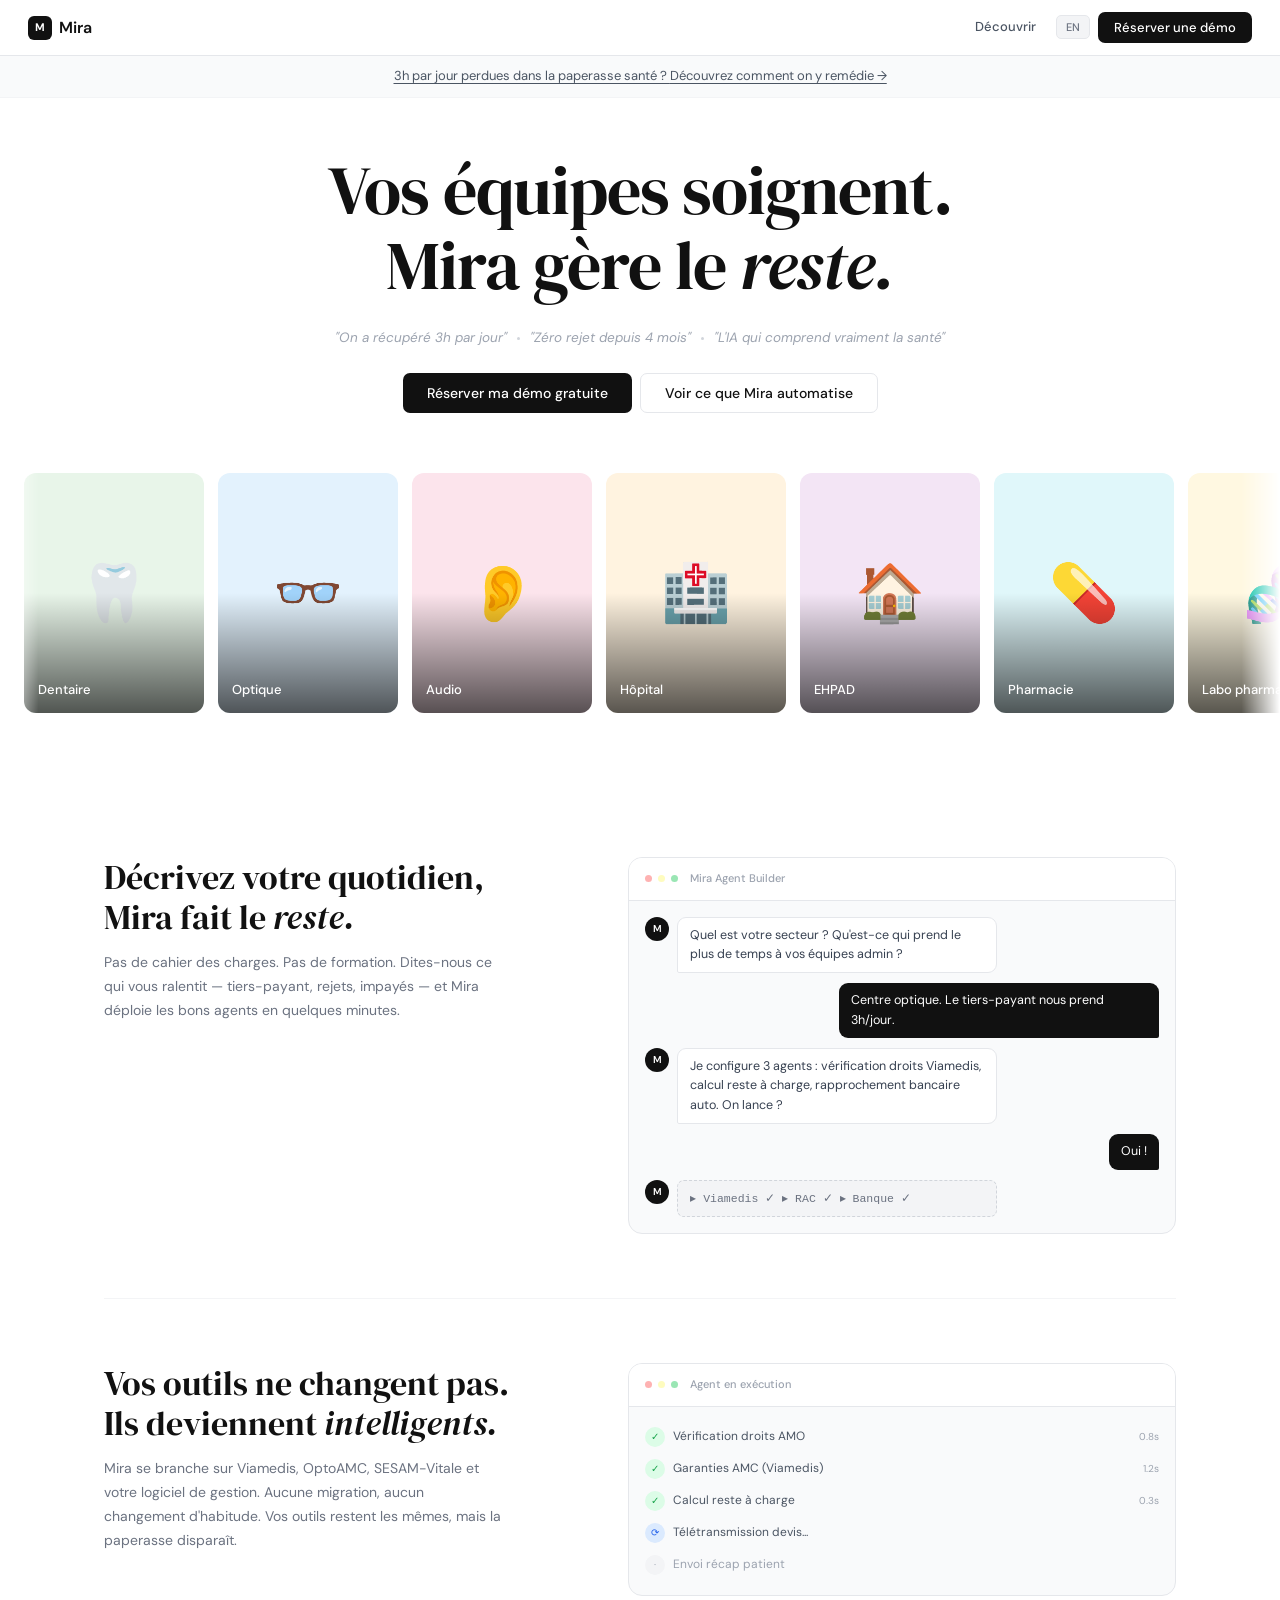
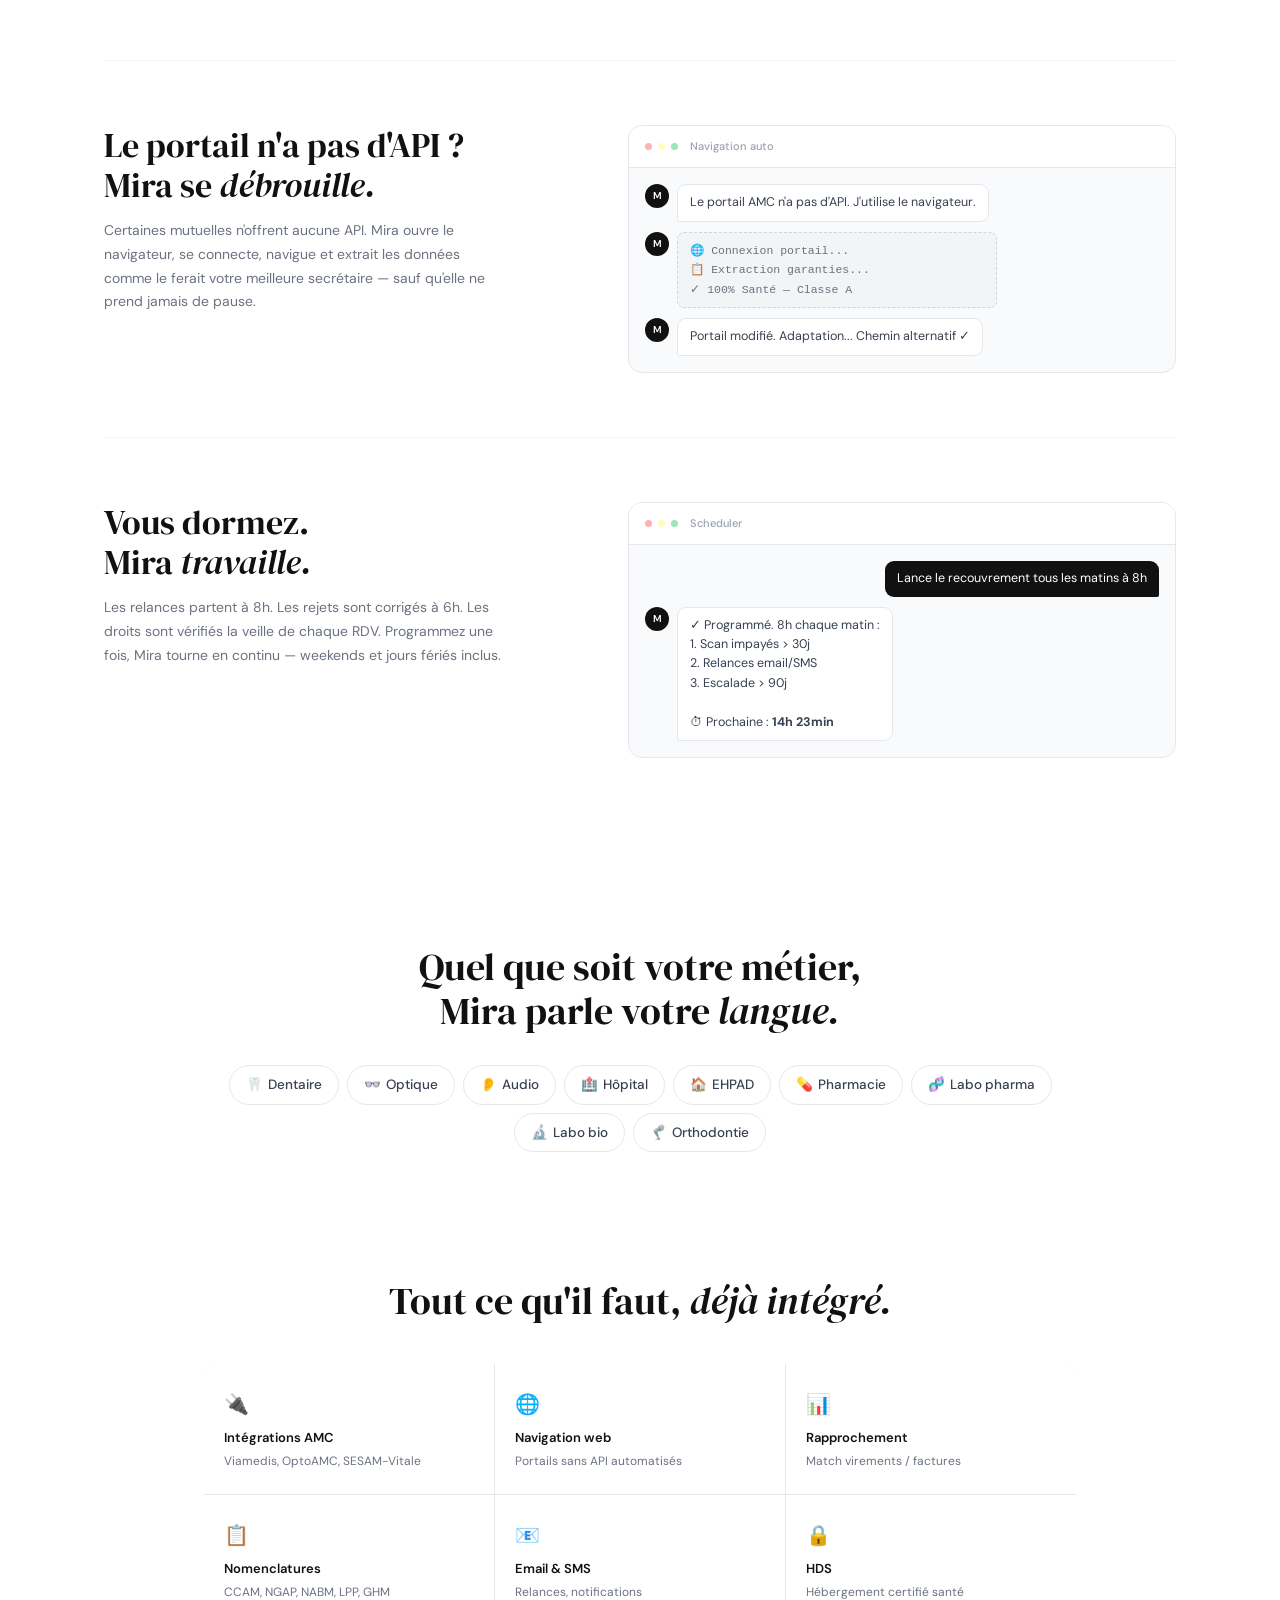
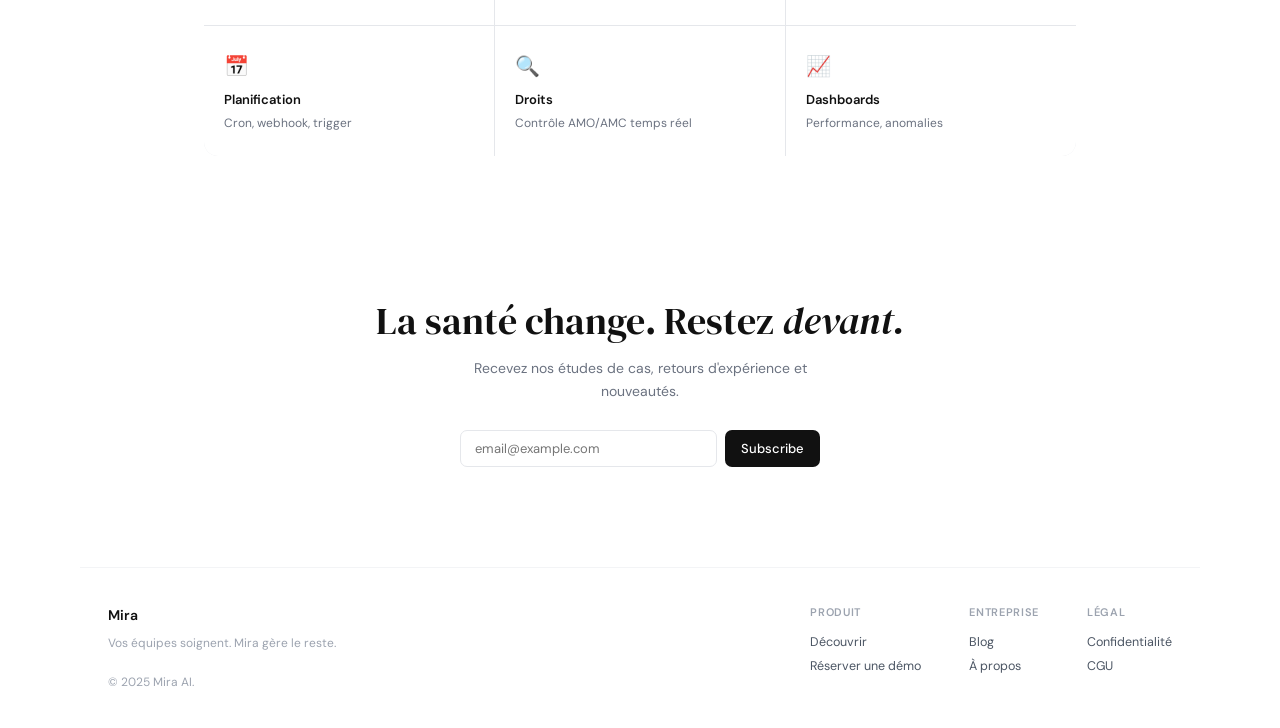
==== index.html @ c6f666ae "Initial project structure — split monolithic HTML into index.html + css/ + js/ Co-Authored-By: Claud" ====
<!DOCTYPE html>
<html lang="fr" data-lang="fr">
<head>
<meta charset="UTF-8">
<meta name="viewport" content="width=device-width, initial-scale=1.0">
<title>Mira AI — Vos équipes soignent. Mira gère le reste.</title>
<link rel="stylesheet" href="css/style.css">
</head>
<body>

<nav>
  <div class="nl" onclick="go('home')"><div class="nm">M</div> Mira</div>
  <div class="nr">
    <div class="na" data-page="discover" onclick="go('discover')"><span class="fr">Découvrir</span><span class="en">Discover</span></div>
    <button class="nlang" onclick="toggleLang()">EN</button>
    <button class="ncta" onclick="go('demo')"><span class="fr">Réserver une démo</span><span class="en">Book a demo</span></button>
  </div>
</nav>

<!-- ═══ HOME ═══ -->
<div class="page active" id="page-home">
<div class="tb"><span class="fr">3h par jour perdues dans la paperasse santé ? <span onclick="go('discover')">Découvrez comment on y remédie →</span></span><span class="en">3h per day lost to healthcare paperwork? <span onclick="go('discover')">See how we fix it →</span></span></div>
<section class="hero">
  <h1><span class="fr">Vos équipes soignent.<br>Mira gère le <em>reste.</em></span><span class="en">Your teams heal.<br>Mira handles the <em>rest.</em></span></h1>
  <div class="hq">
    <span class="hqi"><span class="fr">"On a récupéré 3h par jour"</span><span class="en">"We got 3 hours back per day"</span></span><div class="hdot"></div>
    <span class="hqi"><span class="fr">"Zéro rejet depuis 4 mois"</span><span class="en">"Zero rejections for 4 months"</span></span><div class="hdot"></div>
    <span class="hqi"><span class="fr">"L'IA qui comprend vraiment la santé"</span><span class="en">"AI that truly gets healthcare"</span></span>
  </div>
  <div class="hbtns">
    <button class="bb" onclick="go('demo')"><span class="fr">Réserver ma démo gratuite</span><span class="en">Book my free demo</span></button>
    <button class="bo" onclick="go('discover')"><span class="fr">Voir ce que Mira automatise</span><span class="en">See what Mira automates</span></button>
  </div>
</section>
<section class="car"><div class="cmask"><div class="ctr" id="track"></div></div></section>

<section class="feats">
  <div class="feat">
    <div><h2><span class="fr">Décrivez votre quotidien,<br>Mira fait le <em>reste.</em></span><span class="en">Describe your day,<br>Mira does the <em>rest.</em></span></h2><p><span class="fr">Pas de cahier des charges. Pas de formation. Dites-nous ce qui vous ralentit — tiers-payant, rejets, impayés — et Mira déploie les bons agents en quelques minutes.</span><span class="en">No spec. No training. Tell us what slows you down — third-party payments, rejections, unpaid claims — and Mira deploys the right agents in minutes.</span></p></div>
    <div class="demo"><div class="dtop"><div class="dd dr"></div><div class="dd dy"></div><div class="dd dg"></div><span class="dti">Mira Agent Builder</span></div><div class="dbd">
      <div class="cr"><div class="cav cai">M</div><div class="cb"><span class="fr">Quel est votre secteur ? Qu'est-ce qui prend le plus de temps à vos équipes admin ?</span><span class="en">What's your sector? What takes the most time for your admin teams?</span></div></div>
      <div class="cr" style="justify-content:flex-end"><div class="cb cbu"><span class="fr">Centre optique. Le tiers-payant nous prend 3h/jour.</span><span class="en">Optical center. Third-party payments take 3h/day.</span></div></div>
      <div class="cr"><div class="cav cai">M</div><div class="cb"><span class="fr">Je configure 3 agents : vérification droits Viamedis, calcul reste à charge, rapprochement bancaire auto. On lance ?</span><span class="en">I'll set up 3 agents: Viamedis eligibility, out-of-pocket calc, auto bank reconciliation. Ready?</span></div></div>
      <div class="cr" style="justify-content:flex-end"><div class="cb cbu"><span class="fr">Oui !</span><span class="en">Yes!</span></div></div>
      <div class="cr"><div class="cav cai">M</div><div class="cb cbs">▸ Viamedis ✓  ▸ <span class="fr">RAC</span><span class="en">OOP</span> ✓  ▸ <span class="fr">Banque</span><span class="en">Bank</span> ✓</div></div>
    </div></div>
  </div>
  <div class="feat">
    <div><h2><span class="fr">Vos outils ne changent pas.<br>Ils deviennent <em>intelligents.</em></span><span class="en">Your tools don't change.<br>They become <em>intelligent.</em></span></h2><p><span class="fr">Mira se branche sur Viamedis, OptoAMC, SESAM-Vitale et votre logiciel de gestion. Aucune migration, aucun changement d'habitude. Vos outils restent les mêmes, mais la paperasse disparaît.</span><span class="en">Mira plugs into Viamedis, OptoAMC, SESAM-Vitale and your practice software. No migration, no habit changes. Same tools, minus the paperwork.</span></p></div>
    <div class="demo"><div class="dtop"><div class="dd dr"></div><div class="dd dy"></div><div class="dd dg"></div><span class="dti"><span class="fr">Agent en exécution</span><span class="en">Agent running</span></span></div><div class="dst">
      <div class="si"><div class="sii sok">✓</div><span class="fr">Vérification droits AMO</span><span class="en">AMO eligibility check</span><span class="sit">0.8s</span></div>
      <div class="si"><div class="sii sok">✓</div><span class="fr">Garanties AMC (Viamedis)</span><span class="en">AMC coverage (Viamedis)</span><span class="sit">1.2s</span></div>
      <div class="si"><div class="sii sok">✓</div><span class="fr">Calcul reste à charge</span><span class="en">Out-of-pocket calc</span><span class="sit">0.3s</span></div>
      <div class="si"><div class="sii srun">⟳</div><span class="fr">Télétransmission devis...</span><span class="en">E-transmitting quote...</span></div>
      <div class="si"><div class="sii swt">·</div><span style="color:var(--g400)"><span class="fr">Envoi récap patient</span><span class="en">Patient summary</span></span></div>
    </div></div>
  </div>
  <div class="feat">
    <div><h2><span class="fr">Le portail n'a pas d'API ?<br>Mira se <em>débrouille.</em></span><span class="en">No API on the portal?<br>Mira <em>figures it out.</em></span></h2><p><span class="fr">Certaines mutuelles n'offrent aucune API. Mira ouvre le navigateur, se connecte, navigue et extrait les données comme le ferait votre meilleure secrétaire — sauf qu'elle ne prend jamais de pause.</span><span class="en">Some insurers offer no API. Mira opens the browser, logs in, navigates and extracts data like your best admin — except she never takes a break.</span></p></div>
    <div class="demo"><div class="dtop"><div class="dd dr"></div><div class="dd dy"></div><div class="dd dg"></div><span class="dti"><span class="fr">Navigation auto</span><span class="en">Auto browsing</span></span></div><div class="dbd">
      <div class="cr"><div class="cav cai">M</div><div class="cb"><span class="fr">Le portail AMC n'a pas d'API. J'utilise le navigateur.</span><span class="en">AMC portal has no API. Using the browser.</span></div></div>
      <div class="cr"><div class="cav cai">M</div><div class="cb cbs"><span class="fr">🌐 Connexion portail...<br>📋 Extraction garanties...<br>✓ 100% Santé — Classe A</span><span class="en">🌐 Logging in...<br>📋 Extracting coverage...<br>✓ 100% Santé — Class A</span></div></div>
      <div class="cr"><div class="cav cai">M</div><div class="cb"><span class="fr">Portail modifié. Adaptation... Chemin alternatif ✓</span><span class="en">Portal changed. Adapting... Alt path found ✓</span></div></div>
    </div></div>
  </div>
  <div class="feat">
    <div><h2><span class="fr">Vous dormez.<br>Mira <em>travaille.</em></span><span class="en">You sleep.<br>Mira <em>works.</em></span></h2><p><span class="fr">Les relances partent à 8h. Les rejets sont corrigés à 6h. Les droits sont vérifiés la veille de chaque RDV. Programmez une fois, Mira tourne en continu — weekends et jours fériés inclus.</span><span class="en">Follow-ups go out at 8am. Rejections are fixed at 6am. Eligibility is checked before every appointment. Set it once, Mira runs 24/7 — weekends and holidays included.</span></p></div>
    <div class="demo"><div class="dtop"><div class="dd dr"></div><div class="dd dy"></div><div class="dd dg"></div><span class="dti">Scheduler</span></div><div class="dbd">
      <div class="cr" style="justify-content:flex-end"><div class="cb cbu"><span class="fr">Lance le recouvrement tous les matins à 8h</span><span class="en">Run collections every morning at 8am</span></div></div>
      <div class="cr"><div class="cav cai">M</div><div class="cb"><span class="fr">✓ Programmé. 8h chaque matin :<br>1. Scan impayés > 30j<br>2. Relances email/SMS<br>3. Escalade > 90j<br><br>⏱ Prochaine : <b>14h 23min</b></span><span class="en">✓ Scheduled. 8am daily:<br>1. Scan unpaid > 30d<br>2. Email/SMS follow-ups<br>3. Escalate > 90d<br><br>⏱ Next: <b>14h 23min</b></span></div></div>
    </div></div>
  </div>
</section>

<section class="psec">
  <h2><span class="fr">Quel que soit votre métier,<br>Mira parle votre <em>langue.</em></span><span class="en">Whatever your specialty,<br>Mira speaks your <em>language.</em></span></h2>
  <div class="pills" id="pills"></div>
</section>
<section class="tsec">
  <h2><span class="fr">Tout ce qu'il faut, <em>déjà intégré.</em></span><span class="en">Everything you need, <em>built in.</em></span></h2>
  <div class="tg" id="tg"></div>
</section>
<section class="ctasec">
  <h2><span class="fr">La santé change. Restez <em>devant.</em></span><span class="en">Healthcare is changing. Stay <em>ahead.</em></span></h2>
  <p><span class="fr">Recevez nos études de cas, retours d'expérience et nouveautés.</span><span class="en">Get our case studies, user stories and product news.</span></p>
  <div class="nletter"><input type="email" placeholder="email@example.com"><button>Subscribe</button></div>
</section>
</div>

<!-- ═══ DISCOVER ═══ -->
<div class="page" id="page-discover">
<div class="disc-hero">
  <h1><span class="fr">Ce que Mira automatise <em>aujourd'hui</em></span><span class="en">What Mira automates <em>today</em></span></h1>
  <p><span class="fr">Des dizaines d'agents IA déjà opérationnels dans les centres dentaires, optiques, hôpitaux, EHPAD et pharmacies. Trouvez le vôtre.</span><span class="en">Dozens of AI agents already operational in dental centers, opticians, hospitals, nursing homes and pharmacies. Find yours.</span></p>
</div>
<div class="disc-layout">
  <div class="disc-sidebar" id="discSidebar"></div>
  <div>
    <div class="disc-count" id="discCount"></div>
    <div class="disc-grid" id="discGrid"></div>
    <div class="load-more" id="loadMore"><button onclick="loadMoreAgents()"><span class="fr">Charger plus</span><span class="en">Load more</span></button></div>
  </div>
</div>
</div>

<!-- ═══ DEMO ═══ -->
<div class="page" id="page-demo">
<div class="demo-page">
  <h1><span class="fr">Voyons ce que Mira peut faire pour <em>vous</em></span><span class="en">Let's see what Mira can do for <em>you</em></span></h1>
  <p><span class="fr">15 minutes. Pas de slides. On vous montre Mira en action sur vos vrais flux — tiers-payant, rejets, impayés — et vous repartez avec un plan d'automatisation concret.</span><span class="en">15 minutes. No slides. We show you Mira in action on your real workflows — payments, rejections, unpaid claims — and you leave with a concrete automation plan.</span></p>
  <form id="demoForm" onsubmit="submitDemo(event)">
    <div class="form-group"><label><span class="fr">Prénom et nom</span><span class="en">Full name</span></label><input type="text" required placeholder="Jean Dupont"></div>
    <div class="form-group"><label>Email</label><input type="email" required placeholder="jean@clinique.fr"></div>
    <div class="form-group"><label><span class="fr">Téléphone</span><span class="en">Phone</span></label><input type="tel" placeholder="+33 6 12 34 56 78"></div>
    <div class="form-group"><label><span class="fr">Nom de la structure</span><span class="en">Organization name</span></label><input type="text" placeholder="Clinique du Parc"></div>
    <div class="form-group"><label><span class="fr">Type de structure</span><span class="en">Organization type</span></label>
      <select required>
        <option value="" disabled selected><span class="fr">Sélectionnez...</span></option>
        <option>Centre dentaire</option><option>Centre optique</option><option>Audioprothésiste</option>
        <option>Hôpital / Clinique</option><option>EHPAD</option><option>Pharmacie</option>
        <option>Laboratoire pharmaceutique</option><option>Laboratoire de biologie</option>
        <option>Orthodontie / Orthopédie</option><option>Autre</option>
      </select>
    </div>
    <div class="form-group"><label><span class="fr">Quel est votre principal défi administratif ?</span><span class="en">What's your main admin challenge?</span></label><textarea placeholder="Ex: Le tiers-payant nous prend 3h par jour..."></textarea></div>
    <button type="submit" class="form-submit"><span class="fr">Réserver mon créneau →</span><span class="en">Book my slot →</span></button>
    <div class="form-note"><span class="fr">Gratuit. Sans engagement. On vous recontacte sous 24h.</span><span class="en">Free. No strings attached. We'll reach out within 24h.</span></div>
  </form>
  <div class="form-success" id="formSuccess">
    <div class="check">✓</div>
    <h2><span class="fr">C'est noté !</span><span class="en">You're in!</span></h2>
    <p><span class="fr">Notre équipe prépare votre démo personnalisée. Vous recevez un email sous 24h avec votre créneau.</span><span class="en">Our team is preparing your personalized demo. You'll get an email within 24h with your slot.</span></p>
  </div>
</div>
</div>

<footer>
  <div class="fl"><div class="flg">Mira</div><span class="fr">Vos équipes soignent. Mira gère le reste.</span><span class="en">Your teams heal. Mira handles the rest.</span><br><br>© 2025 Mira AI.</div>
  <div class="fcs">
    <div class="fc"><h4>Produit</h4><a onclick="go('discover')"><span class="fr">Découvrir</span><span class="en">Discover</span></a><a onclick="go('demo')"><span class="fr">Réserver une démo</span><span class="en">Book a demo</span></a></div>
    <div class="fc"><h4><span class="fr">Entreprise</span><span class="en">Company</span></h4><a href="#">Blog</a><a href="#"><span class="fr">À propos</span><span class="en">About</span></a></div>
    <div class="fc"><h4><span class="fr">Légal</span><span class="en">Legal</span></h4><a href="#"><span class="fr">Confidentialité</span><span class="en">Privacy</span></a><a href="#"><span class="fr">CGU</span><span class="en">Terms</span></a></div>
  </div>
</footer>

<script src="js/data.js"></script>
<script src="js/app.js"></script>
</body>
</html>
---- css/style.css ----
@import url('https://fonts.googleapis.com/css2?family=DM+Sans:ital,opsz,wght@0,9..40,300;0,9..40,400;0,9..40,500;0,9..40,600;1,9..40,300;1,9..40,400&family=DM+Serif+Display:ital@0;1&display=swap');
*,*::before,*::after{margin:0;padding:0;box-sizing:border-box}
:root{
  --white:#fff;--black:#111;
  --g50:#f9fafb;--g100:#f3f4f6;--g200:#e5e7eb;--g300:#d1d5db;
  --g400:#9ca3af;--g500:#6b7280;--g600:#4b5563;--g700:#374151;--g800:#1f2937;
  --serif:'DM Serif Display',Georgia,serif;
  --sans:'DM Sans',-apple-system,BlinkMacSystemFont,'Segoe UI',Roboto,sans-serif;
  --mono:ui-monospace,SFMono-Regular,Menlo,monospace;
  --max:1120px;--r:14px;
}
html{scroll-behavior:smooth}
body{font-family:var(--sans);background:var(--white);color:var(--black);-webkit-font-smoothing:antialiased;overflow-x:hidden;line-height:1.6;font-size:15px}
a{color:inherit;text-decoration:none}
.fr{}.en{display:none}
[data-lang="en"] .fr{display:none}[data-lang="en"] .en{display:inline}
.page{display:none}.page.active{display:block}

/* NAV */
nav{position:fixed;top:0;left:0;right:0;z-index:100;height:56px;display:flex;align-items:center;justify-content:space-between;padding:0 28px;background:rgba(255,255,255,.88);backdrop-filter:blur(16px) saturate(180%);border-bottom:1px solid var(--g200)}
.nl{font-family:var(--sans);font-weight:600;font-size:16px;display:flex;align-items:center;gap:7px;cursor:pointer}
.nm{width:24px;height:24px;background:var(--black);border-radius:6px;display:flex;align-items:center;justify-content:center;color:white;font-size:11px;font-weight:700}
.nr{display:flex;align-items:center;gap:4px}
.na{font-size:13px;font-weight:500;color:var(--g600);padding:6px 12px;border-radius:7px;transition:.15s;cursor:pointer}
.na:hover,.na.act{color:var(--black);background:var(--g100)}
.nlang{font-size:11px;font-weight:500;background:var(--g100);border:1px solid var(--g200);border-radius:5px;padding:4px 9px;cursor:pointer;color:var(--g500);font-family:var(--sans);margin-left:4px;transition:.15s}
.nlang:hover{border-color:var(--g400);color:var(--black)}
.ncta{background:var(--black);color:white;border:none;border-radius:7px;padding:7px 16px;font-size:13px;font-weight:500;cursor:pointer;font-family:var(--sans);margin-left:4px;transition:.15s}
.ncta:hover{opacity:.85}

/* TOPBAR */
.tb{margin-top:56px;padding:10px 20px;text-align:center;background:var(--g50);border-bottom:1px solid var(--g100);font-size:13px;color:var(--g500)}
.tb span{text-decoration:underline;text-underline-offset:3px;cursor:pointer;color:var(--g600)}

/* BTNS */
.bb{background:var(--black);color:white;border:none;border-radius:7px;padding:10px 24px;font-size:14px;font-weight:500;cursor:pointer;font-family:var(--sans);transition:.2s}
.bb:hover{opacity:.85}
.bo{background:transparent;color:var(--black);border:1px solid var(--g200);border-radius:7px;padding:10px 24px;font-size:14px;font-weight:500;cursor:pointer;font-family:var(--sans);transition:.2s}
.bo:hover{border-color:var(--g400);background:var(--g50)}

/* HERO */
.hero{text-align:center;padding:56px 24px 20px;max-width:720px;margin:0 auto}
.hero h1{font-family:var(--serif);font-weight:400;font-size:clamp(40px,7vw,68px);line-height:1.1;letter-spacing:-.015em}
.hero h1 em{font-style:italic}
.hq{display:flex;align-items:center;justify-content:center;gap:10px;margin-top:24px;flex-wrap:wrap}
.hqi{font-size:13.5px;color:var(--g400);font-style:italic}
.hdot{width:3px;height:3px;border-radius:50%;background:var(--g300)}
.hbtns{display:flex;gap:8px;justify-content:center;margin-top:24px}

/* CAROUSEL */
.car{padding:40px 0 60px;overflow:hidden}
.cmask{mask-image:linear-gradient(to right,transparent,black 3%,black 97%,transparent);-webkit-mask-image:linear-gradient(to right,transparent,black 3%,black 97%,transparent);overflow:hidden}
.ctr{display:flex;gap:14px;padding:0 24px;animation:csl 45s linear infinite;width:max-content}
.ctr:hover{animation-play-state:paused}
@keyframes csl{0%{transform:translateX(0)}100%{transform:translateX(-50%)}}
.crd{flex:0 0 180px;height:240px;border-radius:12px;overflow:hidden;position:relative;cursor:pointer;transition:.25s}
.crd:hover{transform:translateY(-3px);box-shadow:0 8px 24px rgba(0,0,0,.08)}
.crdbg{width:100%;height:100%;display:flex;align-items:center;justify-content:center;font-size:56px}
.crdgr{position:absolute;bottom:0;left:0;right:0;height:50%;background:linear-gradient(to top,rgba(0,0,0,.65),transparent)}
.crdl{position:absolute;bottom:14px;left:14px;right:14px;font-size:13px;font-weight:500;color:white;line-height:1.3;z-index:1}

/* FEATURES */
.feats{max-width:var(--max);margin:0 auto;padding:20px 24px 60px}
.feat{display:grid;grid-template-columns:1fr 1.15fr;gap:48px;align-items:start;padding:64px 0;border-top:1px solid var(--g100)}
.feat:first-child{border:none}
.feat h2{font-family:var(--serif);font-weight:400;font-size:clamp(24px,3.2vw,34px);line-height:1.18}
.feat h2 em{font-style:italic}
.feat>div:first-child>p{font-size:14px;color:var(--g500);margin-top:14px;line-height:1.7;max-width:400px}
.demo{background:var(--g50);border:1px solid var(--g200);border-radius:var(--r);overflow:hidden}
.dtop{display:flex;align-items:center;gap:6px;padding:12px 16px;border-bottom:1px solid var(--g200);background:white}
.dd{width:7px;height:7px;border-radius:50%}.dr{background:#feb2b2}.dy{background:#fefcbf}.dg{background:#9ae6b4}
.dti{font-size:11px;color:var(--g400);margin-left:6px;font-weight:500}
.dbd{padding:16px}
.cr{display:flex;gap:8px;margin-bottom:10px}.cr:last-child{margin-bottom:0}
.cav{width:24px;height:24px;border-radius:50%;flex-shrink:0;display:flex;align-items:center;justify-content:center;font-size:10px;font-weight:600}
.cai{background:var(--black);color:white}.cau{background:var(--g200);color:var(--g600)}
.cb{background:white;border:1px solid var(--g200);border-radius:9px 9px 9px 2px;padding:8px 12px;font-size:12.5px;color:var(--g700);line-height:1.55;max-width:320px}
.cbu{background:var(--black);color:white;border:none;border-radius:9px 9px 2px 9px;margin-left:auto}
.cbs{background:var(--g100);border:1px dashed var(--g300);color:var(--g500);font-size:11.5px;border-radius:7px;width:100%;font-family:var(--mono);line-height:1.7}
.dst{padding:14px 16px}
.si{display:flex;align-items:center;gap:8px;padding:6px 0;font-size:12px;color:var(--g600)}
.sii{width:20px;height:20px;border-radius:50%;display:flex;align-items:center;justify-content:center;font-size:10px;flex-shrink:0}
.sok{background:#dcfce7;color:#16a34a}.srun{background:#dbeafe;color:#2563eb;animation:pls 1.5s ease infinite}.swt{background:var(--g100);color:var(--g400)}
@keyframes pls{0%,100%{opacity:1}50%{opacity:.4}}
.sit{margin-left:auto;font-size:10px;color:var(--g400)}

/* PILLS */
.psec{padding:64px 24px;text-align:center}
.psec h2{font-family:var(--serif);font-weight:400;font-size:clamp(24px,4vw,38px);line-height:1.15;margin-bottom:32px}
.psec h2 em{font-style:italic}
.pills{display:flex;flex-wrap:wrap;justify-content:center;gap:8px;max-width:860px;margin:0 auto}
.pill{display:inline-flex;align-items:center;gap:5px;padding:8px 16px;border-radius:100px;background:white;border:1px solid var(--g200);font-size:13.5px;font-weight:500;color:var(--g700);cursor:pointer;transition:.2s}
.pill:hover{border-color:var(--g400);background:var(--g50);transform:translateY(-1px)}

/* TOOLS */
.tsec{padding:64px 24px;max-width:920px;margin:0 auto}
.tsec h2{font-family:var(--serif);font-weight:400;text-align:center;font-size:clamp(24px,4vw,38px);line-height:1.15;margin-bottom:40px}
.tsec h2 em{font-style:italic}
.tg{display:grid;grid-template-columns:repeat(3,1fr);gap:1px;background:var(--g200);border-radius:var(--r);overflow:hidden}
.tc{background:white;padding:24px 20px;transition:.12s}
.tc:hover{background:var(--g50)}
.tci{font-size:20px;margin-bottom:8px}.tcn{font-size:13px;font-weight:600;margin-bottom:3px}.tcd{font-size:12px;color:var(--g500);line-height:1.5}

/* CTA */
.ctasec{text-align:center;padding:80px 24px 100px}
.ctasec h2{font-family:var(--serif);font-weight:400;font-size:clamp(24px,4vw,38px);line-height:1.15;margin-bottom:14px}
.ctasec h2 em{font-style:italic}
.ctasec>p{font-size:14px;color:var(--g500);margin-bottom:28px;max-width:400px;margin-left:auto;margin-right:auto}
.nletter{display:flex;gap:8px;justify-content:center;max-width:360px;margin:0 auto}
.nletter input{flex:1;border:1px solid var(--g200);border-radius:7px;padding:9px 14px;font-family:var(--sans);font-size:13px;outline:none}
.nletter input:focus{border-color:var(--g400)}
.nletter button{background:var(--black);color:white;border:none;border-radius:7px;padding:9px 16px;font-size:13px;font-weight:500;cursor:pointer;font-family:var(--sans)}

/* FOOTER */
footer{border-top:1px solid var(--g100);padding:36px 28px;display:flex;justify-content:space-between;align-items:flex-start;max-width:var(--max);margin:0 auto;gap:32px;flex-wrap:wrap}
.fl{color:var(--g400);font-size:12px}
.flg{font-weight:600;color:var(--black);font-size:14px;margin-bottom:8px}
.fcs{display:flex;gap:48px}
.fc h4{font-size:11px;font-weight:600;color:var(--g400);margin-bottom:8px;text-transform:uppercase;letter-spacing:.06em}
.fc a{display:block;font-size:12.5px;color:var(--g600);padding:2px 0;cursor:pointer;transition:.12s}
.fc a:hover{color:var(--black)}

/* ═══ DISCOVER PAGE ═══ */
.disc-hero{margin-top:56px;padding:48px 24px 32px;max-width:var(--max);margin-left:auto;margin-right:auto}
.disc-hero h1{font-family:var(--serif);font-weight:400;font-size:clamp(32px,5vw,48px);line-height:1.1}
.disc-hero h1 em{font-style:italic}
.disc-hero>p{font-size:14px;color:var(--g500);margin-top:12px;max-width:520px;line-height:1.7}
.disc-layout{display:flex;gap:28px;max-width:var(--max);margin:0 auto;padding:0 24px 80px;align-items:flex-start}
.disc-sidebar{width:240px;flex-shrink:0;position:sticky;top:72px}
.disc-sb-title{font-size:11px;font-weight:600;color:var(--g400);text-transform:uppercase;letter-spacing:.06em;margin-bottom:10px;margin-top:20px}
.disc-sb-title:first-child{margin-top:0}
.disc-tag{display:block;font-size:13px;color:var(--g600);padding:5px 10px;border-radius:6px;cursor:pointer;transition:.12s;margin-bottom:2px}
.disc-tag:hover{background:var(--g100);color:var(--black)}
.disc-tag.act{background:var(--black);color:white}
.disc-count{font-size:13px;color:var(--g400);margin-bottom:16px;padding-top:8px}
.disc-grid{flex:1;display:flex;flex-direction:column;gap:12px}
.ag{border:1px solid var(--g200);border-radius:12px;background:white;padding:20px 22px;cursor:pointer;transition:.2s;display:flex;flex-direction:column}
.ag:hover{border-color:var(--g300);box-shadow:0 4px 16px rgba(0,0,0,.04);transform:translateY(-1px)}
.ag-top{display:flex;align-items:flex-start;justify-content:space-between;gap:10px;margin-bottom:6px}
.ag-name{font-size:14px;font-weight:600;line-height:1.35}
.ag-sector{font-size:10.5px;font-weight:500;padding:2px 7px;border-radius:4px;flex-shrink:0;white-space:nowrap}
.ag-desc{font-size:12.5px;color:var(--g500);line-height:1.65;display:-webkit-box;-webkit-line-clamp:4;-webkit-box-orient:vertical;overflow:hidden}
.ag-foot{display:flex;align-items:center;gap:10px;margin-top:12px;padding-top:10px;border-top:1px solid var(--g100);flex-wrap:wrap}
.ag-mi{font-size:11px;font-weight:500;color:var(--black);display:flex;align-items:center;gap:3px}
.ag-mi::before{content:'';width:5px;height:5px;border-radius:50%;background:#10b981}
.ag-badge{font-size:10px;padding:2px 6px;border-radius:4px;background:var(--g100);color:var(--g500)}
.ag-by{font-size:11px;color:var(--g400);margin-left:auto;display:flex;align-items:center;gap:4px}
.ag-by-dot{width:18px;height:18px;border-radius:50%;background:var(--black);color:white;display:flex;align-items:center;justify-content:center;font-size:8px;font-weight:700}
.load-more{text-align:center;padding:24px}
.load-more button{background:var(--g100);border:1px solid var(--g200);border-radius:7px;padding:10px 28px;font-size:13px;font-weight:500;cursor:pointer;font-family:var(--sans);color:var(--g600);transition:.15s}
.load-more button:hover{background:var(--g200);color:var(--black)}

/* ═══ DEMO PAGE ═══ */
.demo-page{margin-top:56px;padding:64px 24px 80px;max-width:560px;margin-left:auto;margin-right:auto}
.demo-page h1{font-family:var(--serif);font-weight:400;font-size:clamp(28px,5vw,40px);line-height:1.15;text-align:center;margin-bottom:10px}
.demo-page h1 em{font-style:italic}
.demo-page>p{font-size:14px;color:var(--g500);text-align:center;margin-bottom:36px;line-height:1.7}
.form-group{margin-bottom:18px}
.form-group label{display:block;font-size:13px;font-weight:500;color:var(--g700);margin-bottom:6px}
.form-group input,.form-group select,.form-group textarea{width:100%;border:1px solid var(--g200);border-radius:8px;padding:10px 14px;font-family:var(--sans);font-size:14px;outline:none;transition:.15s;background:white;color:var(--black)}
.form-group input:focus,.form-group select:focus,.form-group textarea:focus{border-color:var(--g400);box-shadow:0 0 0 3px rgba(0,0,0,.04)}
.form-group textarea{resize:vertical;min-height:100px}
.form-group select{cursor:pointer;appearance:none;background-image:url("data:image/svg+xml,%3Csvg xmlns='http://www.w3.org/2000/svg' width='12' height='12' viewBox='0 0 24 24' fill='none' stroke='%239ca3af' stroke-width='2'%3E%3Cpath d='M6 9l6 6 6-6'/%3E%3C/svg%3E");background-repeat:no-repeat;background-position:right 12px center}
.form-submit{width:100%;background:var(--black);color:white;border:none;border-radius:8px;padding:12px;font-size:15px;font-weight:500;cursor:pointer;font-family:var(--sans);transition:.2s;margin-top:8px}
.form-submit:hover{opacity:.85}
.form-note{font-size:12px;color:var(--g400);text-align:center;margin-top:14px}
.form-success{display:none;text-align:center;padding:40px 0}
.form-success .check{font-size:48px;margin-bottom:16px}
.form-success h2{font-family:var(--serif);font-size:28px;margin-bottom:8px}
.form-success p{color:var(--g500);font-size:14px}

/* RESPONSIVE */
@media(max-width:860px){
  .feat{grid-template-columns:1fr;gap:28px}
  .tg{grid-template-columns:repeat(2,1fr)}
  .disc-layout{flex-direction:column}
  .disc-sidebar{width:100%;position:static;display:flex;flex-wrap:wrap;gap:4px;align-items:center}
  .disc-sb-title{margin:0 8px 0 0}
  .disc-tag{display:inline-block;font-size:12px;padding:4px 8px}
  .fcs{gap:28px}
}
@media(max-width:500px){
  .tg{grid-template-columns:1fr}
  .hbtns{flex-direction:column;align-items:center}
  .crd{flex:0 0 150px;height:200px}
  nav{padding:0 12px}
  .na:first-child{display:none}
}
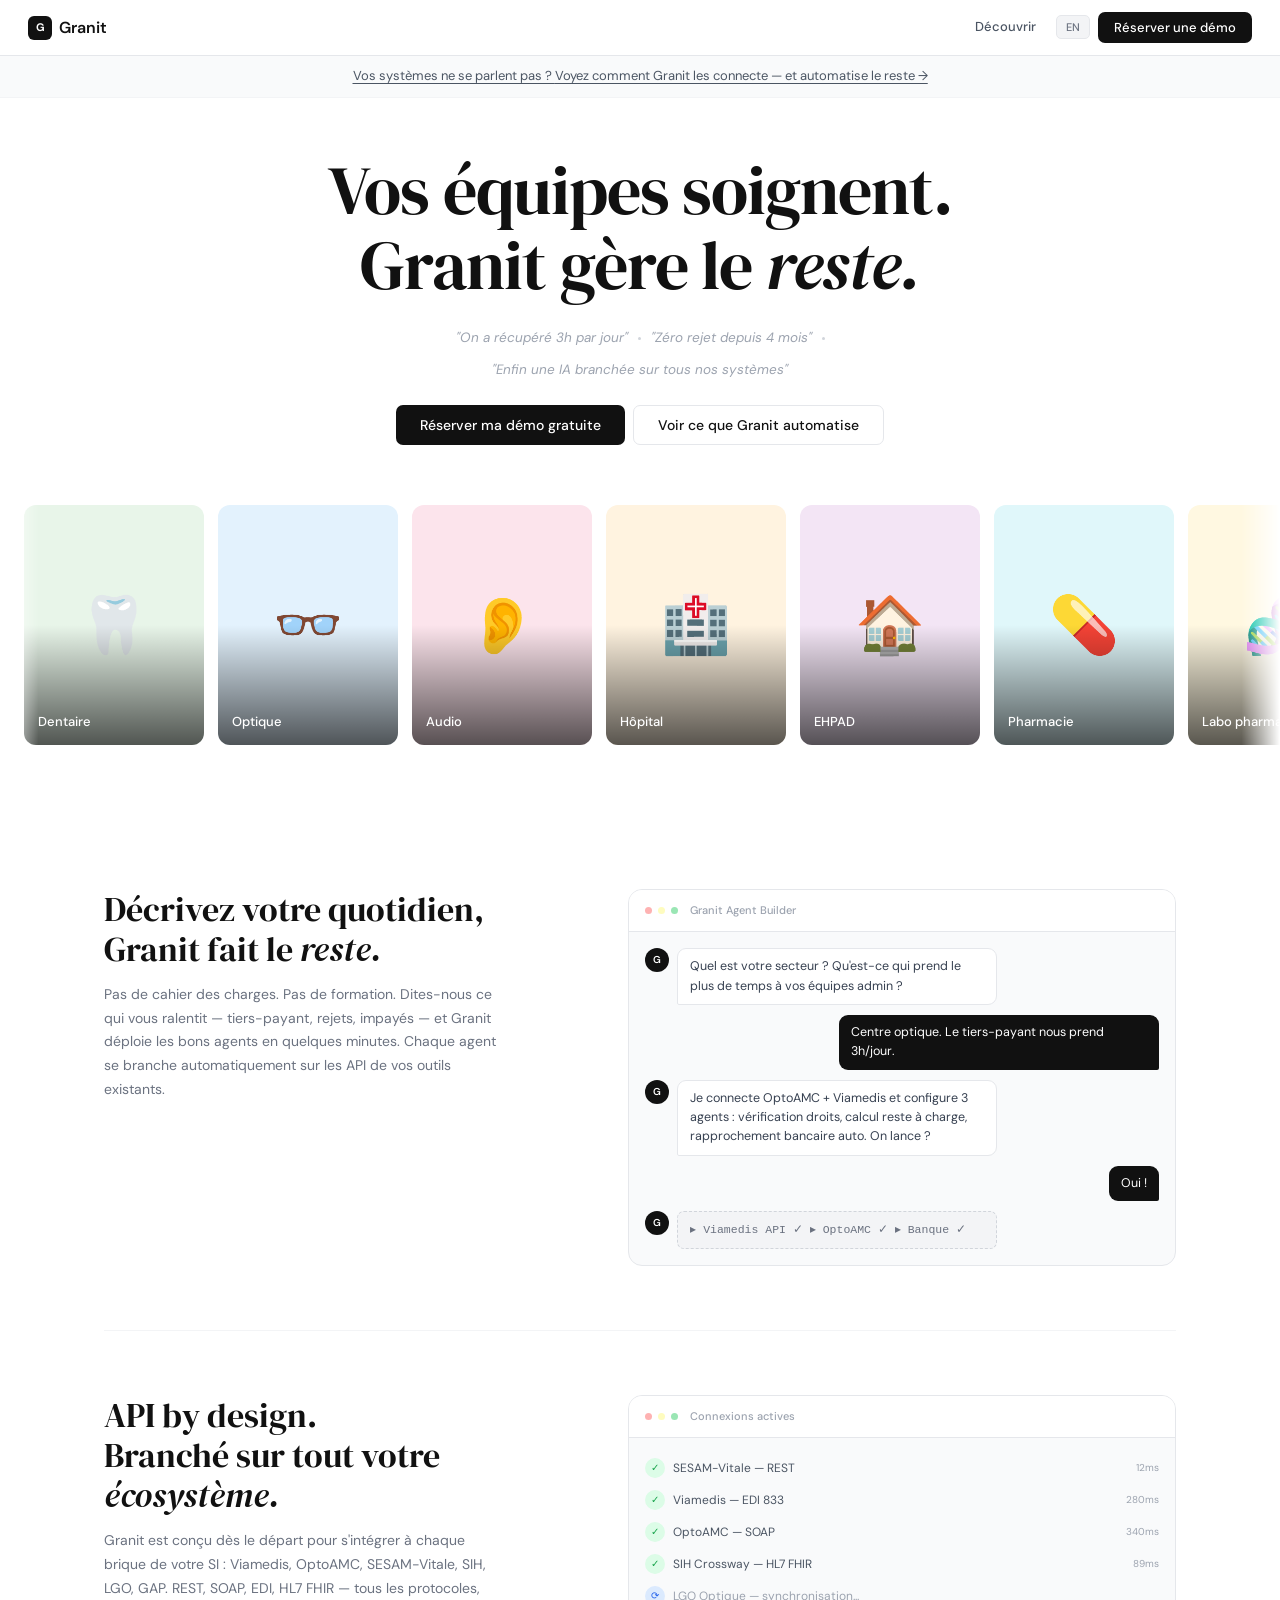
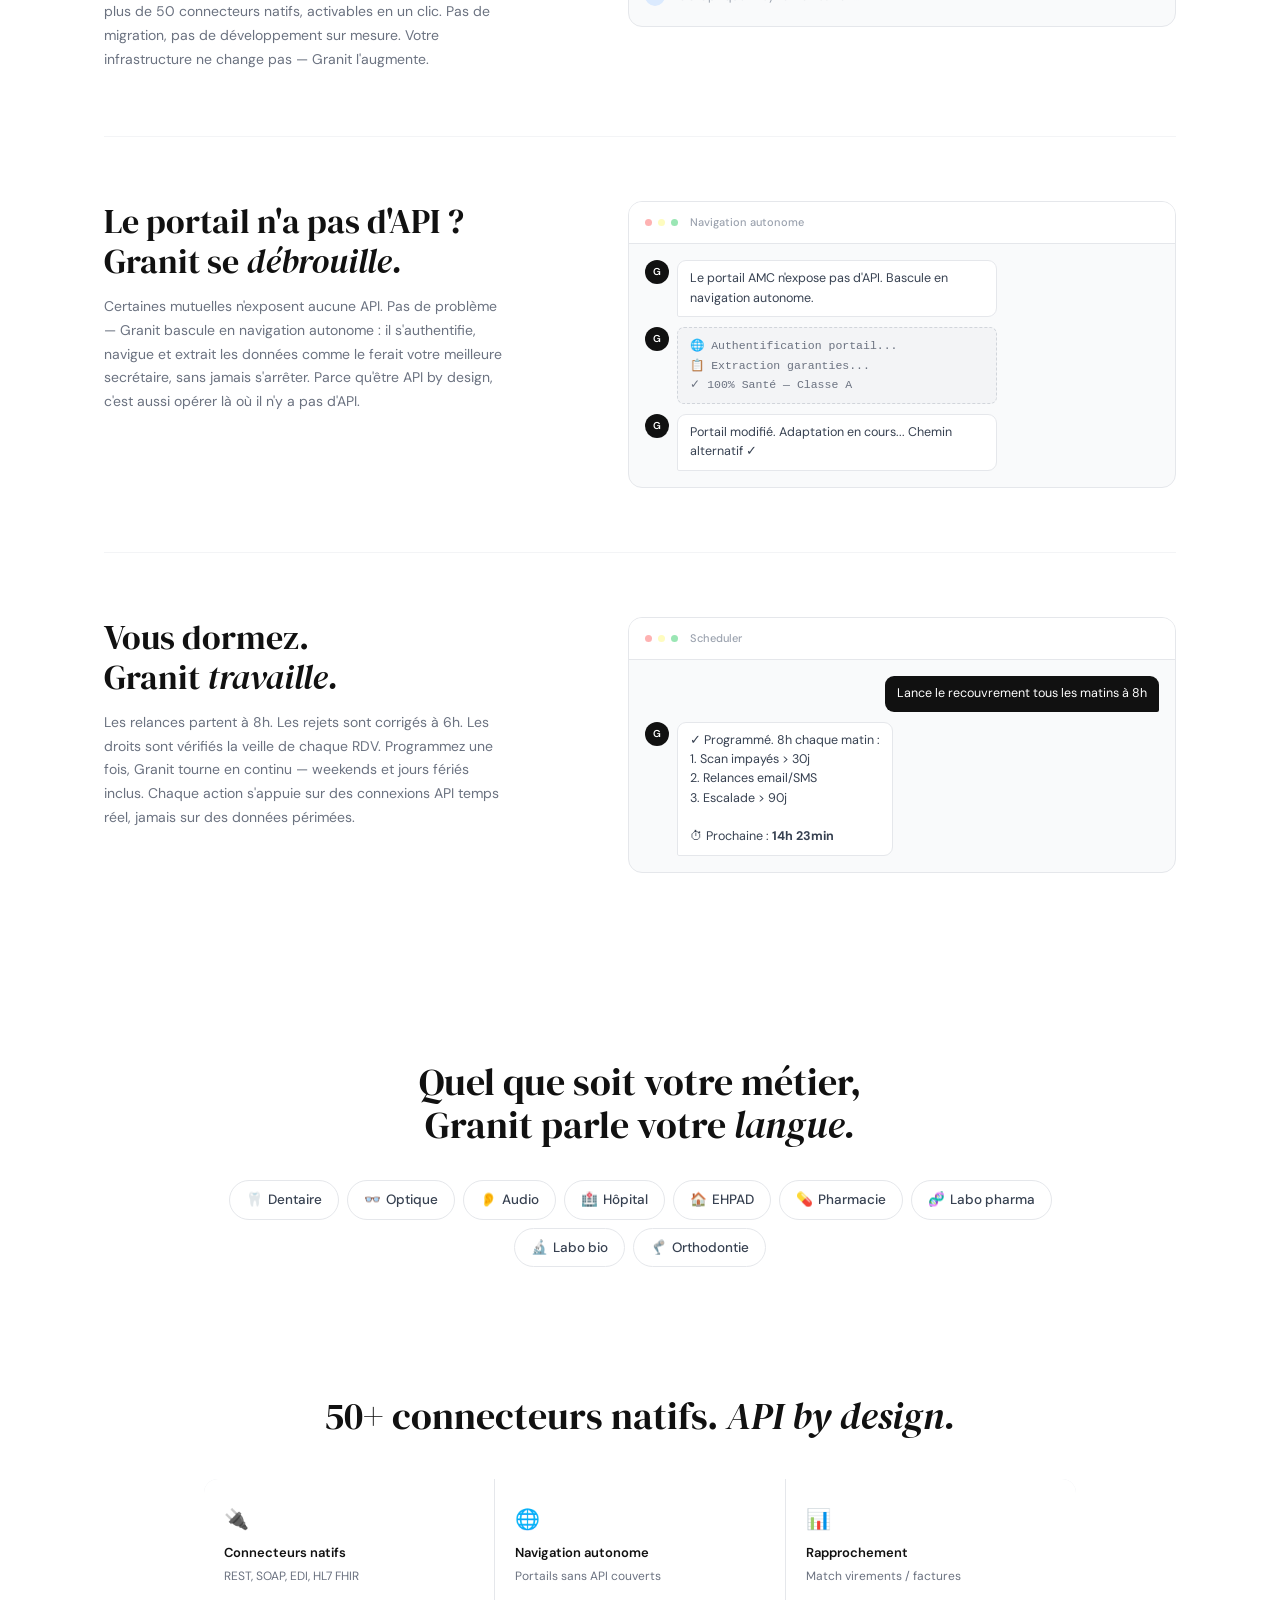
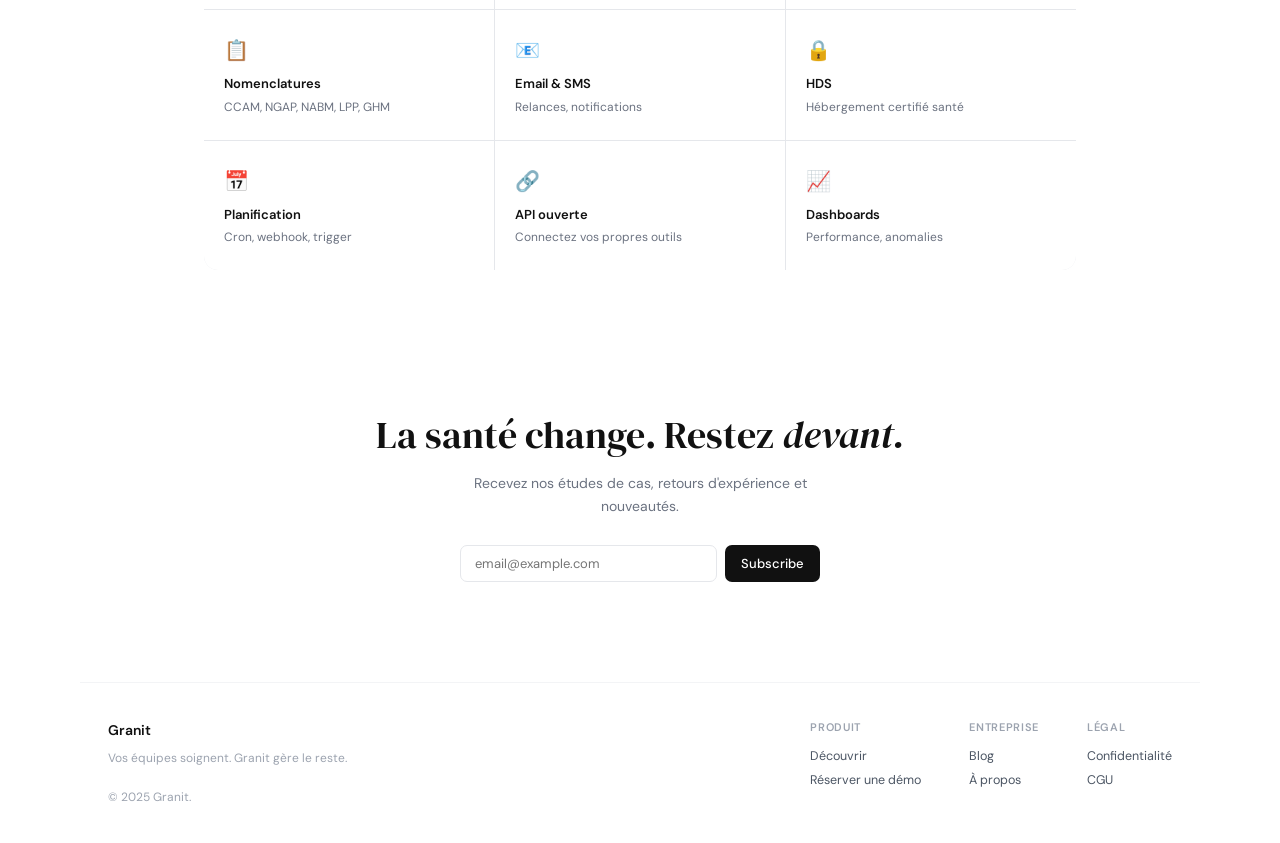
==== commit 24f66f53: "Rebrand to Granit, add backend, API by design copy pass - Rename Mira → Granit throughout (nav, copy" ====
--- a/index.html
+++ b/index.html
@@ -3,13 +3,13 @@
 <head>
 <meta charset="UTF-8">
 <meta name="viewport" content="width=device-width, initial-scale=1.0">
-<title>Mira AI — Vos équipes soignent. Mira gère le reste.</title>
+<title>Granit — Vos équipes soignent. Granit gère le reste.</title>
 <link rel="stylesheet" href="css/style.css">
 </head>
 <body>
 
 <nav>
-  <div class="nl" onclick="go('home')"><div class="nm">M</div> Mira</div>
+  <div class="nl" onclick="go('home')"><div class="nm">G</div> Granit</div>
   <div class="nr">
     <div class="na" data-page="discover" onclick="go('discover')"><span class="fr">Découvrir</span><span class="en">Discover</span></div>
     <button class="nlang" onclick="toggleLang()">EN</button>
@@ -19,65 +19,65 @@
 
 <!-- ═══ HOME ═══ -->
 <div class="page active" id="page-home">
-<div class="tb"><span class="fr">3h par jour perdues dans la paperasse santé ? <span onclick="go('discover')">Découvrez comment on y remédie →</span></span><span class="en">3h per day lost to healthcare paperwork? <span onclick="go('discover')">See how we fix it →</span></span></div>
+<div class="tb"><span class="fr">Vos systèmes ne se parlent pas ? <span onclick="go('discover')">Voyez comment Granit les connecte — et automatise le reste →</span></span><span class="en">Your systems don't talk to each other? <span onclick="go('discover')">See how Granit connects them — and automates the rest →</span></span></div>
 <section class="hero">
-  <h1><span class="fr">Vos équipes soignent.<br>Mira gère le <em>reste.</em></span><span class="en">Your teams heal.<br>Mira handles the <em>rest.</em></span></h1>
+  <h1><span class="fr">Vos équipes soignent.<br>Granit gère le <em>reste.</em></span><span class="en">Your teams heal.<br>Granit handles the <em>rest.</em></span></h1>
   <div class="hq">
     <span class="hqi"><span class="fr">"On a récupéré 3h par jour"</span><span class="en">"We got 3 hours back per day"</span></span><div class="hdot"></div>
     <span class="hqi"><span class="fr">"Zéro rejet depuis 4 mois"</span><span class="en">"Zero rejections for 4 months"</span></span><div class="hdot"></div>
-    <span class="hqi"><span class="fr">"L'IA qui comprend vraiment la santé"</span><span class="en">"AI that truly gets healthcare"</span></span>
+    <span class="hqi"><span class="fr">"Enfin une IA branchée sur tous nos systèmes"</span><span class="en">"Finally an AI connected to all our systems"</span></span>
   </div>
   <div class="hbtns">
     <button class="bb" onclick="go('demo')"><span class="fr">Réserver ma démo gratuite</span><span class="en">Book my free demo</span></button>
-    <button class="bo" onclick="go('discover')"><span class="fr">Voir ce que Mira automatise</span><span class="en">See what Mira automates</span></button>
+    <button class="bo" onclick="go('discover')"><span class="fr">Voir ce que Granit automatise</span><span class="en">See what Granit automates</span></button>
   </div>
 </section>
 <section class="car"><div class="cmask"><div class="ctr" id="track"></div></div></section>
 
 <section class="feats">
   <div class="feat">
-    <div><h2><span class="fr">Décrivez votre quotidien,<br>Mira fait le <em>reste.</em></span><span class="en">Describe your day,<br>Mira does the <em>rest.</em></span></h2><p><span class="fr">Pas de cahier des charges. Pas de formation. Dites-nous ce qui vous ralentit — tiers-payant, rejets, impayés — et Mira déploie les bons agents en quelques minutes.</span><span class="en">No spec. No training. Tell us what slows you down — third-party payments, rejections, unpaid claims — and Mira deploys the right agents in minutes.</span></p></div>
-    <div class="demo"><div class="dtop"><div class="dd dr"></div><div class="dd dy"></div><div class="dd dg"></div><span class="dti">Mira Agent Builder</span></div><div class="dbd">
-      <div class="cr"><div class="cav cai">M</div><div class="cb"><span class="fr">Quel est votre secteur ? Qu'est-ce qui prend le plus de temps à vos équipes admin ?</span><span class="en">What's your sector? What takes the most time for your admin teams?</span></div></div>
+    <div><h2><span class="fr">Décrivez votre quotidien,<br>Granit fait le <em>reste.</em></span><span class="en">Describe your day,<br>Granit does the <em>rest.</em></span></h2><p><span class="fr">Pas de cahier des charges. Pas de formation. Dites-nous ce qui vous ralentit — tiers-payant, rejets, impayés — et Granit déploie les bons agents en quelques minutes. Chaque agent se branche automatiquement sur les API de vos outils existants.</span><span class="en">No spec. No training. Tell us what slows you down — third-party payments, rejections, unpaid claims — and Granit deploys the right agents in minutes. Each agent automatically connects to the APIs of your existing tools.</span></p></div>
+    <div class="demo"><div class="dtop"><div class="dd dr"></div><div class="dd dy"></div><div class="dd dg"></div><span class="dti">Granit Agent Builder</span></div><div class="dbd">
+      <div class="cr"><div class="cav cai">G</div><div class="cb"><span class="fr">Quel est votre secteur ? Qu'est-ce qui prend le plus de temps à vos équipes admin ?</span><span class="en">What's your sector? What takes the most time for your admin teams?</span></div></div>
       <div class="cr" style="justify-content:flex-end"><div class="cb cbu"><span class="fr">Centre optique. Le tiers-payant nous prend 3h/jour.</span><span class="en">Optical center. Third-party payments take 3h/day.</span></div></div>
-      <div class="cr"><div class="cav cai">M</div><div class="cb"><span class="fr">Je configure 3 agents : vérification droits Viamedis, calcul reste à charge, rapprochement bancaire auto. On lance ?</span><span class="en">I'll set up 3 agents: Viamedis eligibility, out-of-pocket calc, auto bank reconciliation. Ready?</span></div></div>
+      <div class="cr"><div class="cav cai">G</div><div class="cb"><span class="fr">Je connecte OptoAMC + Viamedis et configure 3 agents : vérification droits, calcul reste à charge, rapprochement bancaire auto. On lance ?</span><span class="en">I'll connect OptoAMC + Viamedis and set up 3 agents: eligibility check, out-of-pocket calc, auto bank reconciliation. Ready?</span></div></div>
       <div class="cr" style="justify-content:flex-end"><div class="cb cbu"><span class="fr">Oui !</span><span class="en">Yes!</span></div></div>
-      <div class="cr"><div class="cav cai">M</div><div class="cb cbs">▸ Viamedis ✓  ▸ <span class="fr">RAC</span><span class="en">OOP</span> ✓  ▸ <span class="fr">Banque</span><span class="en">Bank</span> ✓</div></div>
+      <div class="cr"><div class="cav cai">G</div><div class="cb cbs">▸ Viamedis API ✓  ▸ OptoAMC ✓  ▸ <span class="fr">Banque</span><span class="en">Bank</span> ✓</div></div>
     </div></div>
   </div>
   <div class="feat">
-    <div><h2><span class="fr">Vos outils ne changent pas.<br>Ils deviennent <em>intelligents.</em></span><span class="en">Your tools don't change.<br>They become <em>intelligent.</em></span></h2><p><span class="fr">Mira se branche sur Viamedis, OptoAMC, SESAM-Vitale et votre logiciel de gestion. Aucune migration, aucun changement d'habitude. Vos outils restent les mêmes, mais la paperasse disparaît.</span><span class="en">Mira plugs into Viamedis, OptoAMC, SESAM-Vitale and your practice software. No migration, no habit changes. Same tools, minus the paperwork.</span></p></div>
-    <div class="demo"><div class="dtop"><div class="dd dr"></div><div class="dd dy"></div><div class="dd dg"></div><span class="dti"><span class="fr">Agent en exécution</span><span class="en">Agent running</span></span></div><div class="dst">
-      <div class="si"><div class="sii sok">✓</div><span class="fr">Vérification droits AMO</span><span class="en">AMO eligibility check</span><span class="sit">0.8s</span></div>
-      <div class="si"><div class="sii sok">✓</div><span class="fr">Garanties AMC (Viamedis)</span><span class="en">AMC coverage (Viamedis)</span><span class="sit">1.2s</span></div>
-      <div class="si"><div class="sii sok">✓</div><span class="fr">Calcul reste à charge</span><span class="en">Out-of-pocket calc</span><span class="sit">0.3s</span></div>
-      <div class="si"><div class="sii srun">⟳</div><span class="fr">Télétransmission devis...</span><span class="en">E-transmitting quote...</span></div>
-      <div class="si"><div class="sii swt">·</div><span style="color:var(--g400)"><span class="fr">Envoi récap patient</span><span class="en">Patient summary</span></span></div>
+    <div><h2><span class="fr">API by design.<br>Branché sur tout votre <em>écosystème.</em></span><span class="en">API by design.<br>Connected to your entire <em>ecosystem.</em></span></h2><p><span class="fr">Granit est conçu dès le départ pour s'intégrer à chaque brique de votre SI : Viamedis, OptoAMC, SESAM-Vitale, SIH, LGO, GAP. REST, SOAP, EDI, HL7 FHIR — tous les protocoles, plus de 50 connecteurs natifs, activables en un clic. Pas de migration, pas de développement sur mesure. Votre infrastructure ne change pas — Granit l'augmente.</span><span class="en">Granit is built API-first to plug into every layer of your information system: Viamedis, OptoAMC, SESAM-Vitale, SIH, LGO, GAP. REST, SOAP, EDI, HL7 FHIR — all protocols, 50+ native connectors, one click to activate. No migration, no custom dev. Your infrastructure stays the same — Granit makes it smarter.</span></p></div>
+    <div class="demo"><div class="dtop"><div class="dd dr"></div><div class="dd dy"></div><div class="dd dg"></div><span class="dti"><span class="fr">Connexions actives</span><span class="en">Active connections</span></span></div><div class="dst">
+      <div class="si"><div class="sii sok">✓</div><span>SESAM-Vitale — REST</span><span class="sit">12ms</span></div>
+      <div class="si"><div class="sii sok">✓</div><span>Viamedis — EDI 833</span><span class="sit">280ms</span></div>
+      <div class="si"><div class="sii sok">✓</div><span>OptoAMC — SOAP</span><span class="sit">340ms</span></div>
+      <div class="si"><div class="sii sok">✓</div><span>SIH Crossway — HL7 FHIR</span><span class="sit">89ms</span></div>
+      <div class="si"><div class="sii srun">⟳</div><span style="color:var(--g400)"><span class="fr">LGO Optique — synchronisation...</span><span class="en">LGO Optique — syncing...</span></span></div>
     </div></div>
   </div>
   <div class="feat">
-    <div><h2><span class="fr">Le portail n'a pas d'API ?<br>Mira se <em>débrouille.</em></span><span class="en">No API on the portal?<br>Mira <em>figures it out.</em></span></h2><p><span class="fr">Certaines mutuelles n'offrent aucune API. Mira ouvre le navigateur, se connecte, navigue et extrait les données comme le ferait votre meilleure secrétaire — sauf qu'elle ne prend jamais de pause.</span><span class="en">Some insurers offer no API. Mira opens the browser, logs in, navigates and extracts data like your best admin — except she never takes a break.</span></p></div>
-    <div class="demo"><div class="dtop"><div class="dd dr"></div><div class="dd dy"></div><div class="dd dg"></div><span class="dti"><span class="fr">Navigation auto</span><span class="en">Auto browsing</span></span></div><div class="dbd">
-      <div class="cr"><div class="cav cai">M</div><div class="cb"><span class="fr">Le portail AMC n'a pas d'API. J'utilise le navigateur.</span><span class="en">AMC portal has no API. Using the browser.</span></div></div>
-      <div class="cr"><div class="cav cai">M</div><div class="cb cbs"><span class="fr">🌐 Connexion portail...<br>📋 Extraction garanties...<br>✓ 100% Santé — Classe A</span><span class="en">🌐 Logging in...<br>📋 Extracting coverage...<br>✓ 100% Santé — Class A</span></div></div>
-      <div class="cr"><div class="cav cai">M</div><div class="cb"><span class="fr">Portail modifié. Adaptation... Chemin alternatif ✓</span><span class="en">Portal changed. Adapting... Alt path found ✓</span></div></div>
+    <div><h2><span class="fr">Le portail n'a pas d'API ?<br>Granit se <em>débrouille.</em></span><span class="en">No API on the portal?<br>Granit <em>figures it out.</em></span></h2><p><span class="fr">Certaines mutuelles n'exposent aucune API. Pas de problème — Granit bascule en navigation autonome : il s'authentifie, navigue et extrait les données comme le ferait votre meilleure secrétaire, sans jamais s'arrêter. Parce qu'être API by design, c'est aussi opérer là où il n'y a pas d'API.</span><span class="en">Some insurers expose no API. No problem — Granit switches to autonomous browsing: it authenticates, navigates and extracts data like your best admin, without ever stopping. Because being API by design also means operating where there's no API.</span></p></div>
+    <div class="demo"><div class="dtop"><div class="dd dr"></div><div class="dd dy"></div><div class="dd dg"></div><span class="dti"><span class="fr">Navigation autonome</span><span class="en">Autonomous browsing</span></span></div><div class="dbd">
+      <div class="cr"><div class="cav cai">G</div><div class="cb"><span class="fr">Le portail AMC n'expose pas d'API. Bascule en navigation autonome.</span><span class="en">AMC portal exposes no API. Switching to autonomous browsing.</span></div></div>
+      <div class="cr"><div class="cav cai">G</div><div class="cb cbs"><span class="fr">🌐 Authentification portail...<br>📋 Extraction garanties...<br>✓ 100% Santé — Classe A</span><span class="en">🌐 Portal authentication...<br>📋 Extracting coverage...<br>✓ 100% Santé — Class A</span></div></div>
+      <div class="cr"><div class="cav cai">G</div><div class="cb"><span class="fr">Portail modifié. Adaptation en cours... Chemin alternatif ✓</span><span class="en">Portal changed. Adapting... Alt path found ✓</span></div></div>
     </div></div>
   </div>
   <div class="feat">
-    <div><h2><span class="fr">Vous dormez.<br>Mira <em>travaille.</em></span><span class="en">You sleep.<br>Mira <em>works.</em></span></h2><p><span class="fr">Les relances partent à 8h. Les rejets sont corrigés à 6h. Les droits sont vérifiés la veille de chaque RDV. Programmez une fois, Mira tourne en continu — weekends et jours fériés inclus.</span><span class="en">Follow-ups go out at 8am. Rejections are fixed at 6am. Eligibility is checked before every appointment. Set it once, Mira runs 24/7 — weekends and holidays included.</span></p></div>
+    <div><h2><span class="fr">Vous dormez.<br>Granit <em>travaille.</em></span><span class="en">You sleep.<br>Granit <em>works.</em></span></h2><p><span class="fr">Les relances partent à 8h. Les rejets sont corrigés à 6h. Les droits sont vérifiés la veille de chaque RDV. Programmez une fois, Granit tourne en continu — weekends et jours fériés inclus. Chaque action s'appuie sur des connexions API temps réel, jamais sur des données périmées.</span><span class="en">Follow-ups go out at 8am. Rejections are fixed at 6am. Eligibility is checked before every appointment. Set it once, Granit runs 24/7 — weekends and holidays included. Every action is backed by real-time API connections, never stale data.</span></p></div>
     <div class="demo"><div class="dtop"><div class="dd dr"></div><div class="dd dy"></div><div class="dd dg"></div><span class="dti">Scheduler</span></div><div class="dbd">
       <div class="cr" style="justify-content:flex-end"><div class="cb cbu"><span class="fr">Lance le recouvrement tous les matins à 8h</span><span class="en">Run collections every morning at 8am</span></div></div>
-      <div class="cr"><div class="cav cai">M</div><div class="cb"><span class="fr">✓ Programmé. 8h chaque matin :<br>1. Scan impayés > 30j<br>2. Relances email/SMS<br>3. Escalade > 90j<br><br>⏱ Prochaine : <b>14h 23min</b></span><span class="en">✓ Scheduled. 8am daily:<br>1. Scan unpaid > 30d<br>2. Email/SMS follow-ups<br>3. Escalate > 90d<br><br>⏱ Next: <b>14h 23min</b></span></div></div>
+      <div class="cr"><div class="cav cai">G</div><div class="cb"><span class="fr">✓ Programmé. 8h chaque matin :<br>1. Scan impayés > 30j<br>2. Relances email/SMS<br>3. Escalade > 90j<br><br>⏱ Prochaine : <b>14h 23min</b></span><span class="en">✓ Scheduled. 8am daily:<br>1. Scan unpaid > 30d<br>2. Email/SMS follow-ups<br>3. Escalate > 90d<br><br>⏱ Next: <b>14h 23min</b></span></div></div>
     </div></div>
   </div>
 </section>
 
 <section class="psec">
-  <h2><span class="fr">Quel que soit votre métier,<br>Mira parle votre <em>langue.</em></span><span class="en">Whatever your specialty,<br>Mira speaks your <em>language.</em></span></h2>
+  <h2><span class="fr">Quel que soit votre métier,<br>Granit parle votre <em>langue.</em></span><span class="en">Whatever your specialty,<br>Granit speaks your <em>language.</em></span></h2>
   <div class="pills" id="pills"></div>
 </section>
 <section class="tsec">
-  <h2><span class="fr">Tout ce qu'il faut, <em>déjà intégré.</em></span><span class="en">Everything you need, <em>built in.</em></span></h2>
+  <h2><span class="fr">50+ connecteurs natifs. <em>API by design.</em></span><span class="en">50+ native connectors. <em>API by design.</em></span></h2>
   <div class="tg" id="tg"></div>
 </section>
 <section class="ctasec">
@@ -90,8 +90,8 @@
 <!-- ═══ DISCOVER ═══ -->
 <div class="page" id="page-discover">
 <div class="disc-hero">
-  <h1><span class="fr">Ce que Mira automatise <em>aujourd'hui</em></span><span class="en">What Mira automates <em>today</em></span></h1>
-  <p><span class="fr">Des dizaines d'agents IA déjà opérationnels dans les centres dentaires, optiques, hôpitaux, EHPAD et pharmacies. Trouvez le vôtre.</span><span class="en">Dozens of AI agents already operational in dental centers, opticians, hospitals, nursing homes and pharmacies. Find yours.</span></p>
+  <h1><span class="fr">Ce que Granit automatise <em>aujourd'hui</em></span><span class="en">What Granit automates <em>today</em></span></h1>
+  <p><span class="fr">Des dizaines d'agents IA déjà opérationnels dans les centres dentaires, optiques, hôpitaux, EHPAD et pharmacies. Chacun connecté en natif à vos systèmes. Trouvez le vôtre.</span><span class="en">Dozens of AI agents already operational in dental centers, opticians, hospitals, nursing homes and pharmacies. Each natively connected to your systems. Find yours.</span></p>
 </div>
 <div class="disc-layout">
   <div class="disc-sidebar" id="discSidebar"></div>
@@ -106,15 +106,15 @@
 <!-- ═══ DEMO ═══ -->
 <div class="page" id="page-demo">
 <div class="demo-page">
-  <h1><span class="fr">Voyons ce que Mira peut faire pour <em>vous</em></span><span class="en">Let's see what Mira can do for <em>you</em></span></h1>
-  <p><span class="fr">15 minutes. Pas de slides. On vous montre Mira en action sur vos vrais flux — tiers-payant, rejets, impayés — et vous repartez avec un plan d'automatisation concret.</span><span class="en">15 minutes. No slides. We show you Mira in action on your real workflows — payments, rejections, unpaid claims — and you leave with a concrete automation plan.</span></p>
+  <h1><span class="fr">Voyons ce que Granit peut faire pour <em>vous</em></span><span class="en">Let's see what Granit can do for <em>you</em></span></h1>
+  <p><span class="fr">15 minutes. Pas de slides. On vous montre Granit en action sur vos vrais flux — connecté en direct à vos systèmes — et vous repartez avec un plan d'automatisation concret.</span><span class="en">15 minutes. No slides. We show you Granit in action on your real workflows — live-connected to your systems — and you leave with a concrete automation plan.</span></p>
   <form id="demoForm" onsubmit="submitDemo(event)">
-    <div class="form-group"><label><span class="fr">Prénom et nom</span><span class="en">Full name</span></label><input type="text" required placeholder="Jean Dupont"></div>
-    <div class="form-group"><label>Email</label><input type="email" required placeholder="jean@clinique.fr"></div>
-    <div class="form-group"><label><span class="fr">Téléphone</span><span class="en">Phone</span></label><input type="tel" placeholder="+33 6 12 34 56 78"></div>
-    <div class="form-group"><label><span class="fr">Nom de la structure</span><span class="en">Organization name</span></label><input type="text" placeholder="Clinique du Parc"></div>
+    <div class="form-group"><label><span class="fr">Prénom et nom</span><span class="en">Full name</span></label><input type="text" name="name" required placeholder="Jean Dupont"></div>
+    <div class="form-group"><label>Email</label><input type="email" name="email" required placeholder="jean@clinique.fr"></div>
+    <div class="form-group"><label><span class="fr">Téléphone</span><span class="en">Phone</span></label><input type="tel" name="phone" placeholder="+33 6 12 34 56 78"></div>
+    <div class="form-group"><label><span class="fr">Nom de la structure</span><span class="en">Organization name</span></label><input type="text" name="org" placeholder="Clinique du Parc"></div>
     <div class="form-group"><label><span class="fr">Type de structure</span><span class="en">Organization type</span></label>
-      <select required>
+      <select name="type" required>
         <option value="" disabled selected><span class="fr">Sélectionnez...</span></option>
         <option>Centre dentaire</option><option>Centre optique</option><option>Audioprothésiste</option>
         <option>Hôpital / Clinique</option><option>EHPAD</option><option>Pharmacie</option>
@@ -122,7 +122,7 @@
         <option>Orthodontie / Orthopédie</option><option>Autre</option>
       </select>
     </div>
-    <div class="form-group"><label><span class="fr">Quel est votre principal défi administratif ?</span><span class="en">What's your main admin challenge?</span></label><textarea placeholder="Ex: Le tiers-payant nous prend 3h par jour..."></textarea></div>
+    <div class="form-group"><label><span class="fr">Quels systèmes utilisez-vous aujourd'hui ?</span><span class="en">What systems do you use today?</span></label><textarea name="challenge" placeholder="Ex: Viamedis, OptoAMC, SESAM-Vitale, logiciel de caisse..."></textarea></div>
     <button type="submit" class="form-submit"><span class="fr">Réserver mon créneau →</span><span class="en">Book my slot →</span></button>
     <div class="form-note"><span class="fr">Gratuit. Sans engagement. On vous recontacte sous 24h.</span><span class="en">Free. No strings attached. We'll reach out within 24h.</span></div>
   </form>
@@ -135,7 +135,7 @@
 </div>
 
 <footer>
-  <div class="fl"><div class="flg">Mira</div><span class="fr">Vos équipes soignent. Mira gère le reste.</span><span class="en">Your teams heal. Mira handles the rest.</span><br><br>© 2025 Mira AI.</div>
+  <div class="fl"><div class="flg">Granit</div><span class="fr">Vos équipes soignent. Granit gère le reste.</span><span class="en">Your teams heal. Granit handles the rest.</span><br><br>© 2025 Granit.</div>
   <div class="fcs">
     <div class="fc"><h4>Produit</h4><a onclick="go('discover')"><span class="fr">Découvrir</span><span class="en">Discover</span></a><a onclick="go('demo')"><span class="fr">Réserver une démo</span><span class="en">Book a demo</span></a></div>
     <div class="fc"><h4><span class="fr">Entreprise</span><span class="en">Company</span></h4><a href="#">Blog</a><a href="#"><span class="fr">À propos</span><span class="en">About</span></a></div>
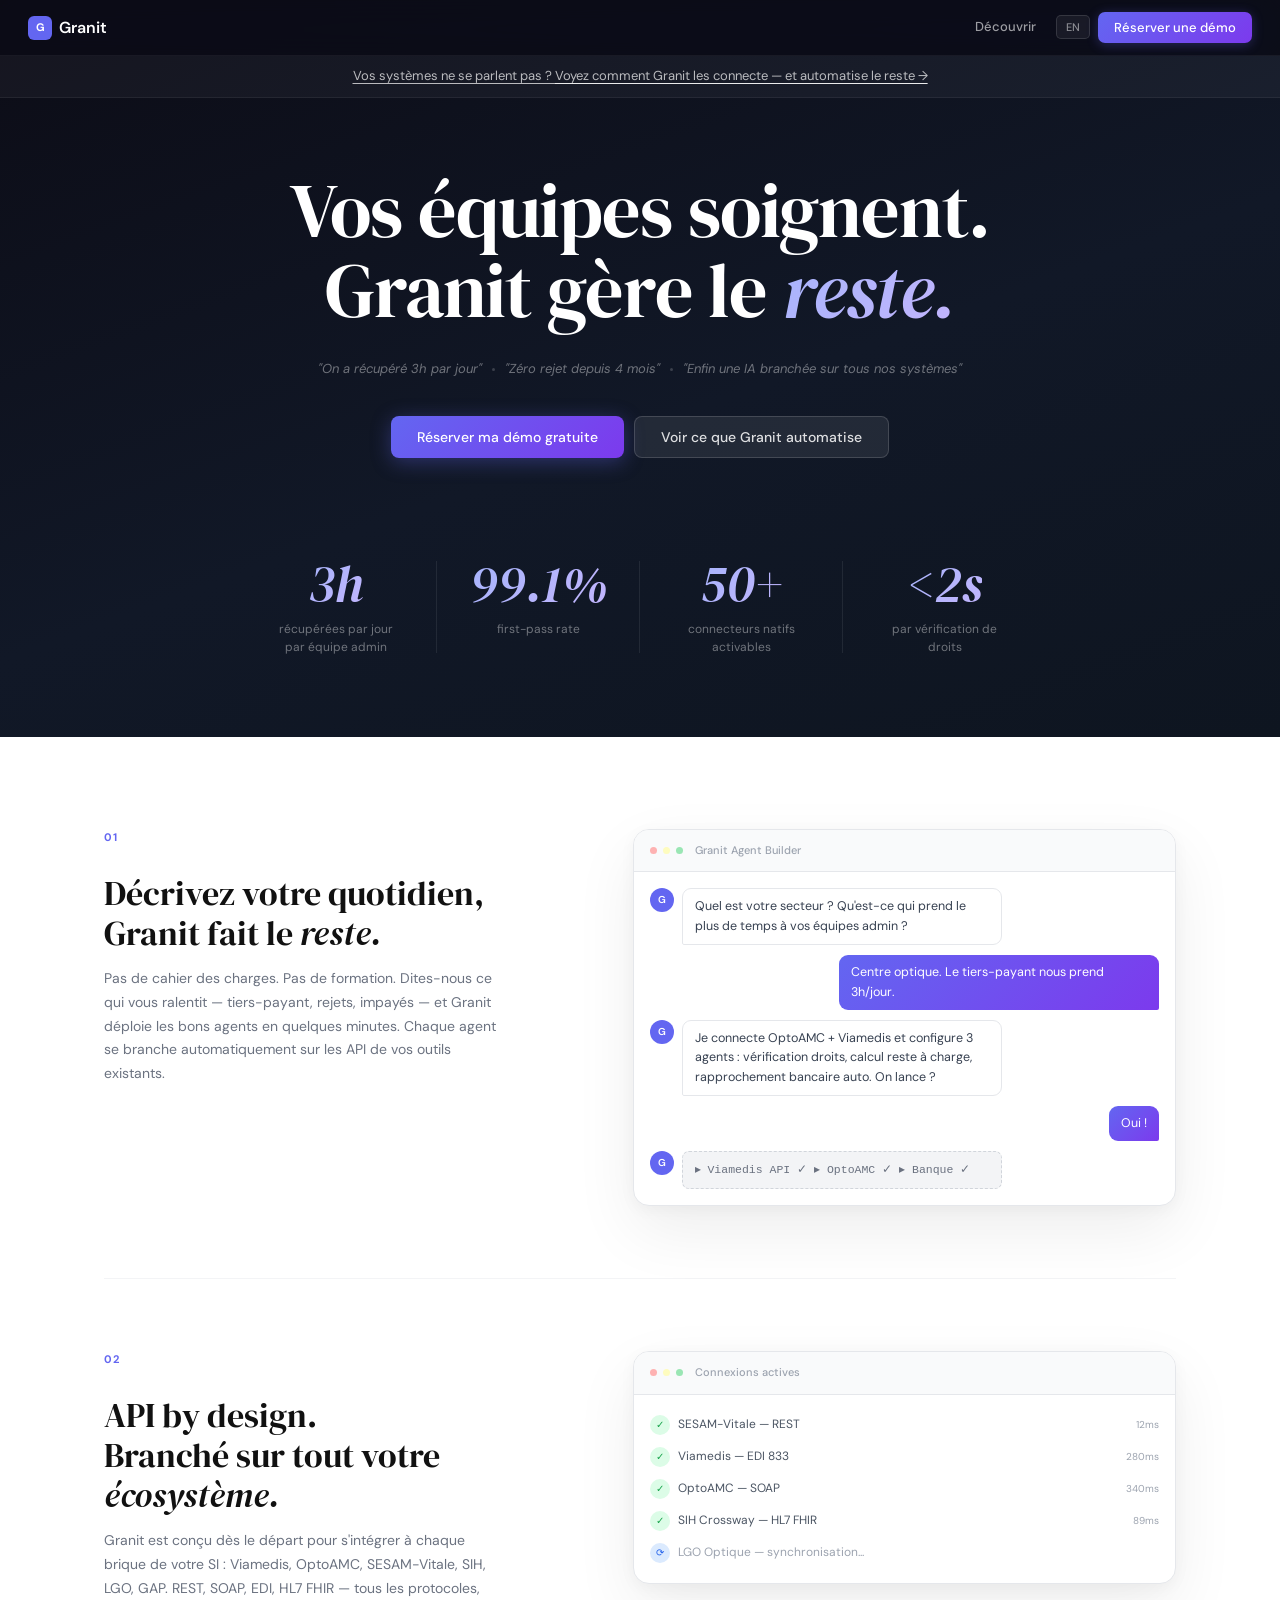
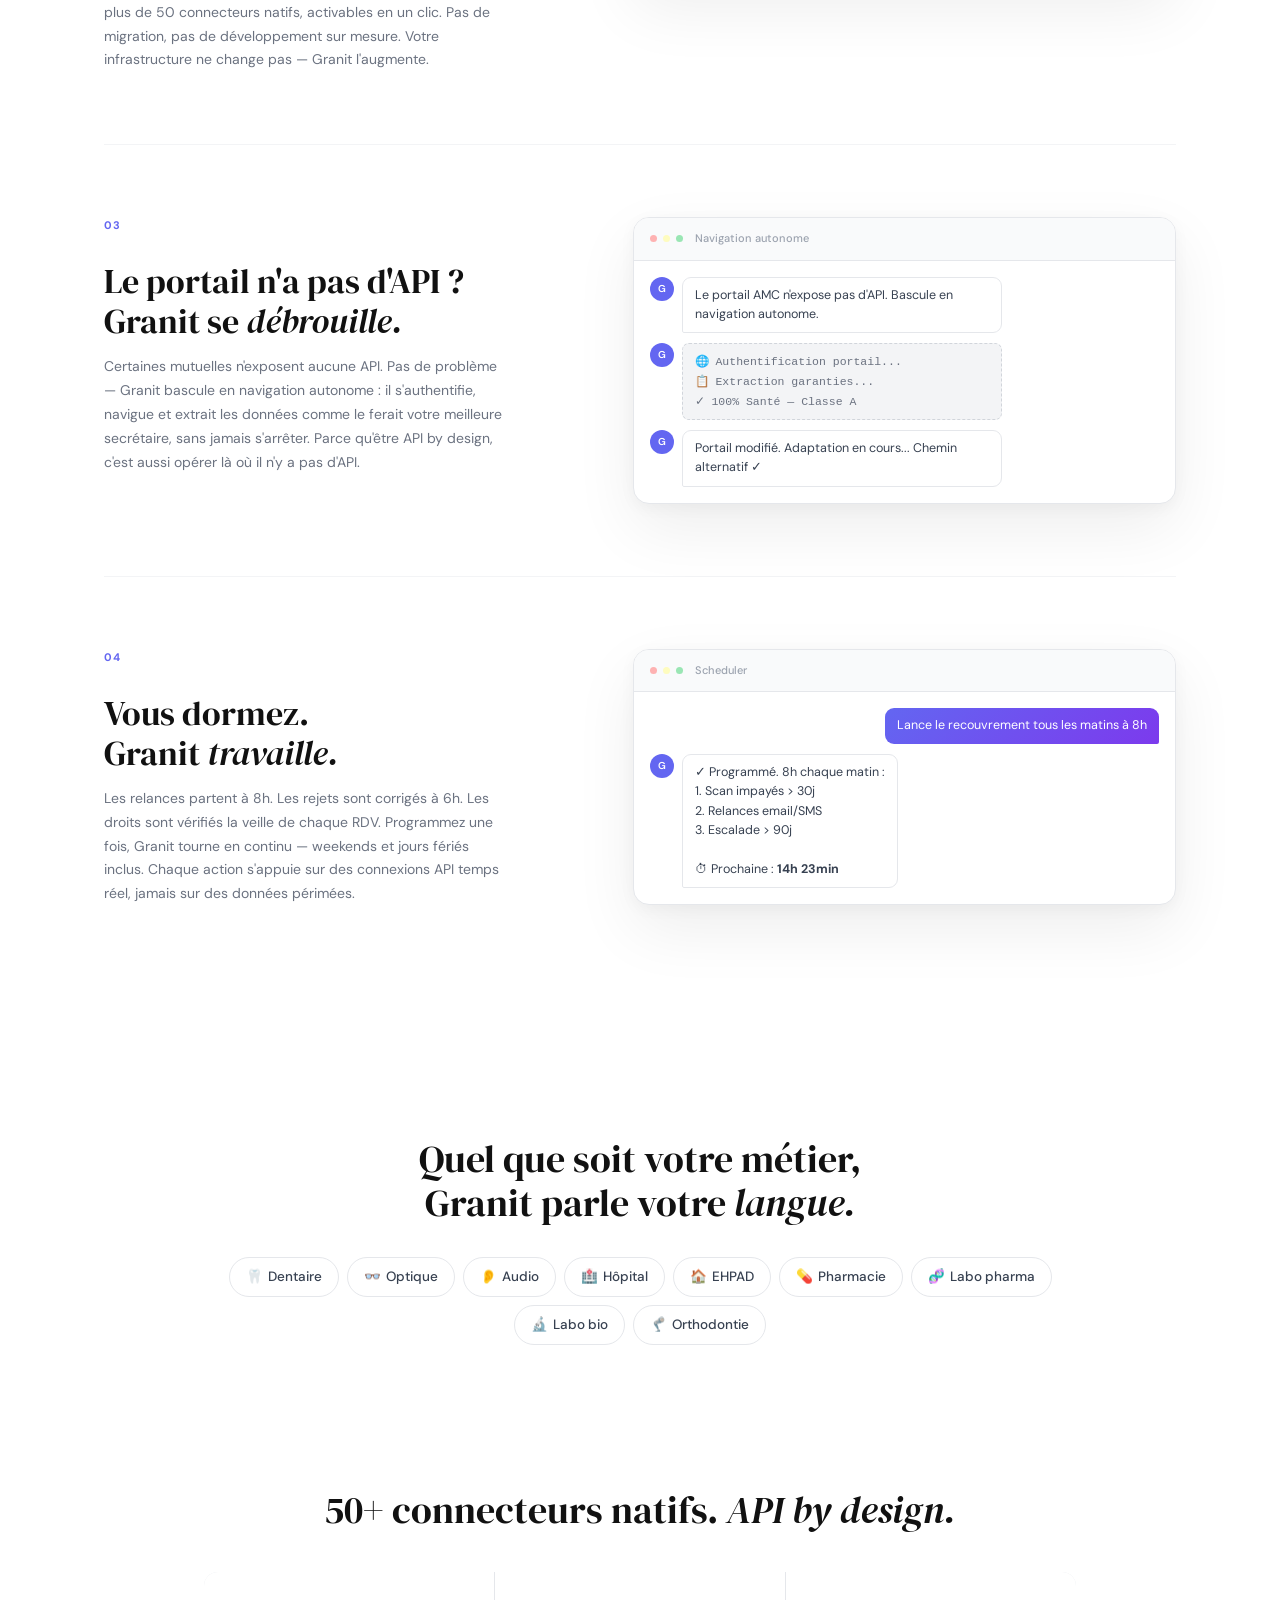
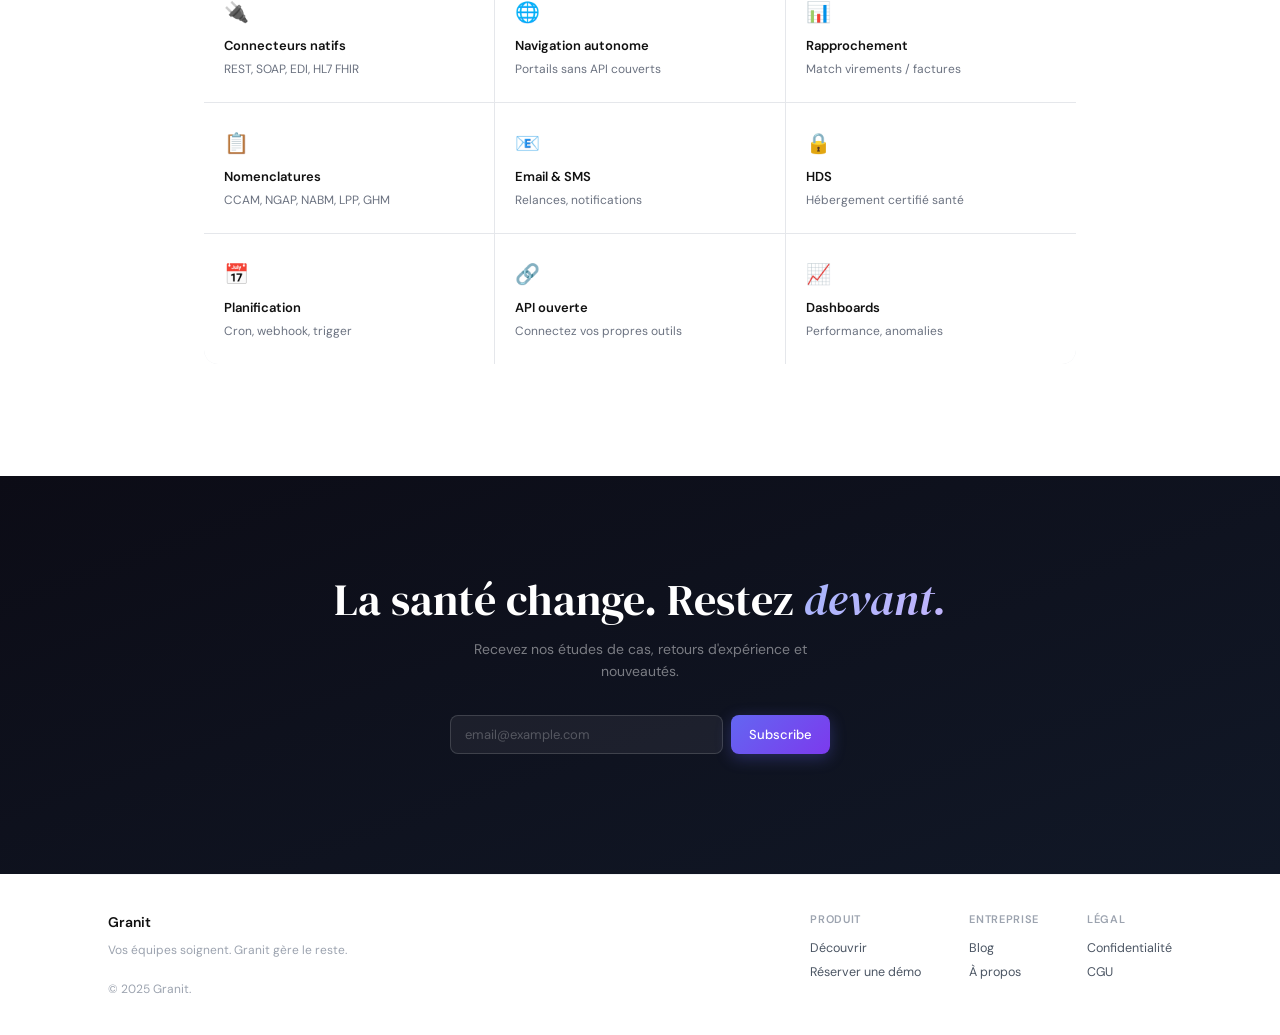
==== commit 3d6049bf: "Design overhaul — dark hero, stats row, accent indigo, modern startup feel - Replace scrolling carou" ====
--- a/index.html
+++ b/index.html
@@ -19,6 +19,7 @@
 
 <!-- ═══ HOME ═══ -->
 <div class="page active" id="page-home">
+<div class="hero-wrap">
 <div class="tb"><span class="fr">Vos systèmes ne se parlent pas ? <span onclick="go('discover')">Voyez comment Granit les connecte — et automatise le reste →</span></span><span class="en">Your systems don't talk to each other? <span onclick="go('discover')">See how Granit connects them — and automates the rest →</span></span></div>
 <section class="hero">
   <h1><span class="fr">Vos équipes soignent.<br>Granit gère le <em>reste.</em></span><span class="en">Your teams heal.<br>Granit handles the <em>rest.</em></span></h1>
@@ -32,7 +33,25 @@
     <button class="bo" onclick="go('discover')"><span class="fr">Voir ce que Granit automatise</span><span class="en">See what Granit automates</span></button>
   </div>
 </section>
-<section class="car"><div class="cmask"><div class="ctr" id="track"></div></div></section>
+<div class="stats-row">
+  <div class="stat">
+    <div class="stat-num"><em>3h</em></div>
+    <div class="stat-lbl"><span class="fr">récupérées par jour par équipe admin</span><span class="en">recovered daily per admin team</span></div>
+  </div>
+  <div class="stat">
+    <div class="stat-num"><em>99.1%</em></div>
+    <div class="stat-lbl">first-pass rate</div>
+  </div>
+  <div class="stat">
+    <div class="stat-num"><em>50+</em></div>
+    <div class="stat-lbl"><span class="fr">connecteurs natifs activables</span><span class="en">native connectors ready to activate</span></div>
+  </div>
+  <div class="stat">
+    <div class="stat-num"><em>&lt;2s</em></div>
+    <div class="stat-lbl"><span class="fr">par vérification de droits</span><span class="en">per eligibility check</span></div>
+  </div>
+</div>
+</div>
 
 <section class="feats">
   <div class="feat">
--- a/css/style.css
+++ b/css/style.css
@@ -4,6 +4,7 @@
   --white:#fff;--black:#111;
   --g50:#f9fafb;--g100:#f3f4f6;--g200:#e5e7eb;--g300:#d1d5db;
   --g400:#9ca3af;--g500:#6b7280;--g600:#4b5563;--g700:#374151;--g800:#1f2937;
+  --accent:#6366f1;--accent-v:#7c3aed;--accent-light:#eef2ff;--accent-dim:rgba(99,102,241,.08);
   --serif:'DM Serif Display',Georgia,serif;
   --sans:'DM Sans',-apple-system,BlinkMacSystemFont,'Segoe UI',Roboto,sans-serif;
   --mono:ui-monospace,SFMono-Regular,Menlo,monospace;
@@ -17,65 +18,66 @@
 .page{display:none}.page.active{display:block}
 
 /* NAV */
-nav{position:fixed;top:0;left:0;right:0;z-index:100;height:56px;display:flex;align-items:center;justify-content:space-between;padding:0 28px;background:rgba(255,255,255,.88);backdrop-filter:blur(16px) saturate(180%);border-bottom:1px solid var(--g200)}
-.nl{font-family:var(--sans);font-weight:600;font-size:16px;display:flex;align-items:center;gap:7px;cursor:pointer}
-.nm{width:24px;height:24px;background:var(--black);border-radius:6px;display:flex;align-items:center;justify-content:center;color:white;font-size:11px;font-weight:700}
+nav{position:fixed;top:0;left:0;right:0;z-index:100;height:56px;display:flex;align-items:center;justify-content:space-between;padding:0 28px;background:rgba(12,12,22,.8);backdrop-filter:blur(20px) saturate(180%);border-bottom:1px solid rgba(255,255,255,.06)}
+.nl{font-family:var(--sans);font-weight:600;font-size:16px;display:flex;align-items:center;gap:7px;cursor:pointer;color:white}
+.nm{width:24px;height:24px;background:var(--accent);border-radius:6px;display:flex;align-items:center;justify-content:center;color:white;font-size:11px;font-weight:700}
 .nr{display:flex;align-items:center;gap:4px}
-.na{font-size:13px;font-weight:500;color:var(--g600);padding:6px 12px;border-radius:7px;transition:.15s;cursor:pointer}
-.na:hover,.na.act{color:var(--black);background:var(--g100)}
-.nlang{font-size:11px;font-weight:500;background:var(--g100);border:1px solid var(--g200);border-radius:5px;padding:4px 9px;cursor:pointer;color:var(--g500);font-family:var(--sans);margin-left:4px;transition:.15s}
-.nlang:hover{border-color:var(--g400);color:var(--black)}
-.ncta{background:var(--black);color:white;border:none;border-radius:7px;padding:7px 16px;font-size:13px;font-weight:500;cursor:pointer;font-family:var(--sans);margin-left:4px;transition:.15s}
-.ncta:hover{opacity:.85}
+.na{font-size:13px;font-weight:500;color:rgba(255,255,255,.6);padding:6px 12px;border-radius:7px;transition:.15s;cursor:pointer}
+.na:hover,.na.act{color:white;background:rgba(255,255,255,.08)}
+.nlang{font-size:11px;font-weight:500;background:rgba(255,255,255,.06);border:1px solid rgba(255,255,255,.12);border-radius:5px;padding:4px 9px;cursor:pointer;color:rgba(255,255,255,.5);font-family:var(--sans);margin-left:4px;transition:.15s}
+.nlang:hover{border-color:rgba(255,255,255,.3);color:white}
+.ncta{background:linear-gradient(135deg,var(--accent),var(--accent-v));color:white;border:none;border-radius:7px;padding:7px 16px;font-size:13px;font-weight:500;cursor:pointer;font-family:var(--sans);margin-left:4px;transition:.2s;box-shadow:0 2px 12px rgba(99,102,241,.3)}
+.ncta:hover{transform:translateY(-1px);box-shadow:0 4px 20px rgba(99,102,241,.45)}
+
+/* HERO WRAP */
+.hero-wrap{background:linear-gradient(160deg,#0c0c16 0%,#111827 55%,#0e1520 100%);padding-top:56px}
 
 /* TOPBAR */
-.tb{margin-top:56px;padding:10px 20px;text-align:center;background:var(--g50);border-bottom:1px solid var(--g100);font-size:13px;color:var(--g500)}
-.tb span{text-decoration:underline;text-underline-offset:3px;cursor:pointer;color:var(--g600)}
+.tb{padding:10px 20px;text-align:center;background:rgba(255,255,255,.04);border-bottom:1px solid rgba(255,255,255,.06);font-size:13px;color:rgba(255,255,255,.45)}
+.tb span{text-decoration:underline;text-underline-offset:3px;cursor:pointer;color:rgba(255,255,255,.7)}
 
 /* BTNS */
-.bb{background:var(--black);color:white;border:none;border-radius:7px;padding:10px 24px;font-size:14px;font-weight:500;cursor:pointer;font-family:var(--sans);transition:.2s}
-.bb:hover{opacity:.85}
-.bo{background:transparent;color:var(--black);border:1px solid var(--g200);border-radius:7px;padding:10px 24px;font-size:14px;font-weight:500;cursor:pointer;font-family:var(--sans);transition:.2s}
-.bo:hover{border-color:var(--g400);background:var(--g50)}
+.bb{background:linear-gradient(135deg,var(--accent),var(--accent-v));color:white;border:none;border-radius:8px;padding:11px 26px;font-size:14px;font-weight:500;cursor:pointer;font-family:var(--sans);transition:.2s;box-shadow:0 4px 20px rgba(99,102,241,.35)}
+.bb:hover{transform:translateY(-2px);box-shadow:0 8px 28px rgba(99,102,241,.5)}
+.bo{background:rgba(255,255,255,.08);color:rgba(255,255,255,.85);border:1px solid rgba(255,255,255,.15);border-radius:8px;padding:11px 26px;font-size:14px;font-weight:500;cursor:pointer;font-family:var(--sans);transition:.2s}
+.bo:hover{background:rgba(255,255,255,.14);border-color:rgba(255,255,255,.3);color:white}
 
 /* HERO */
-.hero{text-align:center;padding:56px 24px 20px;max-width:720px;margin:0 auto}
-.hero h1{font-family:var(--serif);font-weight:400;font-size:clamp(40px,7vw,68px);line-height:1.1;letter-spacing:-.015em}
-.hero h1 em{font-style:italic}
-.hq{display:flex;align-items:center;justify-content:center;gap:10px;margin-top:24px;flex-wrap:wrap}
-.hqi{font-size:13.5px;color:var(--g400);font-style:italic}
-.hdot{width:3px;height:3px;border-radius:50%;background:var(--g300)}
-.hbtns{display:flex;gap:8px;justify-content:center;margin-top:24px}
+.hero{text-align:center;padding:72px 24px 28px;max-width:780px;margin:0 auto}
+.hero h1{font-family:var(--serif);font-weight:400;font-size:clamp(44px,7.5vw,76px);line-height:1.06;letter-spacing:-.015em;color:white}
+.hero h1 em{font-style:italic;background:linear-gradient(135deg,#a5b4fc,#c4b5fd);-webkit-background-clip:text;-webkit-text-fill-color:transparent;background-clip:text}
+.hq{display:flex;align-items:center;justify-content:center;gap:10px;margin-top:28px;flex-wrap:wrap}
+.hqi{font-size:13px;color:rgba(255,255,255,.4);font-style:italic}
+.hdot{width:3px;height:3px;border-radius:50%;background:rgba(255,255,255,.18)}
+.hbtns{display:flex;gap:10px;justify-content:center;margin-top:36px}
 
-/* CAROUSEL */
-.car{padding:40px 0 60px;overflow:hidden}
-.cmask{mask-image:linear-gradient(to right,transparent,black 3%,black 97%,transparent);-webkit-mask-image:linear-gradient(to right,transparent,black 3%,black 97%,transparent);overflow:hidden}
-.ctr{display:flex;gap:14px;padding:0 24px;animation:csl 45s linear infinite;width:max-content}
-.ctr:hover{animation-play-state:paused}
-@keyframes csl{0%{transform:translateX(0)}100%{transform:translateX(-50%)}}
-.crd{flex:0 0 180px;height:240px;border-radius:12px;overflow:hidden;position:relative;cursor:pointer;transition:.25s}
-.crd:hover{transform:translateY(-3px);box-shadow:0 8px 24px rgba(0,0,0,.08)}
-.crdbg{width:100%;height:100%;display:flex;align-items:center;justify-content:center;font-size:56px}
-.crdgr{position:absolute;bottom:0;left:0;right:0;height:50%;background:linear-gradient(to top,rgba(0,0,0,.65),transparent)}
-.crdl{position:absolute;bottom:14px;left:14px;right:14px;font-size:13px;font-weight:500;color:white;line-height:1.3;z-index:1}
+/* STATS ROW */
+.stats-row{display:grid;grid-template-columns:repeat(4,1fr);max-width:860px;margin:0 auto;padding:56px 24px 64px;gap:0}
+.stat{text-align:center;padding:16px 12px;position:relative}
+.stat:not(:last-child)::after{content:'';position:absolute;right:0;top:15%;height:70%;width:1px;background:rgba(255,255,255,.08)}
+.stat-num{font-family:var(--serif);font-size:clamp(36px,4.5vw,52px);line-height:1;margin-bottom:10px;font-style:italic}
+.stat-num em{background:linear-gradient(135deg,#a5b4fc,#c4b5fd);-webkit-background-clip:text;-webkit-text-fill-color:transparent;background-clip:text;font-style:italic}
+.stat-lbl{font-size:12px;color:rgba(255,255,255,.4);line-height:1.55;max-width:120px;margin:0 auto}
 
 /* FEATURES */
-.feats{max-width:var(--max);margin:0 auto;padding:20px 24px 60px}
-.feat{display:grid;grid-template-columns:1fr 1.15fr;gap:48px;align-items:start;padding:64px 0;border-top:1px solid var(--g100)}
+.feats{max-width:var(--max);margin:0 auto;padding:20px 24px 80px;counter-reset:feat}
+.feat{display:grid;grid-template-columns:1fr 1.15fr;gap:56px;align-items:start;padding:72px 0;border-top:1px solid var(--g100);counter-increment:feat}
 .feat:first-child{border:none}
+.feat>div:first-child{position:relative;padding-top:44px}
+.feat>div:first-child::before{content:"0" counter(feat);position:absolute;top:0;left:0;font-family:var(--sans);font-size:11px;font-weight:700;letter-spacing:.1em;color:var(--accent);text-transform:uppercase}
 .feat h2{font-family:var(--serif);font-weight:400;font-size:clamp(24px,3.2vw,34px);line-height:1.18}
 .feat h2 em{font-style:italic}
 .feat>div:first-child>p{font-size:14px;color:var(--g500);margin-top:14px;line-height:1.7;max-width:400px}
-.demo{background:var(--g50);border:1px solid var(--g200);border-radius:var(--r);overflow:hidden}
-.dtop{display:flex;align-items:center;gap:6px;padding:12px 16px;border-bottom:1px solid var(--g200);background:white}
+.demo{background:white;border:1px solid var(--g200);border-radius:16px;overflow:hidden;box-shadow:0 24px 64px rgba(0,0,0,.07),0 4px 16px rgba(0,0,0,.04)}
+.dtop{display:flex;align-items:center;gap:6px;padding:12px 16px;border-bottom:1px solid var(--g200);background:var(--g50)}
 .dd{width:7px;height:7px;border-radius:50%}.dr{background:#feb2b2}.dy{background:#fefcbf}.dg{background:#9ae6b4}
 .dti{font-size:11px;color:var(--g400);margin-left:6px;font-weight:500}
 .dbd{padding:16px}
 .cr{display:flex;gap:8px;margin-bottom:10px}.cr:last-child{margin-bottom:0}
 .cav{width:24px;height:24px;border-radius:50%;flex-shrink:0;display:flex;align-items:center;justify-content:center;font-size:10px;font-weight:600}
-.cai{background:var(--black);color:white}.cau{background:var(--g200);color:var(--g600)}
+.cai{background:var(--accent);color:white}.cau{background:var(--g200);color:var(--g600)}
 .cb{background:white;border:1px solid var(--g200);border-radius:9px 9px 9px 2px;padding:8px 12px;font-size:12.5px;color:var(--g700);line-height:1.55;max-width:320px}
-.cbu{background:var(--black);color:white;border:none;border-radius:9px 9px 2px 9px;margin-left:auto}
+.cbu{background:linear-gradient(135deg,var(--accent),var(--accent-v));color:white;border:none;border-radius:9px 9px 2px 9px;margin-left:auto}
 .cbs{background:var(--g100);border:1px dashed var(--g300);color:var(--g500);font-size:11.5px;border-radius:7px;width:100%;font-family:var(--mono);line-height:1.7}
 .dst{padding:14px 16px}
 .si{display:flex;align-items:center;gap:8px;padding:6px 0;font-size:12px;color:var(--g600)}
@@ -85,31 +87,33 @@
 .sit{margin-left:auto;font-size:10px;color:var(--g400)}
 
 /* PILLS */
-.psec{padding:64px 24px;text-align:center}
+.psec{padding:80px 24px;text-align:center}
 .psec h2{font-family:var(--serif);font-weight:400;font-size:clamp(24px,4vw,38px);line-height:1.15;margin-bottom:32px}
 .psec h2 em{font-style:italic}
 .pills{display:flex;flex-wrap:wrap;justify-content:center;gap:8px;max-width:860px;margin:0 auto}
 .pill{display:inline-flex;align-items:center;gap:5px;padding:8px 16px;border-radius:100px;background:white;border:1px solid var(--g200);font-size:13.5px;font-weight:500;color:var(--g700);cursor:pointer;transition:.2s}
-.pill:hover{border-color:var(--g400);background:var(--g50);transform:translateY(-1px)}
+.pill:hover{border-color:var(--accent);color:var(--accent);background:var(--accent-light);transform:translateY(-1px)}
 
 /* TOOLS */
 .tsec{padding:64px 24px;max-width:920px;margin:0 auto}
 .tsec h2{font-family:var(--serif);font-weight:400;text-align:center;font-size:clamp(24px,4vw,38px);line-height:1.15;margin-bottom:40px}
 .tsec h2 em{font-style:italic}
 .tg{display:grid;grid-template-columns:repeat(3,1fr);gap:1px;background:var(--g200);border-radius:var(--r);overflow:hidden}
-.tc{background:white;padding:24px 20px;transition:.12s}
-.tc:hover{background:var(--g50)}
+.tc{background:white;padding:24px 20px;transition:.2s}
+.tc:hover{background:var(--accent-light)}
 .tci{font-size:20px;margin-bottom:8px}.tcn{font-size:13px;font-weight:600;margin-bottom:3px}.tcd{font-size:12px;color:var(--g500);line-height:1.5}
 
-/* CTA */
-.ctasec{text-align:center;padding:80px 24px 100px}
-.ctasec h2{font-family:var(--serif);font-weight:400;font-size:clamp(24px,4vw,38px);line-height:1.15;margin-bottom:14px}
-.ctasec h2 em{font-style:italic}
-.ctasec>p{font-size:14px;color:var(--g500);margin-bottom:28px;max-width:400px;margin-left:auto;margin-right:auto}
-.nletter{display:flex;gap:8px;justify-content:center;max-width:360px;margin:0 auto}
-.nletter input{flex:1;border:1px solid var(--g200);border-radius:7px;padding:9px 14px;font-family:var(--sans);font-size:13px;outline:none}
-.nletter input:focus{border-color:var(--g400)}
-.nletter button{background:var(--black);color:white;border:none;border-radius:7px;padding:9px 16px;font-size:13px;font-weight:500;cursor:pointer;font-family:var(--sans)}
+/* CTA — dark */
+.ctasec{text-align:center;padding:100px 24px 120px;background:linear-gradient(160deg,#0c0c16,#111827);margin-top:48px}
+.ctasec h2{font-family:var(--serif);font-weight:400;font-size:clamp(28px,4.5vw,44px);line-height:1.1;margin-bottom:14px;color:white}
+.ctasec h2 em{font-style:italic;background:linear-gradient(135deg,#a5b4fc,#c4b5fd);-webkit-background-clip:text;-webkit-text-fill-color:transparent;background-clip:text}
+.ctasec>p{font-size:14px;color:rgba(255,255,255,.45);margin-bottom:32px;max-width:400px;margin-left:auto;margin-right:auto}
+.nletter{display:flex;gap:8px;justify-content:center;max-width:380px;margin:0 auto}
+.nletter input{flex:1;border:1px solid rgba(255,255,255,.15);border-radius:8px;padding:10px 14px;font-family:var(--sans);font-size:13px;outline:none;background:rgba(255,255,255,.06);color:white}
+.nletter input::placeholder{color:rgba(255,255,255,.25)}
+.nletter input:focus{border-color:var(--accent)}
+.nletter button{background:linear-gradient(135deg,var(--accent),var(--accent-v));color:white;border:none;border-radius:8px;padding:10px 18px;font-size:13px;font-weight:500;cursor:pointer;font-family:var(--sans);box-shadow:0 4px 16px rgba(99,102,241,.3);transition:.2s}
+.nletter button:hover{transform:translateY(-1px);box-shadow:0 6px 22px rgba(99,102,241,.45)}
 
 /* FOOTER */
 footer{border-top:1px solid var(--g100);padding:36px 28px;display:flex;justify-content:space-between;align-items:flex-start;max-width:var(--max);margin:0 auto;gap:32px;flex-wrap:wrap}
@@ -130,12 +134,12 @@
 .disc-sb-title{font-size:11px;font-weight:600;color:var(--g400);text-transform:uppercase;letter-spacing:.06em;margin-bottom:10px;margin-top:20px}
 .disc-sb-title:first-child{margin-top:0}
 .disc-tag{display:block;font-size:13px;color:var(--g600);padding:5px 10px;border-radius:6px;cursor:pointer;transition:.12s;margin-bottom:2px}
-.disc-tag:hover{background:var(--g100);color:var(--black)}
-.disc-tag.act{background:var(--black);color:white}
+.disc-tag:hover{background:var(--accent-light);color:var(--accent)}
+.disc-tag.act{background:var(--accent);color:white}
 .disc-count{font-size:13px;color:var(--g400);margin-bottom:16px;padding-top:8px}
 .disc-grid{flex:1;display:flex;flex-direction:column;gap:12px}
 .ag{border:1px solid var(--g200);border-radius:12px;background:white;padding:20px 22px;cursor:pointer;transition:.2s;display:flex;flex-direction:column}
-.ag:hover{border-color:var(--g300);box-shadow:0 4px 16px rgba(0,0,0,.04);transform:translateY(-1px)}
+.ag:hover{border-color:rgba(99,102,241,.3);box-shadow:0 4px 20px rgba(99,102,241,.08);transform:translateY(-2px)}
 .ag-top{display:flex;align-items:flex-start;justify-content:space-between;gap:10px;margin-bottom:6px}
 .ag-name{font-size:14px;font-weight:600;line-height:1.35}
 .ag-sector{font-size:10.5px;font-weight:500;padding:2px 7px;border-radius:4px;flex-shrink:0;white-space:nowrap}
@@ -145,10 +149,10 @@
 .ag-mi::before{content:'';width:5px;height:5px;border-radius:50%;background:#10b981}
 .ag-badge{font-size:10px;padding:2px 6px;border-radius:4px;background:var(--g100);color:var(--g500)}
 .ag-by{font-size:11px;color:var(--g400);margin-left:auto;display:flex;align-items:center;gap:4px}
-.ag-by-dot{width:18px;height:18px;border-radius:50%;background:var(--black);color:white;display:flex;align-items:center;justify-content:center;font-size:8px;font-weight:700}
+.ag-by-dot{width:18px;height:18px;border-radius:50%;background:var(--accent);color:white;display:flex;align-items:center;justify-content:center;font-size:8px;font-weight:700}
 .load-more{text-align:center;padding:24px}
 .load-more button{background:var(--g100);border:1px solid var(--g200);border-radius:7px;padding:10px 28px;font-size:13px;font-weight:500;cursor:pointer;font-family:var(--sans);color:var(--g600);transition:.15s}
-.load-more button:hover{background:var(--g200);color:var(--black)}
+.load-more button:hover{background:var(--accent-light);border-color:var(--accent);color:var(--accent)}
 
 /* ═══ DEMO PAGE ═══ */
 .demo-page{margin-top:56px;padding:64px 24px 80px;max-width:560px;margin-left:auto;margin-right:auto}
@@ -158,11 +162,12 @@
 .form-group{margin-bottom:18px}
 .form-group label{display:block;font-size:13px;font-weight:500;color:var(--g700);margin-bottom:6px}
 .form-group input,.form-group select,.form-group textarea{width:100%;border:1px solid var(--g200);border-radius:8px;padding:10px 14px;font-family:var(--sans);font-size:14px;outline:none;transition:.15s;background:white;color:var(--black)}
-.form-group input:focus,.form-group select:focus,.form-group textarea:focus{border-color:var(--g400);box-shadow:0 0 0 3px rgba(0,0,0,.04)}
+.form-group input:focus,.form-group select:focus,.form-group textarea:focus{border-color:var(--accent);box-shadow:0 0 0 3px rgba(99,102,241,.08)}
 .form-group textarea{resize:vertical;min-height:100px}
 .form-group select{cursor:pointer;appearance:none;background-image:url("data:image/svg+xml,%3Csvg xmlns='http://www.w3.org/2000/svg' width='12' height='12' viewBox='0 0 24 24' fill='none' stroke='%239ca3af' stroke-width='2'%3E%3Cpath d='M6 9l6 6 6-6'/%3E%3C/svg%3E");background-repeat:no-repeat;background-position:right 12px center}
-.form-submit{width:100%;background:var(--black);color:white;border:none;border-radius:8px;padding:12px;font-size:15px;font-weight:500;cursor:pointer;font-family:var(--sans);transition:.2s;margin-top:8px}
-.form-submit:hover{opacity:.85}
+.form-submit{width:100%;background:linear-gradient(135deg,var(--accent),var(--accent-v));color:white;border:none;border-radius:8px;padding:13px;font-size:15px;font-weight:500;cursor:pointer;font-family:var(--sans);transition:.2s;margin-top:8px;box-shadow:0 4px 20px rgba(99,102,241,.25)}
+.form-submit:hover{transform:translateY(-1px);box-shadow:0 6px 28px rgba(99,102,241,.4)}
+.form-submit:disabled{opacity:.6;transform:none;cursor:default}
 .form-note{font-size:12px;color:var(--g400);text-align:center;margin-top:14px}
 .form-success{display:none;text-align:center;padding:40px 0}
 .form-success .check{font-size:48px;margin-bottom:16px}
@@ -178,11 +183,13 @@
   .disc-sb-title{margin:0 8px 0 0}
   .disc-tag{display:inline-block;font-size:12px;padding:4px 8px}
   .fcs{gap:28px}
+  .stats-row{grid-template-columns:repeat(2,1fr)}
+  .stat:nth-child(2)::after{display:none}
 }
 @media(max-width:500px){
   .tg{grid-template-columns:1fr}
-  .hbtns{flex-direction:column;align-items:center}
-  .crd{flex:0 0 150px;height:200px}
+  .hbtns{flex-direction:column;align-items:stretch;max-width:280px;margin-left:auto;margin-right:auto}
   nav{padding:0 12px}
   .na:first-child{display:none}
+  .stats-row{padding:32px 16px 40px}
 }
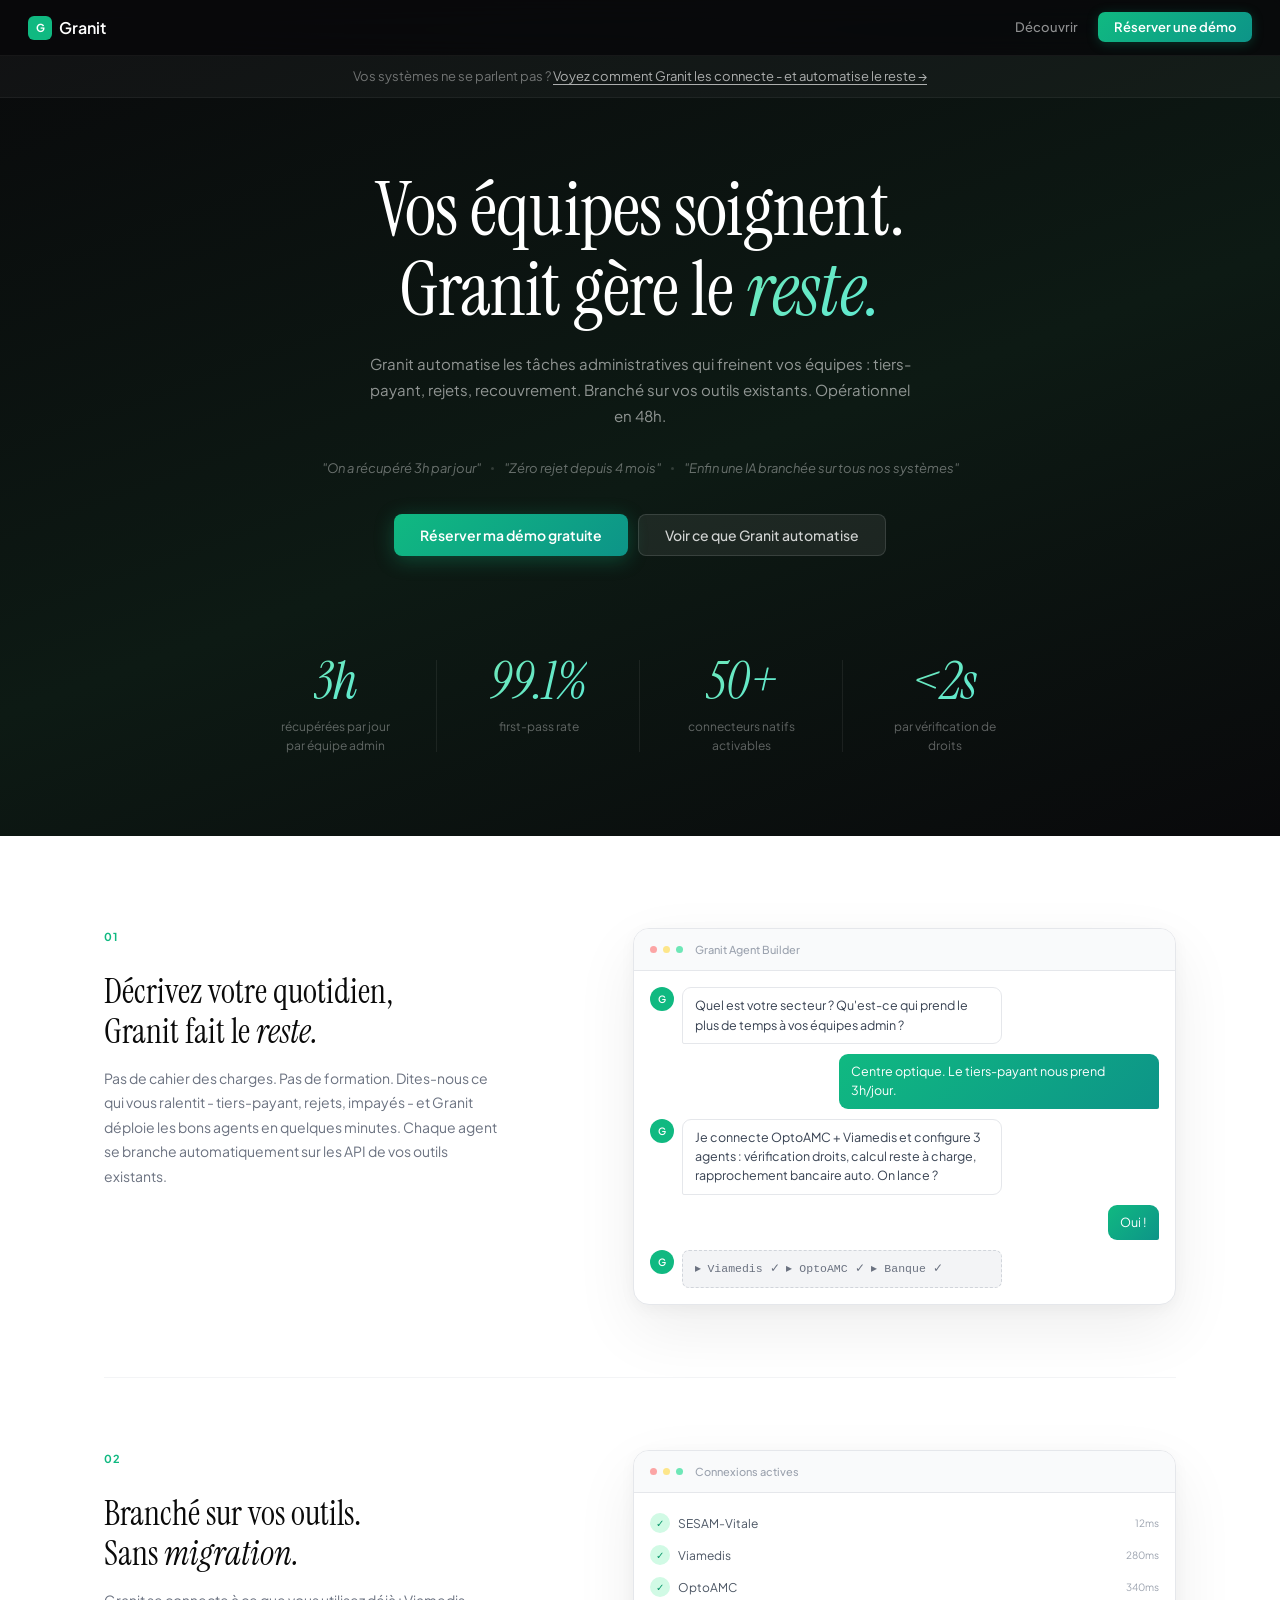
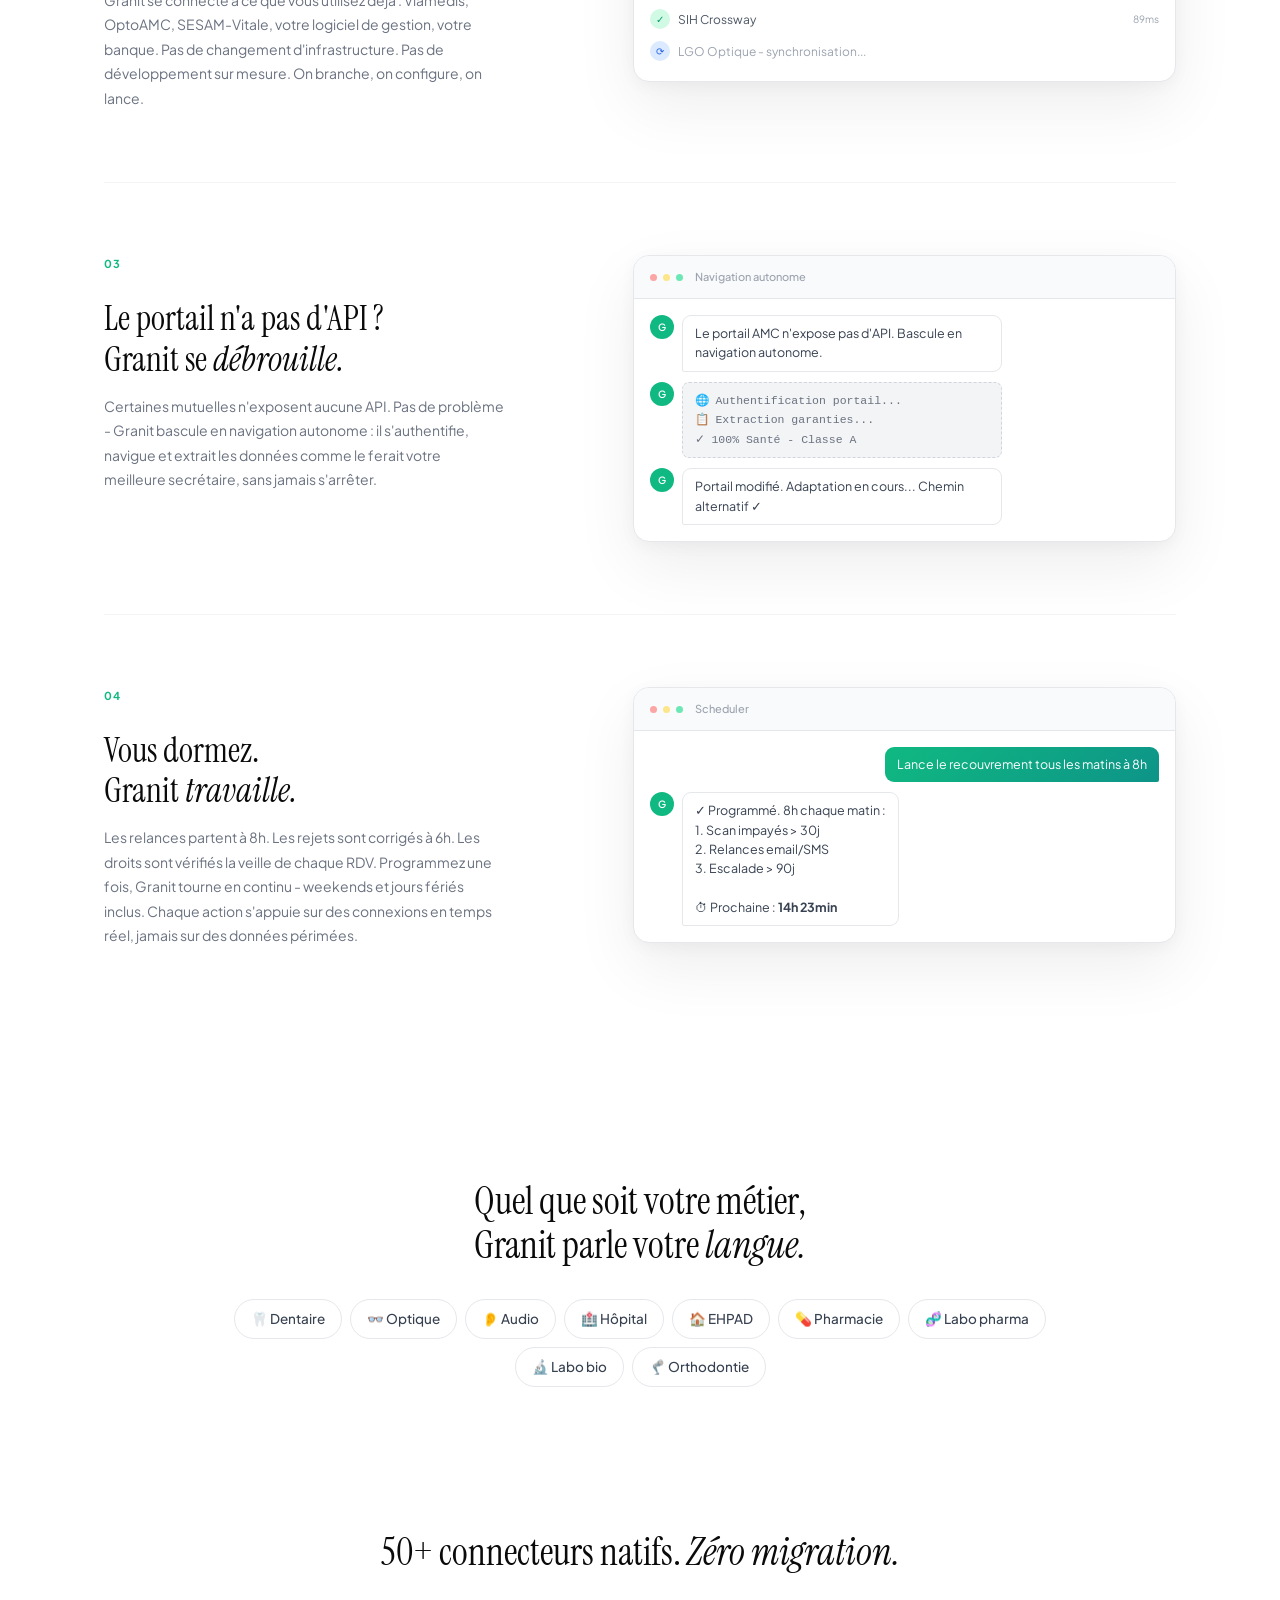
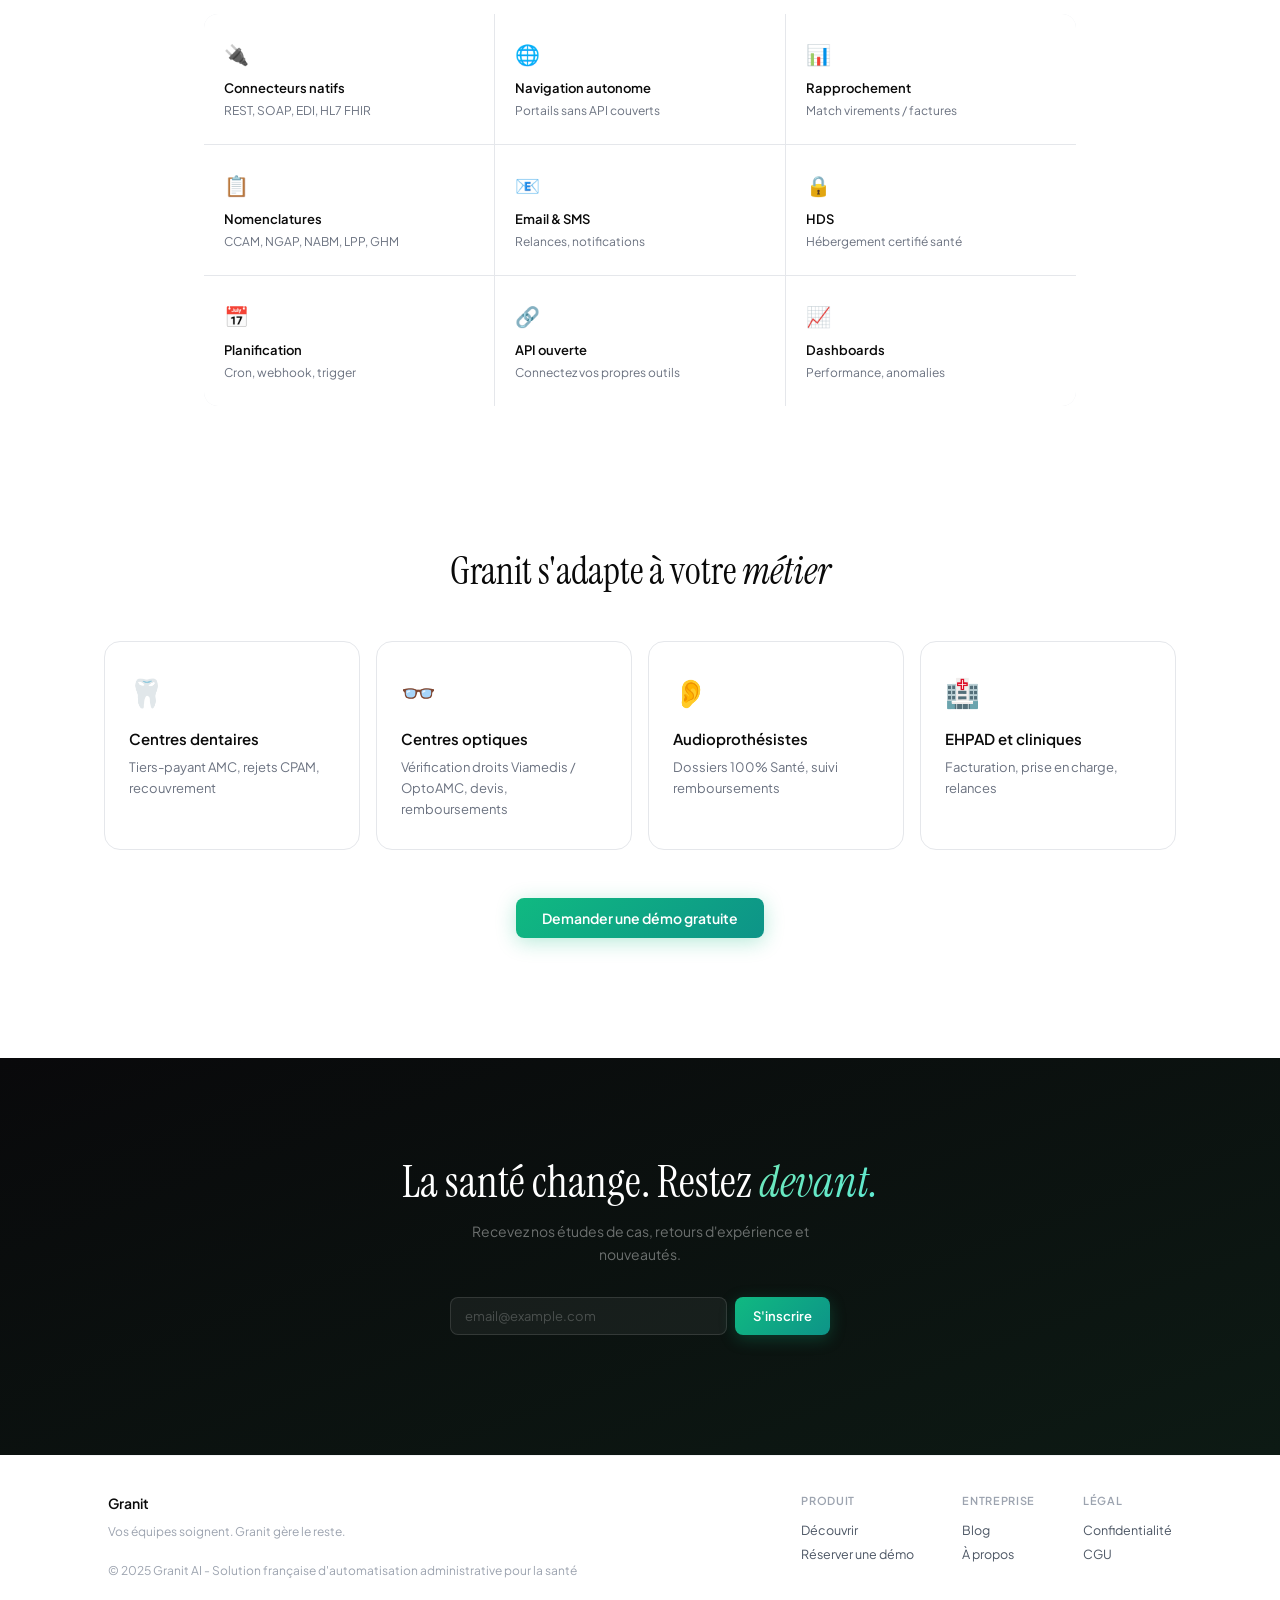
==== commit 765f8216: "FR-only, new hero subtitle, simplified connectors, Pour qui? section - Remove all bilingualism: EN s" ====
--- a/index.html
+++ b/index.html
@@ -1,9 +1,9 @@
 <!DOCTYPE html>
-<html lang="fr" data-lang="fr">
+<html lang="fr">
 <head>
 <meta charset="UTF-8">
 <meta name="viewport" content="width=device-width, initial-scale=1.0">
-<title>Granit — Vos équipes soignent. Granit gère le reste.</title>
+<title>Granit - Vos équipes soignent. Granit gère le reste.</title>
 <link rel="stylesheet" href="css/style.css">
 </head>
 <body>
@@ -11,32 +11,32 @@
 <nav>
   <div class="nl" onclick="go('home')"><div class="nm">G</div> Granit</div>
   <div class="nr">
-    <div class="na" data-page="discover" onclick="go('discover')"><span class="fr">Découvrir</span><span class="en">Discover</span></div>
-    <button class="nlang" onclick="toggleLang()">EN</button>
-    <button class="ncta" onclick="go('demo')"><span class="fr">Réserver une démo</span><span class="en">Book a demo</span></button>
+    <div class="na" data-page="discover" onclick="go('discover')">Découvrir</div>
+    <button class="ncta" onclick="go('demo')">Réserver une démo</button>
   </div>
 </nav>
 
 <!-- ═══ HOME ═══ -->
 <div class="page active" id="page-home">
 <div class="hero-wrap">
-<div class="tb"><span class="fr">Vos systèmes ne se parlent pas ? <span onclick="go('discover')">Voyez comment Granit les connecte — et automatise le reste →</span></span><span class="en">Your systems don't talk to each other? <span onclick="go('discover')">See how Granit connects them — and automates the rest →</span></span></div>
+<div class="tb">Vos systèmes ne se parlent pas ? <span onclick="go('discover')">Voyez comment Granit les connecte - et automatise le reste →</span></div>
 <section class="hero">
-  <h1><span class="fr">Vos équipes soignent.<br>Granit gère le <em>reste.</em></span><span class="en">Your teams heal.<br>Granit handles the <em>rest.</em></span></h1>
+  <h1>Vos équipes soignent.<br>Granit gère le <em>reste.</em></h1>
+  <p class="hero-sub">Granit automatise les tâches administratives qui freinent vos équipes : tiers-payant, rejets, recouvrement. Branché sur vos outils existants. Opérationnel en 48h.</p>
   <div class="hq">
-    <span class="hqi"><span class="fr">"On a récupéré 3h par jour"</span><span class="en">"We got 3 hours back per day"</span></span><div class="hdot"></div>
-    <span class="hqi"><span class="fr">"Zéro rejet depuis 4 mois"</span><span class="en">"Zero rejections for 4 months"</span></span><div class="hdot"></div>
-    <span class="hqi"><span class="fr">"Enfin une IA branchée sur tous nos systèmes"</span><span class="en">"Finally an AI connected to all our systems"</span></span>
+    <span class="hqi">"On a récupéré 3h par jour"</span><div class="hdot"></div>
+    <span class="hqi">"Zéro rejet depuis 4 mois"</span><div class="hdot"></div>
+    <span class="hqi">"Enfin une IA branchée sur tous nos systèmes"</span>
   </div>
   <div class="hbtns">
-    <button class="bb" onclick="go('demo')"><span class="fr">Réserver ma démo gratuite</span><span class="en">Book my free demo</span></button>
-    <button class="bo" onclick="go('discover')"><span class="fr">Voir ce que Granit automatise</span><span class="en">See what Granit automates</span></button>
+    <button class="bb" onclick="go('demo')">Réserver ma démo gratuite</button>
+    <button class="bo" onclick="go('discover')">Voir ce que Granit automatise</button>
   </div>
 </section>
 <div class="stats-row">
   <div class="stat">
     <div class="stat-num"><em>3h</em></div>
-    <div class="stat-lbl"><span class="fr">récupérées par jour par équipe admin</span><span class="en">recovered daily per admin team</span></div>
+    <div class="stat-lbl">récupérées par jour par équipe admin</div>
   </div>
   <div class="stat">
     <div class="stat-num"><em>99.1%</em></div>
@@ -44,80 +44,110 @@
   </div>
   <div class="stat">
     <div class="stat-num"><em>50+</em></div>
-    <div class="stat-lbl"><span class="fr">connecteurs natifs activables</span><span class="en">native connectors ready to activate</span></div>
+    <div class="stat-lbl">connecteurs natifs activables</div>
   </div>
   <div class="stat">
     <div class="stat-num"><em>&lt;2s</em></div>
-    <div class="stat-lbl"><span class="fr">par vérification de droits</span><span class="en">per eligibility check</span></div>
+    <div class="stat-lbl">par vérification de droits</div>
   </div>
 </div>
 </div>
 
 <section class="feats">
   <div class="feat">
-    <div><h2><span class="fr">Décrivez votre quotidien,<br>Granit fait le <em>reste.</em></span><span class="en">Describe your day,<br>Granit does the <em>rest.</em></span></h2><p><span class="fr">Pas de cahier des charges. Pas de formation. Dites-nous ce qui vous ralentit — tiers-payant, rejets, impayés — et Granit déploie les bons agents en quelques minutes. Chaque agent se branche automatiquement sur les API de vos outils existants.</span><span class="en">No spec. No training. Tell us what slows you down — third-party payments, rejections, unpaid claims — and Granit deploys the right agents in minutes. Each agent automatically connects to the APIs of your existing tools.</span></p></div>
+    <div><h2>Décrivez votre quotidien,<br>Granit fait le <em>reste.</em></h2><p>Pas de cahier des charges. Pas de formation. Dites-nous ce qui vous ralentit - tiers-payant, rejets, impayés - et Granit déploie les bons agents en quelques minutes. Chaque agent se branche automatiquement sur les API de vos outils existants.</p></div>
     <div class="demo"><div class="dtop"><div class="dd dr"></div><div class="dd dy"></div><div class="dd dg"></div><span class="dti">Granit Agent Builder</span></div><div class="dbd">
-      <div class="cr"><div class="cav cai">G</div><div class="cb"><span class="fr">Quel est votre secteur ? Qu'est-ce qui prend le plus de temps à vos équipes admin ?</span><span class="en">What's your sector? What takes the most time for your admin teams?</span></div></div>
-      <div class="cr" style="justify-content:flex-end"><div class="cb cbu"><span class="fr">Centre optique. Le tiers-payant nous prend 3h/jour.</span><span class="en">Optical center. Third-party payments take 3h/day.</span></div></div>
-      <div class="cr"><div class="cav cai">G</div><div class="cb"><span class="fr">Je connecte OptoAMC + Viamedis et configure 3 agents : vérification droits, calcul reste à charge, rapprochement bancaire auto. On lance ?</span><span class="en">I'll connect OptoAMC + Viamedis and set up 3 agents: eligibility check, out-of-pocket calc, auto bank reconciliation. Ready?</span></div></div>
-      <div class="cr" style="justify-content:flex-end"><div class="cb cbu"><span class="fr">Oui !</span><span class="en">Yes!</span></div></div>
-      <div class="cr"><div class="cav cai">G</div><div class="cb cbs">▸ Viamedis API ✓  ▸ OptoAMC ✓  ▸ <span class="fr">Banque</span><span class="en">Bank</span> ✓</div></div>
+      <div class="cr"><div class="cav cai">G</div><div class="cb">Quel est votre secteur ? Qu'est-ce qui prend le plus de temps à vos équipes admin ?</div></div>
+      <div class="cr" style="justify-content:flex-end"><div class="cb cbu">Centre optique. Le tiers-payant nous prend 3h/jour.</div></div>
+      <div class="cr"><div class="cav cai">G</div><div class="cb">Je connecte OptoAMC + Viamedis et configure 3 agents : vérification droits, calcul reste à charge, rapprochement bancaire auto. On lance ?</div></div>
+      <div class="cr" style="justify-content:flex-end"><div class="cb cbu">Oui !</div></div>
+      <div class="cr"><div class="cav cai">G</div><div class="cb cbs">▸ Viamedis ✓  ▸ OptoAMC ✓  ▸ Banque ✓</div></div>
     </div></div>
   </div>
   <div class="feat">
-    <div><h2><span class="fr">API by design.<br>Branché sur tout votre <em>écosystème.</em></span><span class="en">API by design.<br>Connected to your entire <em>ecosystem.</em></span></h2><p><span class="fr">Granit est conçu dès le départ pour s'intégrer à chaque brique de votre SI : Viamedis, OptoAMC, SESAM-Vitale, SIH, LGO, GAP. REST, SOAP, EDI, HL7 FHIR — tous les protocoles, plus de 50 connecteurs natifs, activables en un clic. Pas de migration, pas de développement sur mesure. Votre infrastructure ne change pas — Granit l'augmente.</span><span class="en">Granit is built API-first to plug into every layer of your information system: Viamedis, OptoAMC, SESAM-Vitale, SIH, LGO, GAP. REST, SOAP, EDI, HL7 FHIR — all protocols, 50+ native connectors, one click to activate. No migration, no custom dev. Your infrastructure stays the same — Granit makes it smarter.</span></p></div>
-    <div class="demo"><div class="dtop"><div class="dd dr"></div><div class="dd dy"></div><div class="dd dg"></div><span class="dti"><span class="fr">Connexions actives</span><span class="en">Active connections</span></span></div><div class="dst">
-      <div class="si"><div class="sii sok">✓</div><span>SESAM-Vitale — REST</span><span class="sit">12ms</span></div>
-      <div class="si"><div class="sii sok">✓</div><span>Viamedis — EDI 833</span><span class="sit">280ms</span></div>
-      <div class="si"><div class="sii sok">✓</div><span>OptoAMC — SOAP</span><span class="sit">340ms</span></div>
-      <div class="si"><div class="sii sok">✓</div><span>SIH Crossway — HL7 FHIR</span><span class="sit">89ms</span></div>
-      <div class="si"><div class="sii srun">⟳</div><span style="color:var(--g400)"><span class="fr">LGO Optique — synchronisation...</span><span class="en">LGO Optique — syncing...</span></span></div>
+    <div><h2>Branché sur vos outils.<br>Sans <em>migration.</em></h2><p>Granit se connecte à ce que vous utilisez déjà : Viamedis, OptoAMC, SESAM-Vitale, votre logiciel de gestion, votre banque. Pas de changement d'infrastructure. Pas de développement sur mesure. On branche, on configure, on lance.</p></div>
+    <div class="demo"><div class="dtop"><div class="dd dr"></div><div class="dd dy"></div><div class="dd dg"></div><span class="dti">Connexions actives</span></div><div class="dst">
+      <div class="si"><div class="sii sok">✓</div><span>SESAM-Vitale</span><span class="sit">12ms</span></div>
+      <div class="si"><div class="sii sok">✓</div><span>Viamedis</span><span class="sit">280ms</span></div>
+      <div class="si"><div class="sii sok">✓</div><span>OptoAMC</span><span class="sit">340ms</span></div>
+      <div class="si"><div class="sii sok">✓</div><span>SIH Crossway</span><span class="sit">89ms</span></div>
+      <div class="si"><div class="sii srun">⟳</div><span style="color:var(--g400)">LGO Optique - synchronisation...</span></div>
     </div></div>
   </div>
   <div class="feat">
-    <div><h2><span class="fr">Le portail n'a pas d'API ?<br>Granit se <em>débrouille.</em></span><span class="en">No API on the portal?<br>Granit <em>figures it out.</em></span></h2><p><span class="fr">Certaines mutuelles n'exposent aucune API. Pas de problème — Granit bascule en navigation autonome : il s'authentifie, navigue et extrait les données comme le ferait votre meilleure secrétaire, sans jamais s'arrêter. Parce qu'être API by design, c'est aussi opérer là où il n'y a pas d'API.</span><span class="en">Some insurers expose no API. No problem — Granit switches to autonomous browsing: it authenticates, navigates and extracts data like your best admin, without ever stopping. Because being API by design also means operating where there's no API.</span></p></div>
-    <div class="demo"><div class="dtop"><div class="dd dr"></div><div class="dd dy"></div><div class="dd dg"></div><span class="dti"><span class="fr">Navigation autonome</span><span class="en">Autonomous browsing</span></span></div><div class="dbd">
-      <div class="cr"><div class="cav cai">G</div><div class="cb"><span class="fr">Le portail AMC n'expose pas d'API. Bascule en navigation autonome.</span><span class="en">AMC portal exposes no API. Switching to autonomous browsing.</span></div></div>
-      <div class="cr"><div class="cav cai">G</div><div class="cb cbs"><span class="fr">🌐 Authentification portail...<br>📋 Extraction garanties...<br>✓ 100% Santé — Classe A</span><span class="en">🌐 Portal authentication...<br>📋 Extracting coverage...<br>✓ 100% Santé — Class A</span></div></div>
-      <div class="cr"><div class="cav cai">G</div><div class="cb"><span class="fr">Portail modifié. Adaptation en cours... Chemin alternatif ✓</span><span class="en">Portal changed. Adapting... Alt path found ✓</span></div></div>
+    <div><h2>Le portail n'a pas d'API ?<br>Granit se <em>débrouille.</em></h2><p>Certaines mutuelles n'exposent aucune API. Pas de problème - Granit bascule en navigation autonome : il s'authentifie, navigue et extrait les données comme le ferait votre meilleure secrétaire, sans jamais s'arrêter.</p></div>
+    <div class="demo"><div class="dtop"><div class="dd dr"></div><div class="dd dy"></div><div class="dd dg"></div><span class="dti">Navigation autonome</span></div><div class="dbd">
+      <div class="cr"><div class="cav cai">G</div><div class="cb">Le portail AMC n'expose pas d'API. Bascule en navigation autonome.</div></div>
+      <div class="cr"><div class="cav cai">G</div><div class="cb cbs">🌐 Authentification portail...<br>📋 Extraction garanties...<br>✓ 100% Santé - Classe A</div></div>
+      <div class="cr"><div class="cav cai">G</div><div class="cb">Portail modifié. Adaptation en cours... Chemin alternatif ✓</div></div>
     </div></div>
   </div>
   <div class="feat">
-    <div><h2><span class="fr">Vous dormez.<br>Granit <em>travaille.</em></span><span class="en">You sleep.<br>Granit <em>works.</em></span></h2><p><span class="fr">Les relances partent à 8h. Les rejets sont corrigés à 6h. Les droits sont vérifiés la veille de chaque RDV. Programmez une fois, Granit tourne en continu — weekends et jours fériés inclus. Chaque action s'appuie sur des connexions API temps réel, jamais sur des données périmées.</span><span class="en">Follow-ups go out at 8am. Rejections are fixed at 6am. Eligibility is checked before every appointment. Set it once, Granit runs 24/7 — weekends and holidays included. Every action is backed by real-time API connections, never stale data.</span></p></div>
+    <div><h2>Vous dormez.<br>Granit <em>travaille.</em></h2><p>Les relances partent à 8h. Les rejets sont corrigés à 6h. Les droits sont vérifiés la veille de chaque RDV. Programmez une fois, Granit tourne en continu - weekends et jours fériés inclus. Chaque action s'appuie sur des connexions en temps réel, jamais sur des données périmées.</p></div>
     <div class="demo"><div class="dtop"><div class="dd dr"></div><div class="dd dy"></div><div class="dd dg"></div><span class="dti">Scheduler</span></div><div class="dbd">
-      <div class="cr" style="justify-content:flex-end"><div class="cb cbu"><span class="fr">Lance le recouvrement tous les matins à 8h</span><span class="en">Run collections every morning at 8am</span></div></div>
-      <div class="cr"><div class="cav cai">G</div><div class="cb"><span class="fr">✓ Programmé. 8h chaque matin :<br>1. Scan impayés > 30j<br>2. Relances email/SMS<br>3. Escalade > 90j<br><br>⏱ Prochaine : <b>14h 23min</b></span><span class="en">✓ Scheduled. 8am daily:<br>1. Scan unpaid > 30d<br>2. Email/SMS follow-ups<br>3. Escalate > 90d<br><br>⏱ Next: <b>14h 23min</b></span></div></div>
+      <div class="cr" style="justify-content:flex-end"><div class="cb cbu">Lance le recouvrement tous les matins à 8h</div></div>
+      <div class="cr"><div class="cav cai">G</div><div class="cb">✓ Programmé. 8h chaque matin :<br>1. Scan impayés > 30j<br>2. Relances email/SMS<br>3. Escalade > 90j<br><br>⏱ Prochaine : <b>14h 23min</b></div></div>
     </div></div>
   </div>
 </section>
 
 <section class="psec">
-  <h2><span class="fr">Quel que soit votre métier,<br>Granit parle votre <em>langue.</em></span><span class="en">Whatever your specialty,<br>Granit speaks your <em>language.</em></span></h2>
+  <h2>Quel que soit votre métier,<br>Granit parle votre <em>langue.</em></h2>
   <div class="pills" id="pills"></div>
 </section>
 <section class="tsec">
-  <h2><span class="fr">50+ connecteurs natifs. <em>API by design.</em></span><span class="en">50+ native connectors. <em>API by design.</em></span></h2>
+  <h2>50+ connecteurs natifs. <em>Zéro migration.</em></h2>
   <div class="tg" id="tg"></div>
 </section>
+
+<section class="pourqui">
+  <h2>Granit s'adapte à votre <em>métier</em></h2>
+  <div class="pq-grid">
+    <div class="pq-card">
+      <div class="pq-icon">🦷</div>
+      <h3>Centres dentaires</h3>
+      <p>Tiers-payant AMC, rejets CPAM, recouvrement</p>
+    </div>
+    <div class="pq-card">
+      <div class="pq-icon">👓</div>
+      <h3>Centres optiques</h3>
+      <p>Vérification droits Viamedis / OptoAMC, devis, remboursements</p>
+    </div>
+    <div class="pq-card">
+      <div class="pq-icon">👂</div>
+      <h3>Audioprothésistes</h3>
+      <p>Dossiers 100% Santé, suivi remboursements</p>
+    </div>
+    <div class="pq-card">
+      <div class="pq-icon">🏥</div>
+      <h3>EHPAD et cliniques</h3>
+      <p>Facturation, prise en charge, relances</p>
+    </div>
+  </div>
+  <div class="pq-cta">
+    <button class="bb" onclick="go('demo')">Demander une démo gratuite</button>
+  </div>
+</section>
+
 <section class="ctasec">
-  <h2><span class="fr">La santé change. Restez <em>devant.</em></span><span class="en">Healthcare is changing. Stay <em>ahead.</em></span></h2>
-  <p><span class="fr">Recevez nos études de cas, retours d'expérience et nouveautés.</span><span class="en">Get our case studies, user stories and product news.</span></p>
-  <div class="nletter"><input type="email" placeholder="email@example.com"><button>Subscribe</button></div>
+  <h2>La santé change. Restez <em>devant.</em></h2>
+  <p>Recevez nos études de cas, retours d'expérience et nouveautés.</p>
+  <div class="nletter"><input type="email" placeholder="email@example.com"><button>S'inscrire</button></div>
 </section>
 </div>
 
 <!-- ═══ DISCOVER ═══ -->
 <div class="page" id="page-discover">
 <div class="disc-hero">
-  <h1><span class="fr">Ce que Granit automatise <em>aujourd'hui</em></span><span class="en">What Granit automates <em>today</em></span></h1>
-  <p><span class="fr">Des dizaines d'agents IA déjà opérationnels dans les centres dentaires, optiques, hôpitaux, EHPAD et pharmacies. Chacun connecté en natif à vos systèmes. Trouvez le vôtre.</span><span class="en">Dozens of AI agents already operational in dental centers, opticians, hospitals, nursing homes and pharmacies. Each natively connected to your systems. Find yours.</span></p>
+  <h1>Ce que Granit automatise <em>aujourd'hui</em></h1>
+  <p>Des dizaines d'agents IA déjà opérationnels dans les centres dentaires, optiques, hôpitaux, EHPAD et pharmacies. Chacun connecté en natif à vos systèmes. Trouvez le vôtre.</p>
 </div>
 <div class="disc-layout">
   <div class="disc-sidebar" id="discSidebar"></div>
   <div>
     <div class="disc-count" id="discCount"></div>
     <div class="disc-grid" id="discGrid"></div>
-    <div class="load-more" id="loadMore"><button onclick="loadMoreAgents()"><span class="fr">Charger plus</span><span class="en">Load more</span></button></div>
+    <div class="load-more" id="loadMore"><button onclick="loadMoreAgents()">Charger plus</button></div>
   </div>
 </div>
 </div>
@@ -125,40 +155,40 @@
 <!-- ═══ DEMO ═══ -->
 <div class="page" id="page-demo">
 <div class="demo-page">
-  <h1><span class="fr">Voyons ce que Granit peut faire pour <em>vous</em></span><span class="en">Let's see what Granit can do for <em>you</em></span></h1>
-  <p><span class="fr">15 minutes. Pas de slides. On vous montre Granit en action sur vos vrais flux — connecté en direct à vos systèmes — et vous repartez avec un plan d'automatisation concret.</span><span class="en">15 minutes. No slides. We show you Granit in action on your real workflows — live-connected to your systems — and you leave with a concrete automation plan.</span></p>
+  <h1>Voyons ce que Granit peut faire pour <em>vous</em></h1>
+  <p>15 minutes. Pas de slides. On vous montre Granit en action sur vos vrais flux - connecté en direct à vos systèmes - et vous repartez avec un plan d'automatisation concret.</p>
   <form id="demoForm" onsubmit="submitDemo(event)">
-    <div class="form-group"><label><span class="fr">Prénom et nom</span><span class="en">Full name</span></label><input type="text" name="name" required placeholder="Jean Dupont"></div>
+    <div class="form-group"><label>Prénom et nom</label><input type="text" name="name" required placeholder="Jean Dupont"></div>
     <div class="form-group"><label>Email</label><input type="email" name="email" required placeholder="jean@clinique.fr"></div>
-    <div class="form-group"><label><span class="fr">Téléphone</span><span class="en">Phone</span></label><input type="tel" name="phone" placeholder="+33 6 12 34 56 78"></div>
-    <div class="form-group"><label><span class="fr">Nom de la structure</span><span class="en">Organization name</span></label><input type="text" name="org" placeholder="Clinique du Parc"></div>
-    <div class="form-group"><label><span class="fr">Type de structure</span><span class="en">Organization type</span></label>
+    <div class="form-group"><label>Téléphone</label><input type="tel" name="phone" placeholder="+33 6 12 34 56 78"></div>
+    <div class="form-group"><label>Nom de la structure</label><input type="text" name="org" placeholder="Clinique du Parc"></div>
+    <div class="form-group"><label>Type de structure</label>
       <select name="type" required>
-        <option value="" disabled selected><span class="fr">Sélectionnez...</span></option>
+        <option value="" disabled selected>Sélectionnez...</option>
         <option>Centre dentaire</option><option>Centre optique</option><option>Audioprothésiste</option>
         <option>Hôpital / Clinique</option><option>EHPAD</option><option>Pharmacie</option>
         <option>Laboratoire pharmaceutique</option><option>Laboratoire de biologie</option>
         <option>Orthodontie / Orthopédie</option><option>Autre</option>
       </select>
     </div>
-    <div class="form-group"><label><span class="fr">Quels systèmes utilisez-vous aujourd'hui ?</span><span class="en">What systems do you use today?</span></label><textarea name="challenge" placeholder="Ex: Viamedis, OptoAMC, SESAM-Vitale, logiciel de caisse..."></textarea></div>
-    <button type="submit" class="form-submit"><span class="fr">Réserver mon créneau →</span><span class="en">Book my slot →</span></button>
-    <div class="form-note"><span class="fr">Gratuit. Sans engagement. On vous recontacte sous 24h.</span><span class="en">Free. No strings attached. We'll reach out within 24h.</span></div>
+    <div class="form-group"><label>Quels systèmes utilisez-vous aujourd'hui ?</label><textarea name="challenge" placeholder="Ex : Viamedis, OptoAMC, SESAM-Vitale, logiciel de caisse..."></textarea></div>
+    <button type="submit" class="form-submit">Demander une démo gratuite →</button>
+    <div class="form-note">15 minutes. Sans engagement. Réponse sous 24h.</div>
   </form>
   <div class="form-success" id="formSuccess">
     <div class="check">✓</div>
-    <h2><span class="fr">C'est noté !</span><span class="en">You're in!</span></h2>
-    <p><span class="fr">Notre équipe prépare votre démo personnalisée. Vous recevez un email sous 24h avec votre créneau.</span><span class="en">Our team is preparing your personalized demo. You'll get an email within 24h with your slot.</span></p>
+    <h2>C'est noté !</h2>
+    <p>Notre équipe prépare votre démo personnalisée. Vous recevez un email sous 24h avec votre créneau.</p>
   </div>
 </div>
 </div>
 
 <footer>
-  <div class="fl"><div class="flg">Granit</div><span class="fr">Vos équipes soignent. Granit gère le reste.</span><span class="en">Your teams heal. Granit handles the rest.</span><br><br>© 2025 Granit.</div>
+  <div class="fl"><div class="flg">Granit</div>Vos équipes soignent. Granit gère le reste.<br><br>© 2025 Granit AI - Solution française d'automatisation administrative pour la santé</div>
   <div class="fcs">
-    <div class="fc"><h4>Produit</h4><a onclick="go('discover')"><span class="fr">Découvrir</span><span class="en">Discover</span></a><a onclick="go('demo')"><span class="fr">Réserver une démo</span><span class="en">Book a demo</span></a></div>
-    <div class="fc"><h4><span class="fr">Entreprise</span><span class="en">Company</span></h4><a href="#">Blog</a><a href="#"><span class="fr">À propos</span><span class="en">About</span></a></div>
-    <div class="fc"><h4><span class="fr">Légal</span><span class="en">Legal</span></h4><a href="#"><span class="fr">Confidentialité</span><span class="en">Privacy</span></a><a href="#"><span class="fr">CGU</span><span class="en">Terms</span></a></div>
+    <div class="fc"><h4>Produit</h4><a onclick="go('discover')">Découvrir</a><a onclick="go('demo')">Réserver une démo</a></div>
+    <div class="fc"><h4>Entreprise</h4><a href="#">Blog</a><a href="#">À propos</a></div>
+    <div class="fc"><h4>Légal</h4><a href="#">Confidentialité</a><a href="#">CGU</a></div>
   </div>
 </footer>
 
--- a/css/style.css
+++ b/css/style.css
@@ -1,63 +1,62 @@
-@import url('https://fonts.googleapis.com/css2?family=DM+Sans:ital,opsz,wght@0,9..40,300;0,9..40,400;0,9..40,500;0,9..40,600;1,9..40,300;1,9..40,400&family=DM+Serif+Display:ital@0;1&display=swap');
+@import url('https://fonts.googleapis.com/css2?family=Instrument+Serif:ital@0;1&family=Plus+Jakarta+Sans:ital,wght@0,300;0,400;0,500;0,600;1,300;1,400&display=swap');
 *,*::before,*::after{margin:0;padding:0;box-sizing:border-box}
 :root{
-  --white:#fff;--black:#111;
+  --white:#fff;--black:#0a0a0a;
   --g50:#f9fafb;--g100:#f3f4f6;--g200:#e5e7eb;--g300:#d1d5db;
   --g400:#9ca3af;--g500:#6b7280;--g600:#4b5563;--g700:#374151;--g800:#1f2937;
-  --accent:#6366f1;--accent-v:#7c3aed;--accent-light:#eef2ff;--accent-dim:rgba(99,102,241,.08);
-  --serif:'DM Serif Display',Georgia,serif;
-  --sans:'DM Sans',-apple-system,BlinkMacSystemFont,'Segoe UI',Roboto,sans-serif;
+  --accent:#10b981;--accent-v:#0d9488;--accent-light:#ecfdf5;--accent-dim:rgba(16,185,129,.08);
+  --serif:'Instrument Serif',Georgia,serif;
+  --sans:'Plus Jakarta Sans',-apple-system,BlinkMacSystemFont,'Segoe UI',Roboto,sans-serif;
   --mono:ui-monospace,SFMono-Regular,Menlo,monospace;
   --max:1120px;--r:14px;
 }
 html{scroll-behavior:smooth}
 body{font-family:var(--sans);background:var(--white);color:var(--black);-webkit-font-smoothing:antialiased;overflow-x:hidden;line-height:1.6;font-size:15px}
 a{color:inherit;text-decoration:none}
-.fr{}.en{display:none}
-[data-lang="en"] .fr{display:none}[data-lang="en"] .en{display:inline}
 .page{display:none}.page.active{display:block}
 
 /* NAV */
-nav{position:fixed;top:0;left:0;right:0;z-index:100;height:56px;display:flex;align-items:center;justify-content:space-between;padding:0 28px;background:rgba(12,12,22,.8);backdrop-filter:blur(20px) saturate(180%);border-bottom:1px solid rgba(255,255,255,.06)}
+nav{position:fixed;top:0;left:0;right:0;z-index:100;height:56px;display:flex;align-items:center;justify-content:space-between;padding:0 28px;background:rgba(9,9,11,.85);backdrop-filter:blur(20px) saturate(180%);border-bottom:1px solid rgba(255,255,255,.06)}
 .nl{font-family:var(--sans);font-weight:600;font-size:16px;display:flex;align-items:center;gap:7px;cursor:pointer;color:white}
 .nm{width:24px;height:24px;background:var(--accent);border-radius:6px;display:flex;align-items:center;justify-content:center;color:white;font-size:11px;font-weight:700}
 .nr{display:flex;align-items:center;gap:4px}
-.na{font-size:13px;font-weight:500;color:rgba(255,255,255,.6);padding:6px 12px;border-radius:7px;transition:.15s;cursor:pointer}
+.na{font-size:13px;font-weight:500;color:rgba(255,255,255,.55);padding:6px 12px;border-radius:7px;transition:.15s;cursor:pointer}
 .na:hover,.na.act{color:white;background:rgba(255,255,255,.08)}
-.nlang{font-size:11px;font-weight:500;background:rgba(255,255,255,.06);border:1px solid rgba(255,255,255,.12);border-radius:5px;padding:4px 9px;cursor:pointer;color:rgba(255,255,255,.5);font-family:var(--sans);margin-left:4px;transition:.15s}
+.nlang{font-size:11px;font-weight:500;background:rgba(255,255,255,.06);border:1px solid rgba(255,255,255,.12);border-radius:5px;padding:4px 9px;cursor:pointer;color:rgba(255,255,255,.45);font-family:var(--sans);margin-left:4px;transition:.15s}
 .nlang:hover{border-color:rgba(255,255,255,.3);color:white}
-.ncta{background:linear-gradient(135deg,var(--accent),var(--accent-v));color:white;border:none;border-radius:7px;padding:7px 16px;font-size:13px;font-weight:500;cursor:pointer;font-family:var(--sans);margin-left:4px;transition:.2s;box-shadow:0 2px 12px rgba(99,102,241,.3)}
-.ncta:hover{transform:translateY(-1px);box-shadow:0 4px 20px rgba(99,102,241,.45)}
+.ncta{background:linear-gradient(135deg,var(--accent),var(--accent-v));color:white;border:none;border-radius:7px;padding:7px 16px;font-size:13px;font-weight:600;cursor:pointer;font-family:var(--sans);margin-left:4px;transition:.2s;box-shadow:0 2px 12px rgba(16,185,129,.25)}
+.ncta:hover{transform:translateY(-1px);box-shadow:0 4px 20px rgba(16,185,129,.4)}
 
 /* HERO WRAP */
-.hero-wrap{background:linear-gradient(160deg,#0c0c16 0%,#111827 55%,#0e1520 100%);padding-top:56px}
+.hero-wrap{background:linear-gradient(160deg,#09090b 0%,#0d1a14 55%,#09090b 100%);padding-top:56px}
 
 /* TOPBAR */
-.tb{padding:10px 20px;text-align:center;background:rgba(255,255,255,.04);border-bottom:1px solid rgba(255,255,255,.06);font-size:13px;color:rgba(255,255,255,.45)}
-.tb span{text-decoration:underline;text-underline-offset:3px;cursor:pointer;color:rgba(255,255,255,.7)}
+.tb{padding:10px 20px;text-align:center;background:rgba(255,255,255,.03);border-bottom:1px solid rgba(255,255,255,.05);font-size:13px;color:rgba(255,255,255,.4)}
+.tb span{text-decoration:underline;text-underline-offset:3px;cursor:pointer;color:rgba(255,255,255,.65)}
 
 /* BTNS */
-.bb{background:linear-gradient(135deg,var(--accent),var(--accent-v));color:white;border:none;border-radius:8px;padding:11px 26px;font-size:14px;font-weight:500;cursor:pointer;font-family:var(--sans);transition:.2s;box-shadow:0 4px 20px rgba(99,102,241,.35)}
-.bb:hover{transform:translateY(-2px);box-shadow:0 8px 28px rgba(99,102,241,.5)}
-.bo{background:rgba(255,255,255,.08);color:rgba(255,255,255,.85);border:1px solid rgba(255,255,255,.15);border-radius:8px;padding:11px 26px;font-size:14px;font-weight:500;cursor:pointer;font-family:var(--sans);transition:.2s}
-.bo:hover{background:rgba(255,255,255,.14);border-color:rgba(255,255,255,.3);color:white}
+.bb{background:linear-gradient(135deg,var(--accent),var(--accent-v));color:white;border:none;border-radius:8px;padding:11px 26px;font-size:14px;font-weight:600;cursor:pointer;font-family:var(--sans);transition:.2s;box-shadow:0 4px 20px rgba(16,185,129,.3)}
+.bb:hover{transform:translateY(-2px);box-shadow:0 8px 28px rgba(16,185,129,.45)}
+.bo{background:rgba(255,255,255,.07);color:rgba(255,255,255,.8);border:1px solid rgba(255,255,255,.12);border-radius:8px;padding:11px 26px;font-size:14px;font-weight:500;cursor:pointer;font-family:var(--sans);transition:.2s}
+.bo:hover{background:rgba(255,255,255,.12);border-color:rgba(255,255,255,.25);color:white}
 
 /* HERO */
-.hero{text-align:center;padding:72px 24px 28px;max-width:780px;margin:0 auto}
-.hero h1{font-family:var(--serif);font-weight:400;font-size:clamp(44px,7.5vw,76px);line-height:1.06;letter-spacing:-.015em;color:white}
-.hero h1 em{font-style:italic;background:linear-gradient(135deg,#a5b4fc,#c4b5fd);-webkit-background-clip:text;-webkit-text-fill-color:transparent;background-clip:text}
+.hero{text-align:center;padding:72px 24px 28px;max-width:800px;margin:0 auto}
+.hero h1{font-family:var(--serif);font-weight:400;font-size:clamp(44px,7.5vw,76px);line-height:1.06;letter-spacing:-.01em;color:white}
+.hero h1 em{font-style:italic;background:linear-gradient(135deg,#6ee7b7,#5eead4);-webkit-background-clip:text;-webkit-text-fill-color:transparent;background-clip:text}
+.hero-sub{font-size:15px;color:rgba(255,255,255,.55);margin-top:20px;line-height:1.75;max-width:560px;margin-left:auto;margin-right:auto}
 .hq{display:flex;align-items:center;justify-content:center;gap:10px;margin-top:28px;flex-wrap:wrap}
-.hqi{font-size:13px;color:rgba(255,255,255,.4);font-style:italic}
-.hdot{width:3px;height:3px;border-radius:50%;background:rgba(255,255,255,.18)}
+.hqi{font-size:13px;color:rgba(255,255,255,.38);font-style:italic}
+.hdot{width:3px;height:3px;border-radius:50%;background:rgba(255,255,255,.15)}
 .hbtns{display:flex;gap:10px;justify-content:center;margin-top:36px}
 
 /* STATS ROW */
 .stats-row{display:grid;grid-template-columns:repeat(4,1fr);max-width:860px;margin:0 auto;padding:56px 24px 64px;gap:0}
 .stat{text-align:center;padding:16px 12px;position:relative}
-.stat:not(:last-child)::after{content:'';position:absolute;right:0;top:15%;height:70%;width:1px;background:rgba(255,255,255,.08)}
+.stat:not(:last-child)::after{content:'';position:absolute;right:0;top:15%;height:70%;width:1px;background:rgba(255,255,255,.07)}
 .stat-num{font-family:var(--serif);font-size:clamp(36px,4.5vw,52px);line-height:1;margin-bottom:10px;font-style:italic}
-.stat-num em{background:linear-gradient(135deg,#a5b4fc,#c4b5fd);-webkit-background-clip:text;-webkit-text-fill-color:transparent;background-clip:text;font-style:italic}
-.stat-lbl{font-size:12px;color:rgba(255,255,255,.4);line-height:1.55;max-width:120px;margin:0 auto}
+.stat-num em{background:linear-gradient(135deg,#6ee7b7,#5eead4);-webkit-background-clip:text;-webkit-text-fill-color:transparent;background-clip:text;font-style:italic}
+.stat-lbl{font-size:12px;color:rgba(255,255,255,.35);line-height:1.55;max-width:120px;margin:0 auto}
 
 /* FEATURES */
 .feats{max-width:var(--max);margin:0 auto;padding:20px 24px 80px;counter-reset:feat}
@@ -67,10 +66,10 @@
 .feat>div:first-child::before{content:"0" counter(feat);position:absolute;top:0;left:0;font-family:var(--sans);font-size:11px;font-weight:700;letter-spacing:.1em;color:var(--accent);text-transform:uppercase}
 .feat h2{font-family:var(--serif);font-weight:400;font-size:clamp(24px,3.2vw,34px);line-height:1.18}
 .feat h2 em{font-style:italic}
-.feat>div:first-child>p{font-size:14px;color:var(--g500);margin-top:14px;line-height:1.7;max-width:400px}
+.feat>div:first-child>p{font-size:14px;color:var(--g500);margin-top:14px;line-height:1.75;max-width:400px}
 .demo{background:white;border:1px solid var(--g200);border-radius:16px;overflow:hidden;box-shadow:0 24px 64px rgba(0,0,0,.07),0 4px 16px rgba(0,0,0,.04)}
 .dtop{display:flex;align-items:center;gap:6px;padding:12px 16px;border-bottom:1px solid var(--g200);background:var(--g50)}
-.dd{width:7px;height:7px;border-radius:50%}.dr{background:#feb2b2}.dy{background:#fefcbf}.dg{background:#9ae6b4}
+.dd{width:7px;height:7px;border-radius:50%}.dr{background:#fca5a5}.dy{background:#fde68a}.dg{background:#6ee7b7}
 .dti{font-size:11px;color:var(--g400);margin-left:6px;font-weight:500}
 .dbd{padding:16px}
 .cr{display:flex;gap:8px;margin-bottom:10px}.cr:last-child{margin-bottom:0}
@@ -82,7 +81,7 @@
 .dst{padding:14px 16px}
 .si{display:flex;align-items:center;gap:8px;padding:6px 0;font-size:12px;color:var(--g600)}
 .sii{width:20px;height:20px;border-radius:50%;display:flex;align-items:center;justify-content:center;font-size:10px;flex-shrink:0}
-.sok{background:#dcfce7;color:#16a34a}.srun{background:#dbeafe;color:#2563eb;animation:pls 1.5s ease infinite}.swt{background:var(--g100);color:var(--g400)}
+.sok{background:#d1fae5;color:#059669}.srun{background:#dbeafe;color:#2563eb;animation:pls 1.5s ease infinite}.swt{background:var(--g100);color:var(--g400)}
 @keyframes pls{0%,100%{opacity:1}50%{opacity:.4}}
 .sit{margin-left:auto;font-size:10px;color:var(--g400)}
 
@@ -104,16 +103,16 @@
 .tci{font-size:20px;margin-bottom:8px}.tcn{font-size:13px;font-weight:600;margin-bottom:3px}.tcd{font-size:12px;color:var(--g500);line-height:1.5}
 
 /* CTA — dark */
-.ctasec{text-align:center;padding:100px 24px 120px;background:linear-gradient(160deg,#0c0c16,#111827);margin-top:48px}
+.ctasec{text-align:center;padding:100px 24px 120px;background:linear-gradient(160deg,#09090b,#0d1a14);margin-top:48px}
 .ctasec h2{font-family:var(--serif);font-weight:400;font-size:clamp(28px,4.5vw,44px);line-height:1.1;margin-bottom:14px;color:white}
-.ctasec h2 em{font-style:italic;background:linear-gradient(135deg,#a5b4fc,#c4b5fd);-webkit-background-clip:text;-webkit-text-fill-color:transparent;background-clip:text}
-.ctasec>p{font-size:14px;color:rgba(255,255,255,.45);margin-bottom:32px;max-width:400px;margin-left:auto;margin-right:auto}
+.ctasec h2 em{font-style:italic;background:linear-gradient(135deg,#6ee7b7,#5eead4);-webkit-background-clip:text;-webkit-text-fill-color:transparent;background-clip:text}
+.ctasec>p{font-size:14px;color:rgba(255,255,255,.4);margin-bottom:32px;max-width:400px;margin-left:auto;margin-right:auto}
 .nletter{display:flex;gap:8px;justify-content:center;max-width:380px;margin:0 auto}
-.nletter input{flex:1;border:1px solid rgba(255,255,255,.15);border-radius:8px;padding:10px 14px;font-family:var(--sans);font-size:13px;outline:none;background:rgba(255,255,255,.06);color:white}
-.nletter input::placeholder{color:rgba(255,255,255,.25)}
+.nletter input{flex:1;border:1px solid rgba(255,255,255,.12);border-radius:8px;padding:10px 14px;font-family:var(--sans);font-size:13px;outline:none;background:rgba(255,255,255,.05);color:white}
+.nletter input::placeholder{color:rgba(255,255,255,.22)}
 .nletter input:focus{border-color:var(--accent)}
-.nletter button{background:linear-gradient(135deg,var(--accent),var(--accent-v));color:white;border:none;border-radius:8px;padding:10px 18px;font-size:13px;font-weight:500;cursor:pointer;font-family:var(--sans);box-shadow:0 4px 16px rgba(99,102,241,.3);transition:.2s}
-.nletter button:hover{transform:translateY(-1px);box-shadow:0 6px 22px rgba(99,102,241,.45)}
+.nletter button{background:linear-gradient(135deg,var(--accent),var(--accent-v));color:white;border:none;border-radius:8px;padding:10px 18px;font-size:13px;font-weight:600;cursor:pointer;font-family:var(--sans);box-shadow:0 4px 16px rgba(16,185,129,.25);transition:.2s}
+.nletter button:hover{transform:translateY(-1px);box-shadow:0 6px 22px rgba(16,185,129,.4)}
 
 /* FOOTER */
 footer{border-top:1px solid var(--g100);padding:36px 28px;display:flex;justify-content:space-between;align-items:flex-start;max-width:var(--max);margin:0 auto;gap:32px;flex-wrap:wrap}
@@ -139,14 +138,14 @@
 .disc-count{font-size:13px;color:var(--g400);margin-bottom:16px;padding-top:8px}
 .disc-grid{flex:1;display:flex;flex-direction:column;gap:12px}
 .ag{border:1px solid var(--g200);border-radius:12px;background:white;padding:20px 22px;cursor:pointer;transition:.2s;display:flex;flex-direction:column}
-.ag:hover{border-color:rgba(99,102,241,.3);box-shadow:0 4px 20px rgba(99,102,241,.08);transform:translateY(-2px)}
+.ag:hover{border-color:rgba(16,185,129,.35);box-shadow:0 4px 20px rgba(16,185,129,.07);transform:translateY(-2px)}
 .ag-top{display:flex;align-items:flex-start;justify-content:space-between;gap:10px;margin-bottom:6px}
 .ag-name{font-size:14px;font-weight:600;line-height:1.35}
 .ag-sector{font-size:10.5px;font-weight:500;padding:2px 7px;border-radius:4px;flex-shrink:0;white-space:nowrap}
 .ag-desc{font-size:12.5px;color:var(--g500);line-height:1.65;display:-webkit-box;-webkit-line-clamp:4;-webkit-box-orient:vertical;overflow:hidden}
 .ag-foot{display:flex;align-items:center;gap:10px;margin-top:12px;padding-top:10px;border-top:1px solid var(--g100);flex-wrap:wrap}
 .ag-mi{font-size:11px;font-weight:500;color:var(--black);display:flex;align-items:center;gap:3px}
-.ag-mi::before{content:'';width:5px;height:5px;border-radius:50%;background:#10b981}
+.ag-mi::before{content:'';width:5px;height:5px;border-radius:50%;background:var(--accent)}
 .ag-badge{font-size:10px;padding:2px 6px;border-radius:4px;background:var(--g100);color:var(--g500)}
 .ag-by{font-size:11px;color:var(--g400);margin-left:auto;display:flex;align-items:center;gap:4px}
 .ag-by-dot{width:18px;height:18px;border-radius:50%;background:var(--accent);color:white;display:flex;align-items:center;justify-content:center;font-size:8px;font-weight:700}
@@ -162,17 +161,29 @@
 .form-group{margin-bottom:18px}
 .form-group label{display:block;font-size:13px;font-weight:500;color:var(--g700);margin-bottom:6px}
 .form-group input,.form-group select,.form-group textarea{width:100%;border:1px solid var(--g200);border-radius:8px;padding:10px 14px;font-family:var(--sans);font-size:14px;outline:none;transition:.15s;background:white;color:var(--black)}
-.form-group input:focus,.form-group select:focus,.form-group textarea:focus{border-color:var(--accent);box-shadow:0 0 0 3px rgba(99,102,241,.08)}
+.form-group input:focus,.form-group select:focus,.form-group textarea:focus{border-color:var(--accent);box-shadow:0 0 0 3px rgba(16,185,129,.08)}
 .form-group textarea{resize:vertical;min-height:100px}
 .form-group select{cursor:pointer;appearance:none;background-image:url("data:image/svg+xml,%3Csvg xmlns='http://www.w3.org/2000/svg' width='12' height='12' viewBox='0 0 24 24' fill='none' stroke='%239ca3af' stroke-width='2'%3E%3Cpath d='M6 9l6 6 6-6'/%3E%3C/svg%3E");background-repeat:no-repeat;background-position:right 12px center}
-.form-submit{width:100%;background:linear-gradient(135deg,var(--accent),var(--accent-v));color:white;border:none;border-radius:8px;padding:13px;font-size:15px;font-weight:500;cursor:pointer;font-family:var(--sans);transition:.2s;margin-top:8px;box-shadow:0 4px 20px rgba(99,102,241,.25)}
-.form-submit:hover{transform:translateY(-1px);box-shadow:0 6px 28px rgba(99,102,241,.4)}
+.form-submit{width:100%;background:linear-gradient(135deg,var(--accent),var(--accent-v));color:white;border:none;border-radius:8px;padding:13px;font-size:15px;font-weight:600;cursor:pointer;font-family:var(--sans);transition:.2s;margin-top:8px;box-shadow:0 4px 20px rgba(16,185,129,.2)}
+.form-submit:hover{transform:translateY(-1px);box-shadow:0 6px 28px rgba(16,185,129,.35)}
 .form-submit:disabled{opacity:.6;transform:none;cursor:default}
 .form-note{font-size:12px;color:var(--g400);text-align:center;margin-top:14px}
 .form-success{display:none;text-align:center;padding:40px 0}
 .form-success .check{font-size:48px;margin-bottom:16px}
 .form-success h2{font-family:var(--serif);font-size:28px;margin-bottom:8px}
 .form-success p{color:var(--g500);font-size:14px}
+
+/* POUR QUI */
+.pourqui{padding:80px 24px 72px;max-width:var(--max);margin:0 auto;text-align:center}
+.pourqui h2{font-family:var(--serif);font-weight:400;font-size:clamp(24px,4vw,38px);line-height:1.15;margin-bottom:48px}
+.pourqui h2 em{font-style:italic}
+.pq-grid{display:grid;grid-template-columns:repeat(4,1fr);gap:16px;margin-bottom:48px}
+.pq-card{background:white;border:1px solid var(--g200);border-radius:16px;padding:28px 24px;text-align:left;transition:.2s}
+.pq-card:hover{border-color:rgba(16,185,129,.35);box-shadow:0 8px 28px rgba(16,185,129,.07);transform:translateY(-2px)}
+.pq-icon{font-size:28px;margin-bottom:14px}
+.pq-card h3{font-size:15px;font-weight:600;color:var(--black);margin-bottom:8px;line-height:1.3}
+.pq-card p{font-size:13px;color:var(--g500);line-height:1.65}
+.pq-cta{text-align:center}
 
 /* RESPONSIVE */
 @media(max-width:860px){
@@ -185,6 +196,7 @@
   .fcs{gap:28px}
   .stats-row{grid-template-columns:repeat(2,1fr)}
   .stat:nth-child(2)::after{display:none}
+  .pq-grid{grid-template-columns:repeat(2,1fr)}
 }
 @media(max-width:500px){
   .tg{grid-template-columns:1fr}
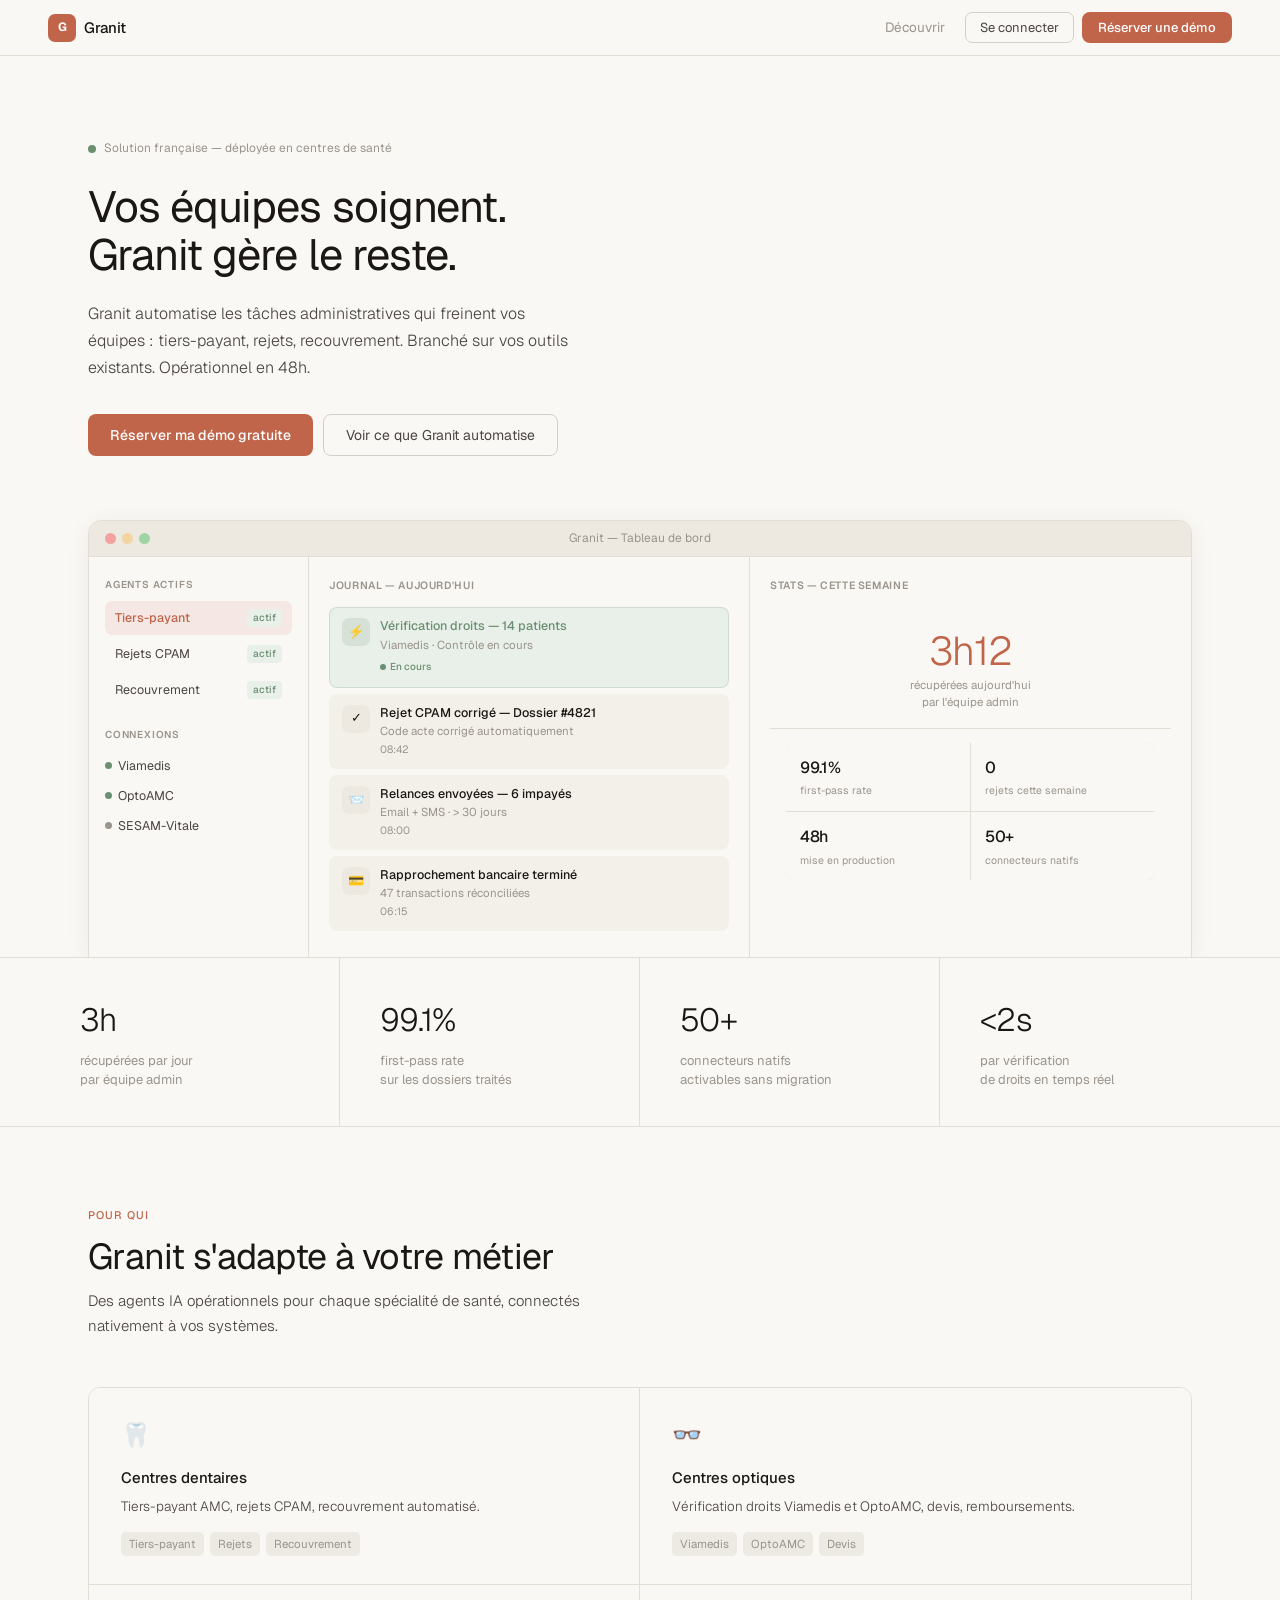
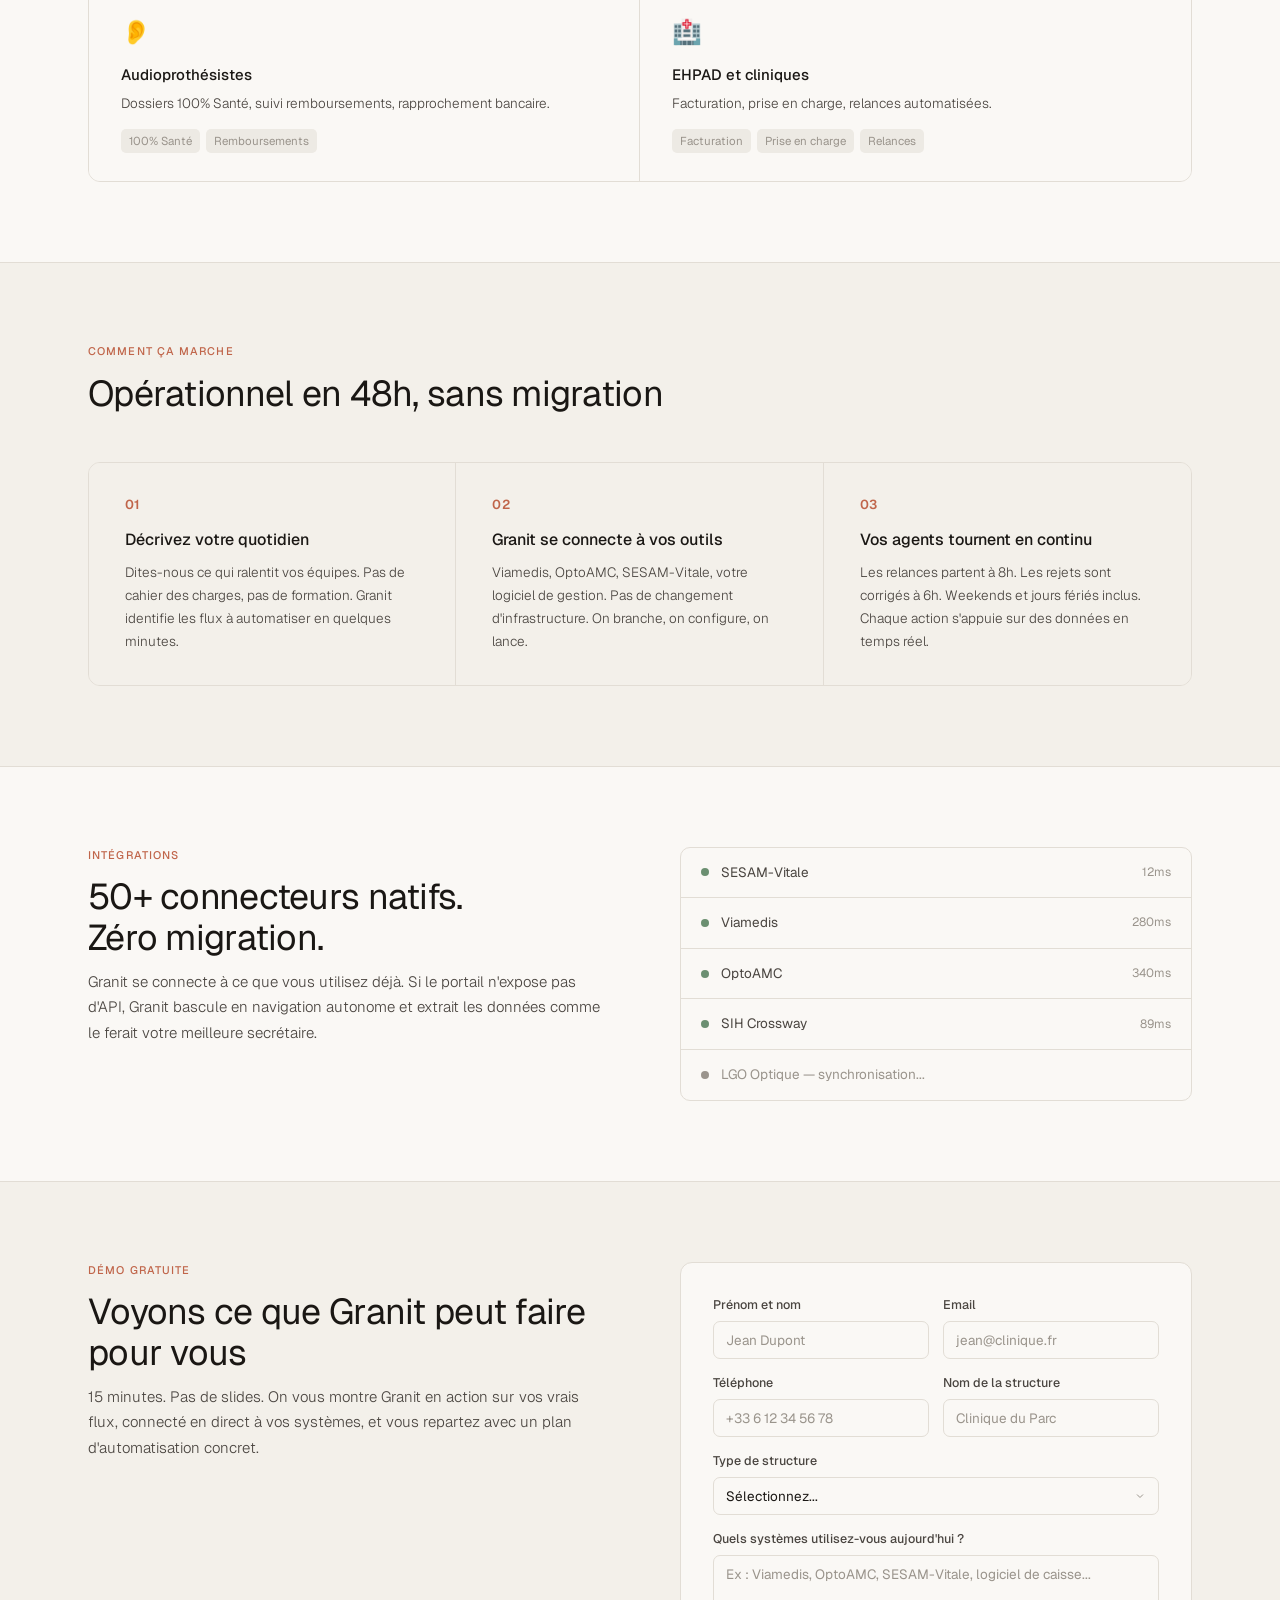
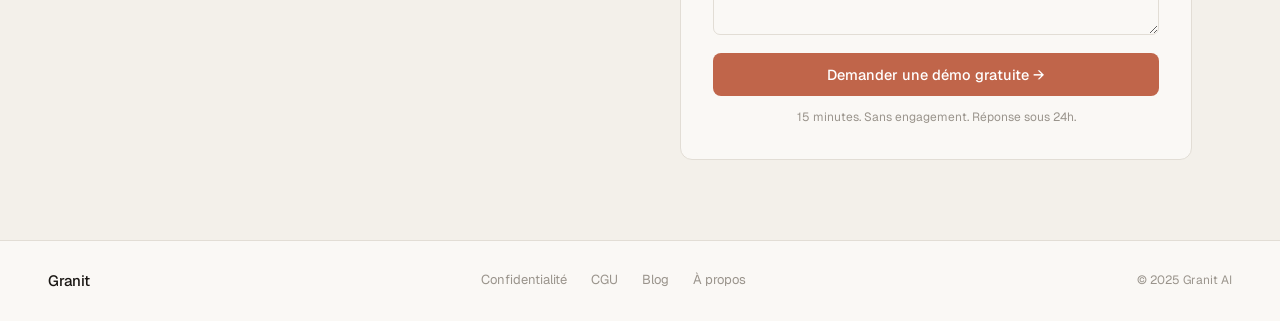
==== commit f76e72c3: "Redesign: warm beige/terracotta theme with embedded demo form - New color palette (--bg #FAF8F5, --t" ====
--- a/index.html
+++ b/index.html
@@ -3,7 +3,7 @@
 <head>
 <meta charset="UTF-8">
 <meta name="viewport" content="width=device-width, initial-scale=1.0">
-<title>Granit - Vos équipes soignent. Granit gère le reste.</title>
+<title>Granit — Vos équipes soignent. Granit gère le reste.</title>
 <link rel="stylesheet" href="css/style.css">
 </head>
 <body>
@@ -12,184 +12,374 @@
   <div class="nl" onclick="go('home')"><div class="nm">G</div> Granit</div>
   <div class="nr">
     <div class="na" data-page="discover" onclick="go('discover')">Découvrir</div>
-    <button class="ncta" onclick="go('demo')">Réserver une démo</button>
+    <button class="nav-signin">Se connecter</button>
+    <button class="nav-cta" onclick="goDemo()">Réserver une démo</button>
   </div>
 </nav>
 
 <!-- ═══ HOME ═══ -->
 <div class="page active" id="page-home">
-<div class="hero-wrap">
-<div class="tb">Vos systèmes ne se parlent pas ? <span onclick="go('discover')">Voyez comment Granit les connecte - et automatise le reste →</span></div>
-<section class="hero">
-  <h1>Vos équipes soignent.<br>Granit gère le <em>reste.</em></h1>
-  <p class="hero-sub">Granit automatise les tâches administratives qui freinent vos équipes : tiers-payant, rejets, recouvrement. Branché sur vos outils existants. Opérationnel en 48h.</p>
-  <div class="hq">
-    <span class="hqi">"On a récupéré 3h par jour"</span><div class="hdot"></div>
-    <span class="hqi">"Zéro rejet depuis 4 mois"</span><div class="hdot"></div>
-    <span class="hqi">"Enfin une IA branchée sur tous nos systèmes"</span>
-  </div>
-  <div class="hbtns">
-    <button class="bb" onclick="go('demo')">Réserver ma démo gratuite</button>
-    <button class="bo" onclick="go('discover')">Voir ce que Granit automatise</button>
-  </div>
-</section>
-<div class="stats-row">
-  <div class="stat">
-    <div class="stat-num"><em>3h</em></div>
-    <div class="stat-lbl">récupérées par jour par équipe admin</div>
-  </div>
-  <div class="stat">
-    <div class="stat-num"><em>99.1%</em></div>
-    <div class="stat-lbl">first-pass rate</div>
-  </div>
-  <div class="stat">
-    <div class="stat-num"><em>50+</em></div>
-    <div class="stat-lbl">connecteurs natifs activables</div>
-  </div>
-  <div class="stat">
-    <div class="stat-num"><em>&lt;2s</em></div>
-    <div class="stat-lbl">par vérification de droits</div>
+
+<!-- HERO -->
+<section class="hero-section">
+  <div class="hero-inner">
+    <div class="hero-text">
+      <div class="hero-badge">
+        <span class="hero-badge-dot"></span>
+        Solution française — déployée en centres de santé
+      </div>
+      <h1>Vos équipes soignent.<br>Granit gère le reste.</h1>
+      <p class="sub">Granit automatise les tâches administratives qui freinent vos équipes : tiers-payant, rejets, recouvrement. Branché sur vos outils existants. Opérationnel en 48h.</p>
+      <div class="hero-btns">
+        <button class="btn-terra" onclick="goDemo()">Réserver ma démo gratuite</button>
+        <button class="btn-ghost" onclick="go('discover')">Voir ce que Granit automatise</button>
+      </div>
+    </div>
+  </div>
+
+  <!-- MOCKUP -->
+  <div class="hero-mockup">
+    <div class="mockup">
+      <div class="mock-bar">
+        <div class="mock-dots">
+          <div class="dot dot-r"></div>
+          <div class="dot dot-y"></div>
+          <div class="dot dot-g"></div>
+        </div>
+        <span class="mock-title">Granit — Tableau de bord</span>
+      </div>
+      <div class="mock-body">
+
+        <!-- Sidebar -->
+        <div class="mock-sb">
+          <div class="mock-sb-sec">
+            <div class="mock-sb-label">Agents actifs</div>
+            <div class="mock-sb-item active">
+              Tiers-payant
+              <span class="mock-badge-a">actif</span>
+            </div>
+            <div class="mock-sb-item">
+              Rejets CPAM
+              <span class="mock-badge-a">actif</span>
+            </div>
+            <div class="mock-sb-item">
+              Recouvrement
+              <span class="mock-badge-a">actif</span>
+            </div>
+          </div>
+          <div class="mock-sb-sec">
+            <div class="mock-sb-label">Connexions</div>
+            <div class="mock-conn">
+              <span class="mock-conn-dot ok"></span>
+              Viamedis
+            </div>
+            <div class="mock-conn">
+              <span class="mock-conn-dot ok"></span>
+              OptoAMC
+            </div>
+            <div class="mock-conn">
+              <span class="mock-conn-dot sync"></span>
+              SESAM-Vitale
+            </div>
+          </div>
+        </div>
+
+        <!-- Journal -->
+        <div class="mock-col">
+          <div class="mock-col-title">Journal — aujourd'hui</div>
+
+          <div class="log-item running">
+            <div class="log-icon">⚡</div>
+            <div class="log-body">
+              <div class="log-title">Vérification droits — 14 patients</div>
+              <div class="log-desc">Viamedis · Contrôle en cours</div>
+              <div class="log-running-badge">En cours</div>
+            </div>
+          </div>
+
+          <div class="log-item">
+            <div class="log-icon">✓</div>
+            <div class="log-body">
+              <div class="log-title">Rejet CPAM corrigé — Dossier #4821</div>
+              <div class="log-desc">Code acte corrigé automatiquement</div>
+              <div class="log-time">08:42</div>
+            </div>
+          </div>
+
+          <div class="log-item">
+            <div class="log-icon">📨</div>
+            <div class="log-body">
+              <div class="log-title">Relances envoyées — 6 impayés</div>
+              <div class="log-desc">Email + SMS · &gt; 30 jours</div>
+              <div class="log-time">08:00</div>
+            </div>
+          </div>
+
+          <div class="log-item">
+            <div class="log-icon">💳</div>
+            <div class="log-body">
+              <div class="log-title">Rapprochement bancaire terminé</div>
+              <div class="log-desc">47 transactions réconciliées</div>
+              <div class="log-time">06:15</div>
+            </div>
+          </div>
+        </div>
+
+        <!-- Stats -->
+        <div class="mock-col">
+          <div class="mock-col-title">Stats — cette semaine</div>
+          <div class="mock-stat-main">
+            <div class="mock-stat-num">3h12</div>
+            <div class="mock-stat-lbl">récupérées aujourd'hui<br>par l'équipe admin</div>
+          </div>
+          <div class="mock-stat-grid">
+            <div class="mock-mini">
+              <div class="mock-mini-num">99.1%</div>
+              <div class="mock-mini-lbl">first-pass rate</div>
+            </div>
+            <div class="mock-mini">
+              <div class="mock-mini-num">0</div>
+              <div class="mock-mini-lbl">rejets cette semaine</div>
+            </div>
+            <div class="mock-mini">
+              <div class="mock-mini-num">48h</div>
+              <div class="mock-mini-lbl">mise en production</div>
+            </div>
+            <div class="mock-mini">
+              <div class="mock-mini-num">50+</div>
+              <div class="mock-mini-lbl">connecteurs natifs</div>
+            </div>
+          </div>
+        </div>
+
+      </div>
+    </div>
+  </div>
+</section>
+
+<!-- METRICS BAND -->
+<div class="metrics">
+  <div class="metrics-inner">
+    <div class="metric">
+      <div class="metric-val">3h</div>
+      <div class="metric-lbl">récupérées par jour<br>par équipe admin</div>
+    </div>
+    <div class="metric">
+      <div class="metric-val">99.1%</div>
+      <div class="metric-lbl">first-pass rate<br>sur les dossiers traités</div>
+    </div>
+    <div class="metric">
+      <div class="metric-val">50+</div>
+      <div class="metric-lbl">connecteurs natifs<br>activables sans migration</div>
+    </div>
+    <div class="metric">
+      <div class="metric-val">&lt;2s</div>
+      <div class="metric-lbl">par vérification<br>de droits en temps réel</div>
+    </div>
   </div>
 </div>
-</div>
-
-<section class="feats">
-  <div class="feat">
-    <div><h2>Décrivez votre quotidien,<br>Granit fait le <em>reste.</em></h2><p>Pas de cahier des charges. Pas de formation. Dites-nous ce qui vous ralentit - tiers-payant, rejets, impayés - et Granit déploie les bons agents en quelques minutes. Chaque agent se branche automatiquement sur les API de vos outils existants.</p></div>
-    <div class="demo"><div class="dtop"><div class="dd dr"></div><div class="dd dy"></div><div class="dd dg"></div><span class="dti">Granit Agent Builder</span></div><div class="dbd">
-      <div class="cr"><div class="cav cai">G</div><div class="cb">Quel est votre secteur ? Qu'est-ce qui prend le plus de temps à vos équipes admin ?</div></div>
-      <div class="cr" style="justify-content:flex-end"><div class="cb cbu">Centre optique. Le tiers-payant nous prend 3h/jour.</div></div>
-      <div class="cr"><div class="cav cai">G</div><div class="cb">Je connecte OptoAMC + Viamedis et configure 3 agents : vérification droits, calcul reste à charge, rapprochement bancaire auto. On lance ?</div></div>
-      <div class="cr" style="justify-content:flex-end"><div class="cb cbu">Oui !</div></div>
-      <div class="cr"><div class="cav cai">G</div><div class="cb cbs">▸ Viamedis ✓  ▸ OptoAMC ✓  ▸ Banque ✓</div></div>
-    </div></div>
-  </div>
-  <div class="feat">
-    <div><h2>Branché sur vos outils.<br>Sans <em>migration.</em></h2><p>Granit se connecte à ce que vous utilisez déjà : Viamedis, OptoAMC, SESAM-Vitale, votre logiciel de gestion, votre banque. Pas de changement d'infrastructure. Pas de développement sur mesure. On branche, on configure, on lance.</p></div>
-    <div class="demo"><div class="dtop"><div class="dd dr"></div><div class="dd dy"></div><div class="dd dg"></div><span class="dti">Connexions actives</span></div><div class="dst">
-      <div class="si"><div class="sii sok">✓</div><span>SESAM-Vitale</span><span class="sit">12ms</span></div>
-      <div class="si"><div class="sii sok">✓</div><span>Viamedis</span><span class="sit">280ms</span></div>
-      <div class="si"><div class="sii sok">✓</div><span>OptoAMC</span><span class="sit">340ms</span></div>
-      <div class="si"><div class="sii sok">✓</div><span>SIH Crossway</span><span class="sit">89ms</span></div>
-      <div class="si"><div class="sii srun">⟳</div><span style="color:var(--g400)">LGO Optique - synchronisation...</span></div>
-    </div></div>
-  </div>
-  <div class="feat">
-    <div><h2>Le portail n'a pas d'API ?<br>Granit se <em>débrouille.</em></h2><p>Certaines mutuelles n'exposent aucune API. Pas de problème - Granit bascule en navigation autonome : il s'authentifie, navigue et extrait les données comme le ferait votre meilleure secrétaire, sans jamais s'arrêter.</p></div>
-    <div class="demo"><div class="dtop"><div class="dd dr"></div><div class="dd dy"></div><div class="dd dg"></div><span class="dti">Navigation autonome</span></div><div class="dbd">
-      <div class="cr"><div class="cav cai">G</div><div class="cb">Le portail AMC n'expose pas d'API. Bascule en navigation autonome.</div></div>
-      <div class="cr"><div class="cav cai">G</div><div class="cb cbs">🌐 Authentification portail...<br>📋 Extraction garanties...<br>✓ 100% Santé - Classe A</div></div>
-      <div class="cr"><div class="cav cai">G</div><div class="cb">Portail modifié. Adaptation en cours... Chemin alternatif ✓</div></div>
-    </div></div>
-  </div>
-  <div class="feat">
-    <div><h2>Vous dormez.<br>Granit <em>travaille.</em></h2><p>Les relances partent à 8h. Les rejets sont corrigés à 6h. Les droits sont vérifiés la veille de chaque RDV. Programmez une fois, Granit tourne en continu - weekends et jours fériés inclus. Chaque action s'appuie sur des connexions en temps réel, jamais sur des données périmées.</p></div>
-    <div class="demo"><div class="dtop"><div class="dd dr"></div><div class="dd dy"></div><div class="dd dg"></div><span class="dti">Scheduler</span></div><div class="dbd">
-      <div class="cr" style="justify-content:flex-end"><div class="cb cbu">Lance le recouvrement tous les matins à 8h</div></div>
-      <div class="cr"><div class="cav cai">G</div><div class="cb">✓ Programmé. 8h chaque matin :<br>1. Scan impayés > 30j<br>2. Relances email/SMS<br>3. Escalade > 90j<br><br>⏱ Prochaine : <b>14h 23min</b></div></div>
-    </div></div>
-  </div>
-</section>
-
-<section class="psec">
-  <h2>Quel que soit votre métier,<br>Granit parle votre <em>langue.</em></h2>
-  <div class="pills" id="pills"></div>
-</section>
-<section class="tsec">
-  <h2>50+ connecteurs natifs. <em>Zéro migration.</em></h2>
-  <div class="tg" id="tg"></div>
-</section>
-
-<section class="pourqui">
-  <h2>Granit s'adapte à votre <em>métier</em></h2>
-  <div class="pq-grid">
-    <div class="pq-card">
-      <div class="pq-icon">🦷</div>
-      <h3>Centres dentaires</h3>
-      <p>Tiers-payant AMC, rejets CPAM, recouvrement</p>
-    </div>
-    <div class="pq-card">
-      <div class="pq-icon">👓</div>
-      <h3>Centres optiques</h3>
-      <p>Vérification droits Viamedis / OptoAMC, devis, remboursements</p>
-    </div>
-    <div class="pq-card">
-      <div class="pq-icon">👂</div>
-      <h3>Audioprothésistes</h3>
-      <p>Dossiers 100% Santé, suivi remboursements</p>
-    </div>
-    <div class="pq-card">
-      <div class="pq-icon">🏥</div>
-      <h3>EHPAD et cliniques</h3>
-      <p>Facturation, prise en charge, relances</p>
-    </div>
-  </div>
-  <div class="pq-cta">
-    <button class="bb" onclick="go('demo')">Demander une démo gratuite</button>
-  </div>
-</section>
-
-<section class="ctasec">
-  <h2>La santé change. Restez <em>devant.</em></h2>
-  <p>Recevez nos études de cas, retours d'expérience et nouveautés.</p>
-  <div class="nletter"><input type="email" placeholder="email@example.com"><button>S'inscrire</button></div>
-</section>
-</div>
+
+<!-- POUR QUI -->
+<section class="pq-section">
+  <div class="pq-inner">
+    <div class="eyebrow">Pour qui</div>
+    <h2 class="section-title">Granit s'adapte à votre métier</h2>
+    <p class="section-sub">Des agents IA opérationnels pour chaque spécialité de santé, connectés nativement à vos systèmes.</p>
+    <div class="pq-grid">
+      <div class="pq-card">
+        <div class="pq-icon">🦷</div>
+        <h3>Centres dentaires</h3>
+        <p>Tiers-payant AMC, rejets CPAM, recouvrement automatisé.</p>
+        <div class="pq-tags">
+          <span class="pq-tag">Tiers-payant</span>
+          <span class="pq-tag">Rejets</span>
+          <span class="pq-tag">Recouvrement</span>
+        </div>
+      </div>
+      <div class="pq-card">
+        <div class="pq-icon">👓</div>
+        <h3>Centres optiques</h3>
+        <p>Vérification droits Viamedis et OptoAMC, devis, remboursements.</p>
+        <div class="pq-tags">
+          <span class="pq-tag">Viamedis</span>
+          <span class="pq-tag">OptoAMC</span>
+          <span class="pq-tag">Devis</span>
+        </div>
+      </div>
+      <div class="pq-card">
+        <div class="pq-icon">👂</div>
+        <h3>Audioprothésistes</h3>
+        <p>Dossiers 100% Santé, suivi remboursements, rapprochement bancaire.</p>
+        <div class="pq-tags">
+          <span class="pq-tag">100% Santé</span>
+          <span class="pq-tag">Remboursements</span>
+        </div>
+      </div>
+      <div class="pq-card">
+        <div class="pq-icon">🏥</div>
+        <h3>EHPAD et cliniques</h3>
+        <p>Facturation, prise en charge, relances automatisées.</p>
+        <div class="pq-tags">
+          <span class="pq-tag">Facturation</span>
+          <span class="pq-tag">Prise en charge</span>
+          <span class="pq-tag">Relances</span>
+        </div>
+      </div>
+    </div>
+  </div>
+</section>
+
+<!-- COMMENT CA MARCHE -->
+<section class="how-section">
+  <div class="how-inner">
+    <div class="eyebrow">Comment ça marche</div>
+    <h2 class="section-title">Opérationnel en 48h, sans migration</h2>
+    <div class="how-grid">
+      <div class="how-step">
+        <div class="how-num">01</div>
+        <h3>Décrivez votre quotidien</h3>
+        <p>Dites-nous ce qui ralentit vos équipes. Pas de cahier des charges, pas de formation. Granit identifie les flux à automatiser en quelques minutes.</p>
+      </div>
+      <div class="how-step">
+        <div class="how-num">02</div>
+        <h3>Granit se connecte à vos outils</h3>
+        <p>Viamedis, OptoAMC, SESAM-Vitale, votre logiciel de gestion. Pas de changement d'infrastructure. On branche, on configure, on lance.</p>
+      </div>
+      <div class="how-step">
+        <div class="how-num">03</div>
+        <h3>Vos agents tournent en continu</h3>
+        <p>Les relances partent à 8h. Les rejets sont corrigés à 6h. Weekends et jours fériés inclus. Chaque action s'appuie sur des données en temps réel.</p>
+      </div>
+    </div>
+  </div>
+</section>
+
+<!-- INTEGRATIONS -->
+<section class="integ-section">
+  <div class="integ-inner">
+    <div>
+      <div class="eyebrow">Intégrations</div>
+      <h2 class="section-title">50+ connecteurs natifs.<br>Zéro migration.</h2>
+      <p class="section-sub">Granit se connecte à ce que vous utilisez déjà. Si le portail n'expose pas d'API, Granit bascule en navigation autonome et extrait les données comme le ferait votre meilleure secrétaire.</p>
+    </div>
+    <div class="integ-list">
+      <div class="integ-row">
+        <span class="integ-dot ok"></span>
+        <span class="integ-name">SESAM-Vitale</span>
+        <span class="integ-time">12ms</span>
+      </div>
+      <div class="integ-row">
+        <span class="integ-dot ok"></span>
+        <span class="integ-name">Viamedis</span>
+        <span class="integ-time">280ms</span>
+      </div>
+      <div class="integ-row">
+        <span class="integ-dot ok"></span>
+        <span class="integ-name">OptoAMC</span>
+        <span class="integ-time">340ms</span>
+      </div>
+      <div class="integ-row">
+        <span class="integ-dot ok"></span>
+        <span class="integ-name">SIH Crossway</span>
+        <span class="integ-time">89ms</span>
+      </div>
+      <div class="integ-row">
+        <span class="integ-dot sync"></span>
+        <span class="integ-name" style="color:var(--text-muted)">LGO Optique — synchronisation...</span>
+      </div>
+    </div>
+  </div>
+</section>
+
+<!-- DEMO SECTION -->
+<section class="demo-section" id="demo">
+  <div class="demo-inner">
+    <div>
+      <div class="eyebrow">Démo gratuite</div>
+      <h2 class="section-title">Voyons ce que Granit peut faire pour vous</h2>
+      <p class="section-sub">15 minutes. Pas de slides. On vous montre Granit en action sur vos vrais flux, connecté en direct à vos systèmes, et vous repartez avec un plan d'automatisation concret.</p>
+    </div>
+    <div class="demo-form-card">
+      <form id="demoForm" onsubmit="submitDemo(event)">
+        <div class="form-row">
+          <div class="form-group">
+            <label>Prénom et nom</label>
+            <input type="text" name="name" required placeholder="Jean Dupont">
+          </div>
+          <div class="form-group">
+            <label>Email</label>
+            <input type="email" name="email" required placeholder="jean@clinique.fr">
+          </div>
+        </div>
+        <div class="form-row">
+          <div class="form-group">
+            <label>Téléphone</label>
+            <input type="tel" name="phone" placeholder="+33 6 12 34 56 78">
+          </div>
+          <div class="form-group">
+            <label>Nom de la structure</label>
+            <input type="text" name="org" placeholder="Clinique du Parc">
+          </div>
+        </div>
+        <div class="form-group">
+          <label>Type de structure</label>
+          <select name="type" required>
+            <option value="" disabled selected>Sélectionnez...</option>
+            <option>Centre dentaire</option>
+            <option>Centre optique</option>
+            <option>Audioprothésiste</option>
+            <option>Hôpital / Clinique</option>
+            <option>EHPAD</option>
+            <option>Pharmacie</option>
+            <option>Laboratoire pharmaceutique</option>
+            <option>Laboratoire de biologie</option>
+            <option>Orthodontie / Orthopédie</option>
+            <option>Autre</option>
+          </select>
+        </div>
+        <div class="form-group">
+          <label>Quels systèmes utilisez-vous aujourd'hui ?</label>
+          <textarea name="challenge" placeholder="Ex : Viamedis, OptoAMC, SESAM-Vitale, logiciel de caisse..."></textarea>
+        </div>
+        <button type="submit" class="form-submit">Demander une démo gratuite →</button>
+        <div class="form-note">15 minutes. Sans engagement. Réponse sous 24h.</div>
+      </form>
+      <div class="form-success" id="formSuccess">
+        <div class="check">✓</div>
+        <h2>C'est noté !</h2>
+        <p>Notre équipe prépare votre démo personnalisée. Vous recevez un email sous 24h avec votre créneau.</p>
+      </div>
+    </div>
+  </div>
+</section>
+
+</div><!-- end page-home -->
 
 <!-- ═══ DISCOVER ═══ -->
 <div class="page" id="page-discover">
-<div class="disc-hero">
-  <h1>Ce que Granit automatise <em>aujourd'hui</em></h1>
-  <p>Des dizaines d'agents IA déjà opérationnels dans les centres dentaires, optiques, hôpitaux, EHPAD et pharmacies. Chacun connecté en natif à vos systèmes. Trouvez le vôtre.</p>
+  <div class="disc-hero">
+    <h1>Ce que Granit automatise <em>aujourd'hui</em></h1>
+    <p>Des dizaines d'agents IA déjà opérationnels dans les centres dentaires, optiques, hôpitaux, EHPAD et pharmacies. Chacun connecté en natif à vos systèmes. Trouvez le vôtre.</p>
+  </div>
+  <div class="disc-layout">
+    <div class="disc-sidebar" id="discSidebar"></div>
+    <div style="flex:1;min-width:0">
+      <div class="disc-count" id="discCount"></div>
+      <div class="disc-grid" id="discGrid"></div>
+      <div class="load-more" id="loadMore"><button onclick="loadMoreAgents()">Charger plus</button></div>
+    </div>
+  </div>
 </div>
-<div class="disc-layout">
-  <div class="disc-sidebar" id="discSidebar"></div>
-  <div>
-    <div class="disc-count" id="discCount"></div>
-    <div class="disc-grid" id="discGrid"></div>
-    <div class="load-more" id="loadMore"><button onclick="loadMoreAgents()">Charger plus</button></div>
-  </div>
-</div>
-</div>
-
-<!-- ═══ DEMO ═══ -->
-<div class="page" id="page-demo">
-<div class="demo-page">
-  <h1>Voyons ce que Granit peut faire pour <em>vous</em></h1>
-  <p>15 minutes. Pas de slides. On vous montre Granit en action sur vos vrais flux - connecté en direct à vos systèmes - et vous repartez avec un plan d'automatisation concret.</p>
-  <form id="demoForm" onsubmit="submitDemo(event)">
-    <div class="form-group"><label>Prénom et nom</label><input type="text" name="name" required placeholder="Jean Dupont"></div>
-    <div class="form-group"><label>Email</label><input type="email" name="email" required placeholder="jean@clinique.fr"></div>
-    <div class="form-group"><label>Téléphone</label><input type="tel" name="phone" placeholder="+33 6 12 34 56 78"></div>
-    <div class="form-group"><label>Nom de la structure</label><input type="text" name="org" placeholder="Clinique du Parc"></div>
-    <div class="form-group"><label>Type de structure</label>
-      <select name="type" required>
-        <option value="" disabled selected>Sélectionnez...</option>
-        <option>Centre dentaire</option><option>Centre optique</option><option>Audioprothésiste</option>
-        <option>Hôpital / Clinique</option><option>EHPAD</option><option>Pharmacie</option>
-        <option>Laboratoire pharmaceutique</option><option>Laboratoire de biologie</option>
-        <option>Orthodontie / Orthopédie</option><option>Autre</option>
-      </select>
-    </div>
-    <div class="form-group"><label>Quels systèmes utilisez-vous aujourd'hui ?</label><textarea name="challenge" placeholder="Ex : Viamedis, OptoAMC, SESAM-Vitale, logiciel de caisse..."></textarea></div>
-    <button type="submit" class="form-submit">Demander une démo gratuite →</button>
-    <div class="form-note">15 minutes. Sans engagement. Réponse sous 24h.</div>
-  </form>
-  <div class="form-success" id="formSuccess">
-    <div class="check">✓</div>
-    <h2>C'est noté !</h2>
-    <p>Notre équipe prépare votre démo personnalisée. Vous recevez un email sous 24h avec votre créneau.</p>
-  </div>
-</div>
-</div>
 
 <footer>
-  <div class="fl"><div class="flg">Granit</div>Vos équipes soignent. Granit gère le reste.<br><br>© 2025 Granit AI - Solution française d'automatisation administrative pour la santé</div>
-  <div class="fcs">
-    <div class="fc"><h4>Produit</h4><a onclick="go('discover')">Découvrir</a><a onclick="go('demo')">Réserver une démo</a></div>
-    <div class="fc"><h4>Entreprise</h4><a href="#">Blog</a><a href="#">À propos</a></div>
-    <div class="fc"><h4>Légal</h4><a href="#">Confidentialité</a><a href="#">CGU</a></div>
-  </div>
+  <div class="footer-brand">Granit</div>
+  <div class="footer-links">
+    <a href="#">Confidentialité</a>
+    <a href="#">CGU</a>
+    <a href="#">Blog</a>
+    <a href="#">À propos</a>
+  </div>
+  <div class="footer-copy">© 2025 Granit AI</div>
 </footer>
 
 <script src="js/data.js"></script>
--- a/css/style.css
+++ b/css/style.css
@@ -1,207 +1,239 @@
-@import url('https://fonts.googleapis.com/css2?family=Instrument+Serif:ital@0;1&family=Plus+Jakarta+Sans:ital,wght@0,300;0,400;0,500;0,600;1,300;1,400&display=swap');
+@import url('https://fonts.googleapis.com/css2?family=Geist:wght@100..900&display=swap');
 *,*::before,*::after{margin:0;padding:0;box-sizing:border-box}
 :root{
-  --white:#fff;--black:#0a0a0a;
-  --g50:#f9fafb;--g100:#f3f4f6;--g200:#e5e7eb;--g300:#d1d5db;
-  --g400:#9ca3af;--g500:#6b7280;--g600:#4b5563;--g700:#374151;--g800:#1f2937;
-  --accent:#10b981;--accent-v:#0d9488;--accent-light:#ecfdf5;--accent-dim:rgba(16,185,129,.08);
-  --serif:'Instrument Serif',Georgia,serif;
-  --sans:'Plus Jakarta Sans',-apple-system,BlinkMacSystemFont,'Segoe UI',Roboto,sans-serif;
-  --mono:ui-monospace,SFMono-Regular,Menlo,monospace;
-  --max:1120px;--r:14px;
+  --bg:#FAF8F5;--bg2:#F3F0EA;--bg3:#EDE9E1;
+  --border:#E2DDD5;--border2:#D4CFC6;
+  --text:#1A1714;--text-soft:#4A4540;--text-muted:#9A948C;
+  --terra:#C0654A;--terra-light:#F5E8E4;--terra-hover:#A8553C;
+  --sage:#6B8F71;--sage-light:#E8F0E9;
+  --tag-bg:#EDEAE4;
+  --sans:'Geist',-apple-system,BlinkMacSystemFont,'Segoe UI',sans-serif;
+  --max:1200px;
 }
 html{scroll-behavior:smooth}
-body{font-family:var(--sans);background:var(--white);color:var(--black);-webkit-font-smoothing:antialiased;overflow-x:hidden;line-height:1.6;font-size:15px}
+body{font-family:var(--sans);background:var(--bg);color:var(--text);-webkit-font-smoothing:antialiased;overflow-x:hidden;line-height:1.6;font-size:15px}
 a{color:inherit;text-decoration:none}
 .page{display:none}.page.active{display:block}
 
-/* NAV */
-nav{position:fixed;top:0;left:0;right:0;z-index:100;height:56px;display:flex;align-items:center;justify-content:space-between;padding:0 28px;background:rgba(9,9,11,.85);backdrop-filter:blur(20px) saturate(180%);border-bottom:1px solid rgba(255,255,255,.06)}
-.nl{font-family:var(--sans);font-weight:600;font-size:16px;display:flex;align-items:center;gap:7px;cursor:pointer;color:white}
-.nm{width:24px;height:24px;background:var(--accent);border-radius:6px;display:flex;align-items:center;justify-content:center;color:white;font-size:11px;font-weight:700}
-.nr{display:flex;align-items:center;gap:4px}
-.na{font-size:13px;font-weight:500;color:rgba(255,255,255,.55);padding:6px 12px;border-radius:7px;transition:.15s;cursor:pointer}
-.na:hover,.na.act{color:white;background:rgba(255,255,255,.08)}
-.nlang{font-size:11px;font-weight:500;background:rgba(255,255,255,.06);border:1px solid rgba(255,255,255,.12);border-radius:5px;padding:4px 9px;cursor:pointer;color:rgba(255,255,255,.45);font-family:var(--sans);margin-left:4px;transition:.15s}
-.nlang:hover{border-color:rgba(255,255,255,.3);color:white}
-.ncta{background:linear-gradient(135deg,var(--accent),var(--accent-v));color:white;border:none;border-radius:7px;padding:7px 16px;font-size:13px;font-weight:600;cursor:pointer;font-family:var(--sans);margin-left:4px;transition:.2s;box-shadow:0 2px 12px rgba(16,185,129,.25)}
-.ncta:hover{transform:translateY(-1px);box-shadow:0 4px 20px rgba(16,185,129,.4)}
-
-/* HERO WRAP */
-.hero-wrap{background:linear-gradient(160deg,#09090b 0%,#0d1a14 55%,#09090b 100%);padding-top:56px}
-
-/* TOPBAR */
-.tb{padding:10px 20px;text-align:center;background:rgba(255,255,255,.03);border-bottom:1px solid rgba(255,255,255,.05);font-size:13px;color:rgba(255,255,255,.4)}
-.tb span{text-decoration:underline;text-underline-offset:3px;cursor:pointer;color:rgba(255,255,255,.65)}
-
-/* BTNS */
-.bb{background:linear-gradient(135deg,var(--accent),var(--accent-v));color:white;border:none;border-radius:8px;padding:11px 26px;font-size:14px;font-weight:600;cursor:pointer;font-family:var(--sans);transition:.2s;box-shadow:0 4px 20px rgba(16,185,129,.3)}
-.bb:hover{transform:translateY(-2px);box-shadow:0 8px 28px rgba(16,185,129,.45)}
-.bo{background:rgba(255,255,255,.07);color:rgba(255,255,255,.8);border:1px solid rgba(255,255,255,.12);border-radius:8px;padding:11px 26px;font-size:14px;font-weight:500;cursor:pointer;font-family:var(--sans);transition:.2s}
-.bo:hover{background:rgba(255,255,255,.12);border-color:rgba(255,255,255,.25);color:white}
-
-/* HERO */
-.hero{text-align:center;padding:72px 24px 28px;max-width:800px;margin:0 auto}
-.hero h1{font-family:var(--serif);font-weight:400;font-size:clamp(44px,7.5vw,76px);line-height:1.06;letter-spacing:-.01em;color:white}
-.hero h1 em{font-style:italic;background:linear-gradient(135deg,#6ee7b7,#5eead4);-webkit-background-clip:text;-webkit-text-fill-color:transparent;background-clip:text}
-.hero-sub{font-size:15px;color:rgba(255,255,255,.55);margin-top:20px;line-height:1.75;max-width:560px;margin-left:auto;margin-right:auto}
-.hq{display:flex;align-items:center;justify-content:center;gap:10px;margin-top:28px;flex-wrap:wrap}
-.hqi{font-size:13px;color:rgba(255,255,255,.38);font-style:italic}
-.hdot{width:3px;height:3px;border-radius:50%;background:rgba(255,255,255,.15)}
-.hbtns{display:flex;gap:10px;justify-content:center;margin-top:36px}
-
-/* STATS ROW */
-.stats-row{display:grid;grid-template-columns:repeat(4,1fr);max-width:860px;margin:0 auto;padding:56px 24px 64px;gap:0}
-.stat{text-align:center;padding:16px 12px;position:relative}
-.stat:not(:last-child)::after{content:'';position:absolute;right:0;top:15%;height:70%;width:1px;background:rgba(255,255,255,.07)}
-.stat-num{font-family:var(--serif);font-size:clamp(36px,4.5vw,52px);line-height:1;margin-bottom:10px;font-style:italic}
-.stat-num em{background:linear-gradient(135deg,#6ee7b7,#5eead4);-webkit-background-clip:text;-webkit-text-fill-color:transparent;background-clip:text;font-style:italic}
-.stat-lbl{font-size:12px;color:rgba(255,255,255,.35);line-height:1.55;max-width:120px;margin:0 auto}
-
-/* FEATURES */
-.feats{max-width:var(--max);margin:0 auto;padding:20px 24px 80px;counter-reset:feat}
-.feat{display:grid;grid-template-columns:1fr 1.15fr;gap:56px;align-items:start;padding:72px 0;border-top:1px solid var(--g100);counter-increment:feat}
-.feat:first-child{border:none}
-.feat>div:first-child{position:relative;padding-top:44px}
-.feat>div:first-child::before{content:"0" counter(feat);position:absolute;top:0;left:0;font-family:var(--sans);font-size:11px;font-weight:700;letter-spacing:.1em;color:var(--accent);text-transform:uppercase}
-.feat h2{font-family:var(--serif);font-weight:400;font-size:clamp(24px,3.2vw,34px);line-height:1.18}
-.feat h2 em{font-style:italic}
-.feat>div:first-child>p{font-size:14px;color:var(--g500);margin-top:14px;line-height:1.75;max-width:400px}
-.demo{background:white;border:1px solid var(--g200);border-radius:16px;overflow:hidden;box-shadow:0 24px 64px rgba(0,0,0,.07),0 4px 16px rgba(0,0,0,.04)}
-.dtop{display:flex;align-items:center;gap:6px;padding:12px 16px;border-bottom:1px solid var(--g200);background:var(--g50)}
-.dd{width:7px;height:7px;border-radius:50%}.dr{background:#fca5a5}.dy{background:#fde68a}.dg{background:#6ee7b7}
-.dti{font-size:11px;color:var(--g400);margin-left:6px;font-weight:500}
-.dbd{padding:16px}
-.cr{display:flex;gap:8px;margin-bottom:10px}.cr:last-child{margin-bottom:0}
-.cav{width:24px;height:24px;border-radius:50%;flex-shrink:0;display:flex;align-items:center;justify-content:center;font-size:10px;font-weight:600}
-.cai{background:var(--accent);color:white}.cau{background:var(--g200);color:var(--g600)}
-.cb{background:white;border:1px solid var(--g200);border-radius:9px 9px 9px 2px;padding:8px 12px;font-size:12.5px;color:var(--g700);line-height:1.55;max-width:320px}
-.cbu{background:linear-gradient(135deg,var(--accent),var(--accent-v));color:white;border:none;border-radius:9px 9px 2px 9px;margin-left:auto}
-.cbs{background:var(--g100);border:1px dashed var(--g300);color:var(--g500);font-size:11.5px;border-radius:7px;width:100%;font-family:var(--mono);line-height:1.7}
-.dst{padding:14px 16px}
-.si{display:flex;align-items:center;gap:8px;padding:6px 0;font-size:12px;color:var(--g600)}
-.sii{width:20px;height:20px;border-radius:50%;display:flex;align-items:center;justify-content:center;font-size:10px;flex-shrink:0}
-.sok{background:#d1fae5;color:#059669}.srun{background:#dbeafe;color:#2563eb;animation:pls 1.5s ease infinite}.swt{background:var(--g100);color:var(--g400)}
-@keyframes pls{0%,100%{opacity:1}50%{opacity:.4}}
-.sit{margin-left:auto;font-size:10px;color:var(--g400)}
-
-/* PILLS */
-.psec{padding:80px 24px;text-align:center}
-.psec h2{font-family:var(--serif);font-weight:400;font-size:clamp(24px,4vw,38px);line-height:1.15;margin-bottom:32px}
-.psec h2 em{font-style:italic}
-.pills{display:flex;flex-wrap:wrap;justify-content:center;gap:8px;max-width:860px;margin:0 auto}
-.pill{display:inline-flex;align-items:center;gap:5px;padding:8px 16px;border-radius:100px;background:white;border:1px solid var(--g200);font-size:13.5px;font-weight:500;color:var(--g700);cursor:pointer;transition:.2s}
-.pill:hover{border-color:var(--accent);color:var(--accent);background:var(--accent-light);transform:translateY(-1px)}
-
-/* TOOLS */
-.tsec{padding:64px 24px;max-width:920px;margin:0 auto}
-.tsec h2{font-family:var(--serif);font-weight:400;text-align:center;font-size:clamp(24px,4vw,38px);line-height:1.15;margin-bottom:40px}
-.tsec h2 em{font-style:italic}
-.tg{display:grid;grid-template-columns:repeat(3,1fr);gap:1px;background:var(--g200);border-radius:var(--r);overflow:hidden}
-.tc{background:white;padding:24px 20px;transition:.2s}
-.tc:hover{background:var(--accent-light)}
-.tci{font-size:20px;margin-bottom:8px}.tcn{font-size:13px;font-weight:600;margin-bottom:3px}.tcd{font-size:12px;color:var(--g500);line-height:1.5}
-
-/* CTA — dark */
-.ctasec{text-align:center;padding:100px 24px 120px;background:linear-gradient(160deg,#09090b,#0d1a14);margin-top:48px}
-.ctasec h2{font-family:var(--serif);font-weight:400;font-size:clamp(28px,4.5vw,44px);line-height:1.1;margin-bottom:14px;color:white}
-.ctasec h2 em{font-style:italic;background:linear-gradient(135deg,#6ee7b7,#5eead4);-webkit-background-clip:text;-webkit-text-fill-color:transparent;background-clip:text}
-.ctasec>p{font-size:14px;color:rgba(255,255,255,.4);margin-bottom:32px;max-width:400px;margin-left:auto;margin-right:auto}
-.nletter{display:flex;gap:8px;justify-content:center;max-width:380px;margin:0 auto}
-.nletter input{flex:1;border:1px solid rgba(255,255,255,.12);border-radius:8px;padding:10px 14px;font-family:var(--sans);font-size:13px;outline:none;background:rgba(255,255,255,.05);color:white}
-.nletter input::placeholder{color:rgba(255,255,255,.22)}
-.nletter input:focus{border-color:var(--accent)}
-.nletter button{background:linear-gradient(135deg,var(--accent),var(--accent-v));color:white;border:none;border-radius:8px;padding:10px 18px;font-size:13px;font-weight:600;cursor:pointer;font-family:var(--sans);box-shadow:0 4px 16px rgba(16,185,129,.25);transition:.2s}
-.nletter button:hover{transform:translateY(-1px);box-shadow:0 6px 22px rgba(16,185,129,.4)}
-
-/* FOOTER */
-footer{border-top:1px solid var(--g100);padding:36px 28px;display:flex;justify-content:space-between;align-items:flex-start;max-width:var(--max);margin:0 auto;gap:32px;flex-wrap:wrap}
-.fl{color:var(--g400);font-size:12px}
-.flg{font-weight:600;color:var(--black);font-size:14px;margin-bottom:8px}
-.fcs{display:flex;gap:48px}
-.fc h4{font-size:11px;font-weight:600;color:var(--g400);margin-bottom:8px;text-transform:uppercase;letter-spacing:.06em}
-.fc a{display:block;font-size:12.5px;color:var(--g600);padding:2px 0;cursor:pointer;transition:.12s}
-.fc a:hover{color:var(--black)}
-
-/* ═══ DISCOVER PAGE ═══ */
-.disc-hero{margin-top:56px;padding:48px 24px 32px;max-width:var(--max);margin-left:auto;margin-right:auto}
-.disc-hero h1{font-family:var(--serif);font-weight:400;font-size:clamp(32px,5vw,48px);line-height:1.1}
-.disc-hero h1 em{font-style:italic}
-.disc-hero>p{font-size:14px;color:var(--g500);margin-top:12px;max-width:520px;line-height:1.7}
-.disc-layout{display:flex;gap:28px;max-width:var(--max);margin:0 auto;padding:0 24px 80px;align-items:flex-start}
-.disc-sidebar{width:240px;flex-shrink:0;position:sticky;top:72px}
-.disc-sb-title{font-size:11px;font-weight:600;color:var(--g400);text-transform:uppercase;letter-spacing:.06em;margin-bottom:10px;margin-top:20px}
+/* ── NAV ── */
+nav{position:fixed;top:0;left:0;right:0;z-index:100;height:56px;display:flex;align-items:center;justify-content:space-between;padding:0 48px;background:rgba(250,248,245,.88);backdrop-filter:blur(14px);border-bottom:1px solid var(--border)}
+.nl{font-weight:500;font-size:15px;display:flex;align-items:center;gap:8px;cursor:pointer;color:var(--text)}
+.nm{width:28px;height:28px;background:var(--terra);border-radius:7px;display:flex;align-items:center;justify-content:center;color:white;font-size:12px;font-weight:700}
+.nr{display:flex;align-items:center;gap:8px}
+.na{font-size:13.5px;font-weight:400;color:var(--text-muted);padding:6px 12px;border-radius:7px;transition:.15s;cursor:pointer}
+.na:hover,.na.act{color:var(--text);background:var(--bg2)}
+.nav-signin{font-size:13px;color:var(--text-soft);border:1px solid var(--border2);border-radius:7px;padding:6px 14px;cursor:pointer;background:transparent;font-family:var(--sans);transition:.15s}
+.nav-signin:hover{border-color:var(--text-muted);color:var(--text)}
+.nav-cta{font-size:13px;font-weight:500;color:white;background:var(--terra);border:none;border-radius:8px;padding:7px 16px;cursor:pointer;font-family:var(--sans);transition:.15s}
+.nav-cta:hover{background:var(--terra-hover)}
+
+/* ── HERO ── */
+.hero-section{padding-top:56px;background:var(--bg)}
+.hero-inner{max-width:var(--max);margin:0 auto;padding:80px 48px 0}
+.hero-text{max-width:560px;margin-bottom:64px}
+.hero-badge{display:inline-flex;align-items:center;gap:8px;font-size:12px;color:var(--text-muted);margin-bottom:24px}
+.hero-badge-dot{width:8px;height:8px;border-radius:50%;background:var(--sage);animation:pulse-dot 2s ease infinite}
+@keyframes pulse-dot{0%,100%{opacity:1;box-shadow:0 0 0 0 rgba(107,143,113,.4)}50%{opacity:.8;box-shadow:0 0 0 5px rgba(107,143,113,0)}}
+.hero-text h1{font-size:clamp(30px,3.4vw,46px);font-weight:400;letter-spacing:-.022em;line-height:1.12;color:var(--text);margin-bottom:20px}
+.hero-text .sub{font-size:16px;color:var(--text-soft);line-height:1.7;font-weight:300;margin-bottom:32px;max-width:480px}
+.hero-btns{display:flex;gap:10px;flex-wrap:wrap}
+.btn-terra{background:var(--terra);color:white;border:none;border-radius:8px;padding:11px 22px;font-size:14px;font-weight:500;cursor:pointer;font-family:var(--sans);transition:.15s}
+.btn-terra:hover{background:var(--terra-hover)}
+.btn-ghost{background:transparent;color:var(--text-soft);border:1px solid var(--border2);border-radius:8px;padding:11px 22px;font-size:14px;font-weight:400;cursor:pointer;font-family:var(--sans);transition:.15s}
+.btn-ghost:hover{border-color:var(--text-muted);color:var(--text)}
+
+/* ── MOCKUP ── */
+.hero-mockup{max-width:var(--max);margin:0 auto;padding:0 48px}
+.mockup{border:1px solid var(--border);border-bottom:none;border-radius:14px 14px 0 0;overflow:hidden;box-shadow:0 4px 24px rgba(26,23,20,.06);background:var(--bg)}
+.mock-bar{display:flex;align-items:center;padding:12px 16px;background:var(--bg3);border-bottom:1px solid var(--border);position:relative}
+.mock-dots{display:flex;gap:6px}
+.dot{width:11px;height:11px;border-radius:50%}
+.dot-r{background:#F2A3A0}.dot-y{background:#F2D5A0}.dot-g{background:#A0D5A3}
+.mock-title{position:absolute;left:50%;transform:translateX(-50%);font-size:12px;color:var(--text-muted);white-space:nowrap}
+.mock-body{display:grid;grid-template-columns:220px 1fr 1fr;height:400px}
+
+/* Mockup sidebar */
+.mock-sb{border-right:1px solid var(--border);padding:20px 16px;overflow-y:auto;background:var(--bg)}
+.mock-sb-sec{margin-bottom:20px}
+.mock-sb-label{font-size:10px;font-weight:600;letter-spacing:.08em;text-transform:uppercase;color:var(--text-muted);margin-bottom:8px}
+.mock-sb-item{display:flex;align-items:center;justify-content:space-between;padding:7px 10px;border-radius:7px;font-size:12.5px;color:var(--text-soft);cursor:pointer;transition:.1s;margin-bottom:2px}
+.mock-sb-item.active{background:var(--terra-light);color:var(--terra);font-weight:500}
+.mock-sb-item:not(.active):hover{background:var(--bg2)}
+.mock-badge-a{font-size:10px;font-weight:500;color:var(--sage);background:var(--sage-light);padding:1px 6px;border-radius:4px}
+.mock-conn{display:flex;align-items:center;gap:6px;font-size:12.5px;color:var(--text-soft);padding:5px 0}
+.mock-conn-dot{width:7px;height:7px;border-radius:50%;flex-shrink:0}
+.mock-conn-dot.ok{background:var(--sage)}
+.mock-conn-dot.sync{background:var(--text-muted);animation:blink 1.2s ease infinite}
+@keyframes blink{0%,100%{opacity:1}50%{opacity:.25}}
+
+/* Mockup journal */
+.mock-col{border-right:1px solid var(--border);padding:20px;overflow-y:auto;background:var(--bg)}
+.mock-col:last-child{border-right:none}
+.mock-col-title{font-size:10.5px;font-weight:600;letter-spacing:.06em;text-transform:uppercase;color:var(--text-muted);margin-bottom:14px}
+.log-item{display:flex;gap:10px;padding:10px 12px;border-radius:8px;margin-bottom:6px;border:1px solid transparent}
+.log-item.running{background:var(--sage-light);border-color:rgba(107,143,113,.2)}
+.log-item:not(.running){background:var(--bg2)}
+.log-icon{width:28px;height:28px;border-radius:7px;display:flex;align-items:center;justify-content:center;font-size:13px;flex-shrink:0;background:var(--bg3)}
+.log-item.running .log-icon{background:rgba(107,143,113,.15)}
+.log-body{flex:1;min-width:0}
+.log-title{font-size:12.5px;font-weight:500;color:var(--text);margin-bottom:2px;line-height:1.3}
+.log-item.running .log-title{color:var(--sage)}
+.log-desc{font-size:11.5px;color:var(--text-muted);line-height:1.4}
+.log-time{font-size:10.5px;color:var(--text-muted);margin-top:2px}
+.log-running-badge{display:inline-flex;align-items:center;gap:4px;font-size:10px;font-weight:500;color:var(--sage);margin-top:4px}
+.log-running-badge::before{content:'';width:6px;height:6px;border-radius:50%;background:var(--sage);animation:pulse-dot 1.5s ease infinite}
+
+/* Mockup stats column */
+.mock-stat-main{text-align:center;padding:24px 16px 18px;border-bottom:1px solid var(--border);margin-bottom:14px}
+.mock-stat-num{font-size:40px;font-weight:300;letter-spacing:-.03em;color:var(--terra);line-height:1;margin-bottom:6px}
+.mock-stat-lbl{font-size:11.5px;color:var(--text-muted);line-height:1.4}
+.mock-stat-grid{display:grid;grid-template-columns:1fr 1fr;gap:1px;background:var(--border);border-radius:8px;overflow:hidden;margin:0 16px}
+.mock-mini{background:var(--bg);padding:12px 14px}
+.mock-mini-num{font-size:16px;font-weight:500;color:var(--text);letter-spacing:-.02em;margin-bottom:2px}
+.mock-mini-lbl{font-size:10.5px;color:var(--text-muted)}
+
+/* ── METRICS BAND ── */
+.metrics{border-top:1px solid var(--border);border-bottom:1px solid var(--border);background:var(--bg)}
+.metrics-inner{max-width:var(--max);margin:0 auto;display:grid;grid-template-columns:repeat(4,1fr)}
+.metric{padding:36px 40px;border-right:1px solid var(--border)}
+.metric:last-child{border-right:none}
+.metric-val{font-size:32px;font-weight:300;letter-spacing:-.02em;color:var(--text);margin-bottom:6px}
+.metric-lbl{font-size:13px;color:var(--text-muted);line-height:1.5}
+
+/* ── SHARED SECTION HELPERS ── */
+.eyebrow{font-size:11px;font-weight:500;letter-spacing:.1em;text-transform:uppercase;color:var(--terra);margin-bottom:12px}
+.section-title{font-size:clamp(24px,2.8vw,38px);font-weight:400;letter-spacing:-.02em;color:var(--text);margin-bottom:10px;line-height:1.15}
+.section-sub{font-size:15px;color:var(--text-soft);font-weight:300;line-height:1.7;max-width:520px;margin-bottom:48px}
+
+/* ── POUR QUI ── */
+.pq-section{background:var(--bg)}
+.pq-inner{max-width:var(--max);margin:0 auto;padding:80px 48px}
+.pq-grid{display:grid;grid-template-columns:1fr 1fr;gap:0;border:1px solid var(--border);border-radius:12px;overflow:hidden}
+.pq-card{padding:28px 32px;background:var(--bg);transition:background .15s}
+.pq-card:hover{background:var(--bg2)}
+.pq-card:nth-child(-n+2){border-bottom:1px solid var(--border)}
+.pq-card:nth-child(odd){border-right:1px solid var(--border)}
+.pq-icon{font-size:24px;margin-bottom:12px}
+.pq-card h3{font-size:15px;font-weight:500;color:var(--text);margin-bottom:6px}
+.pq-card>p{font-size:13.5px;color:var(--text-soft);line-height:1.6;margin-bottom:14px;font-weight:300}
+.pq-tags{display:flex;flex-wrap:wrap;gap:6px}
+.pq-tag{font-size:11.5px;color:var(--text-muted);background:var(--tag-bg);border-radius:5px;padding:3px 8px}
+
+/* ── COMMENT CA MARCHE ── */
+.how-section{background:var(--bg2);border-top:1px solid var(--border);border-bottom:1px solid var(--border)}
+.how-inner{max-width:var(--max);margin:0 auto;padding:80px 48px}
+.how-grid{display:grid;grid-template-columns:repeat(3,1fr);gap:0;border:1px solid var(--border);border-radius:12px;overflow:hidden;margin-top:48px}
+.how-step{padding:32px 36px;background:var(--bg2);border-right:1px solid var(--border)}
+.how-step:last-child{border-right:none}
+.how-num{font-size:13px;font-weight:600;color:var(--terra);margin-bottom:14px;letter-spacing:.02em}
+.how-step h3{font-size:16px;font-weight:500;color:var(--text);margin-bottom:10px;line-height:1.3}
+.how-step p{font-size:13.5px;color:var(--text-soft);line-height:1.7;font-weight:300}
+
+/* ── INTEGRATIONS ── */
+.integ-section{background:var(--bg);padding:80px 0}
+.integ-inner{max-width:var(--max);margin:0 auto;padding:0 48px;display:grid;grid-template-columns:1fr 1fr;gap:80px;align-items:start}
+.integ-list{border:1px solid var(--border);border-radius:10px;overflow:hidden}
+.integ-row{display:flex;align-items:center;gap:12px;padding:14px 20px;border-bottom:1px solid var(--border);font-size:13.5px;color:var(--text-soft)}
+.integ-row:last-child{border-bottom:none}
+.integ-dot{width:8px;height:8px;border-radius:50%;flex-shrink:0}
+.integ-dot.ok{background:var(--sage)}
+.integ-dot.sync{background:var(--text-muted);animation:blink 1.2s ease infinite}
+.integ-name{flex:1;font-weight:400}
+.integ-time{font-size:12px;color:var(--text-muted)}
+
+/* ── DEMO SECTION ── */
+.demo-section{background:var(--bg2);border-top:1px solid var(--border);padding:80px 0}
+.demo-inner{max-width:var(--max);margin:0 auto;padding:0 48px;display:grid;grid-template-columns:1fr 1fr;gap:80px;align-items:start}
+.demo-form-card{background:var(--bg);border:1px solid var(--border);border-radius:12px;padding:32px}
+.form-row{display:grid;grid-template-columns:1fr 1fr;gap:14px;margin-bottom:14px}
+.form-group{display:flex;flex-direction:column;gap:6px;margin-bottom:14px}
+.form-row .form-group{margin-bottom:0}
+.form-group label{font-size:12.5px;font-weight:500;color:var(--text-soft)}
+.form-group input,.form-group select,.form-group textarea{width:100%;border:1px solid var(--border);border-radius:7px;padding:9px 12px;font-family:var(--sans);font-size:13.5px;outline:none;transition:border-color .15s;background:var(--bg);color:var(--text)}
+.form-group input:focus,.form-group select:focus,.form-group textarea:focus{border-color:var(--terra)}
+.form-group input::placeholder,.form-group textarea::placeholder{color:var(--text-muted)}
+.form-group select{cursor:pointer;appearance:none;background-image:url("data:image/svg+xml,%3Csvg xmlns='http://www.w3.org/2000/svg' width='12' height='12' viewBox='0 0 24 24' fill='none' stroke='%239A948C' stroke-width='2'%3E%3Cpath d='M6 9l6 6 6-6'/%3E%3C/svg%3E");background-repeat:no-repeat;background-position:right 12px center;background-size:12px}
+.form-group textarea{resize:vertical;min-height:80px}
+.form-submit{width:100%;background:var(--terra);color:white;border:none;border-radius:8px;padding:12px;font-size:14.5px;font-weight:500;cursor:pointer;font-family:var(--sans);transition:background .15s;margin-top:4px}
+.form-submit:hover{background:var(--terra-hover)}
+.form-submit:disabled{opacity:.6;cursor:default}
+.form-note{font-size:12px;color:var(--text-muted);text-align:center;margin-top:12px}
+.form-success{display:none;text-align:center;padding:40px 0}
+.form-success .check{font-size:40px;margin-bottom:14px}
+.form-success h2{font-size:24px;font-weight:400;margin-bottom:8px;color:var(--text)}
+.form-success p{font-size:14px;color:var(--text-soft)}
+
+/* ── FOOTER ── */
+footer{background:var(--bg);border-top:1px solid var(--border);padding:28px 48px;display:flex;align-items:center;justify-content:space-between;gap:24px;flex-wrap:wrap}
+.footer-brand{font-size:15px;font-weight:500;color:var(--text)}
+.footer-links{display:flex;gap:24px}
+.footer-links a{font-size:13px;color:var(--text-muted);transition:.12s;cursor:pointer}
+.footer-links a:hover{color:var(--text)}
+.footer-copy{font-size:12px;color:var(--text-muted)}
+
+/* ── DISCOVER PAGE ── */
+.disc-hero{margin-top:56px;padding:48px 48px 32px;max-width:var(--max);margin-left:auto;margin-right:auto}
+.disc-hero h1{font-size:clamp(28px,4vw,40px);font-weight:400;letter-spacing:-.02em;line-height:1.1;color:var(--text)}
+.disc-hero>p{font-size:14px;color:var(--text-soft);margin-top:10px;max-width:520px;line-height:1.7;font-weight:300}
+.disc-layout{display:flex;gap:28px;max-width:var(--max);margin:0 auto;padding:0 48px 80px;align-items:flex-start}
+.disc-sidebar{width:220px;flex-shrink:0;position:sticky;top:72px}
+.disc-sb-title{font-size:10.5px;font-weight:600;color:var(--text-muted);text-transform:uppercase;letter-spacing:.06em;margin-bottom:8px;margin-top:18px}
 .disc-sb-title:first-child{margin-top:0}
-.disc-tag{display:block;font-size:13px;color:var(--g600);padding:5px 10px;border-radius:6px;cursor:pointer;transition:.12s;margin-bottom:2px}
-.disc-tag:hover{background:var(--accent-light);color:var(--accent)}
-.disc-tag.act{background:var(--accent);color:white}
-.disc-count{font-size:13px;color:var(--g400);margin-bottom:16px;padding-top:8px}
-.disc-grid{flex:1;display:flex;flex-direction:column;gap:12px}
-.ag{border:1px solid var(--g200);border-radius:12px;background:white;padding:20px 22px;cursor:pointer;transition:.2s;display:flex;flex-direction:column}
-.ag:hover{border-color:rgba(16,185,129,.35);box-shadow:0 4px 20px rgba(16,185,129,.07);transform:translateY(-2px)}
+.disc-tag{display:block;font-size:13px;color:var(--text-soft);padding:5px 10px;border-radius:6px;cursor:pointer;transition:.12s;margin-bottom:2px}
+.disc-tag:hover{background:var(--bg2);color:var(--text)}
+.disc-tag.act{background:var(--terra);color:white}
+.disc-count{font-size:13px;color:var(--text-muted);margin-bottom:14px;padding-top:8px}
+.disc-grid{flex:1;display:flex;flex-direction:column;gap:10px}
+.ag{border:1px solid var(--border);border-radius:10px;background:var(--bg);padding:18px 20px;cursor:pointer;transition:.15s;display:flex;flex-direction:column}
+.ag:hover{border-color:var(--border2);background:var(--bg2)}
 .ag-top{display:flex;align-items:flex-start;justify-content:space-between;gap:10px;margin-bottom:6px}
-.ag-name{font-size:14px;font-weight:600;line-height:1.35}
-.ag-sector{font-size:10.5px;font-weight:500;padding:2px 7px;border-radius:4px;flex-shrink:0;white-space:nowrap}
-.ag-desc{font-size:12.5px;color:var(--g500);line-height:1.65;display:-webkit-box;-webkit-line-clamp:4;-webkit-box-orient:vertical;overflow:hidden}
-.ag-foot{display:flex;align-items:center;gap:10px;margin-top:12px;padding-top:10px;border-top:1px solid var(--g100);flex-wrap:wrap}
-.ag-mi{font-size:11px;font-weight:500;color:var(--black);display:flex;align-items:center;gap:3px}
-.ag-mi::before{content:'';width:5px;height:5px;border-radius:50%;background:var(--accent)}
-.ag-badge{font-size:10px;padding:2px 6px;border-radius:4px;background:var(--g100);color:var(--g500)}
-.ag-by{font-size:11px;color:var(--g400);margin-left:auto;display:flex;align-items:center;gap:4px}
-.ag-by-dot{width:18px;height:18px;border-radius:50%;background:var(--accent);color:white;display:flex;align-items:center;justify-content:center;font-size:8px;font-weight:700}
+.ag-name{font-size:14px;font-weight:500;line-height:1.3;color:var(--text)}
+.ag-sector{font-size:10.5px;font-weight:400;padding:2px 7px;border-radius:4px;flex-shrink:0;white-space:nowrap}
+.ag-desc{font-size:12.5px;color:var(--text-soft);line-height:1.65;font-weight:300;display:-webkit-box;-webkit-line-clamp:3;-webkit-box-orient:vertical;overflow:hidden}
+.ag-foot{display:flex;align-items:center;gap:10px;margin-top:10px;padding-top:10px;border-top:1px solid var(--border);flex-wrap:wrap}
+.ag-mi{font-size:11px;font-weight:500;color:var(--text);display:flex;align-items:center;gap:4px}
+.ag-mi::before{content:'';width:5px;height:5px;border-radius:50%;background:var(--sage)}
+.ag-badge{font-size:10px;padding:2px 6px;border-radius:4px;background:var(--tag-bg);color:var(--text-muted)}
+.ag-by{font-size:11px;color:var(--text-muted);margin-left:auto;display:flex;align-items:center;gap:4px}
+.ag-by-dot{width:16px;height:16px;border-radius:50%;background:var(--terra);color:white;display:flex;align-items:center;justify-content:center;font-size:8px;font-weight:700}
 .load-more{text-align:center;padding:24px}
-.load-more button{background:var(--g100);border:1px solid var(--g200);border-radius:7px;padding:10px 28px;font-size:13px;font-weight:500;cursor:pointer;font-family:var(--sans);color:var(--g600);transition:.15s}
-.load-more button:hover{background:var(--accent-light);border-color:var(--accent);color:var(--accent)}
-
-/* ═══ DEMO PAGE ═══ */
-.demo-page{margin-top:56px;padding:64px 24px 80px;max-width:560px;margin-left:auto;margin-right:auto}
-.demo-page h1{font-family:var(--serif);font-weight:400;font-size:clamp(28px,5vw,40px);line-height:1.15;text-align:center;margin-bottom:10px}
-.demo-page h1 em{font-style:italic}
-.demo-page>p{font-size:14px;color:var(--g500);text-align:center;margin-bottom:36px;line-height:1.7}
-.form-group{margin-bottom:18px}
-.form-group label{display:block;font-size:13px;font-weight:500;color:var(--g700);margin-bottom:6px}
-.form-group input,.form-group select,.form-group textarea{width:100%;border:1px solid var(--g200);border-radius:8px;padding:10px 14px;font-family:var(--sans);font-size:14px;outline:none;transition:.15s;background:white;color:var(--black)}
-.form-group input:focus,.form-group select:focus,.form-group textarea:focus{border-color:var(--accent);box-shadow:0 0 0 3px rgba(16,185,129,.08)}
-.form-group textarea{resize:vertical;min-height:100px}
-.form-group select{cursor:pointer;appearance:none;background-image:url("data:image/svg+xml,%3Csvg xmlns='http://www.w3.org/2000/svg' width='12' height='12' viewBox='0 0 24 24' fill='none' stroke='%239ca3af' stroke-width='2'%3E%3Cpath d='M6 9l6 6 6-6'/%3E%3C/svg%3E");background-repeat:no-repeat;background-position:right 12px center}
-.form-submit{width:100%;background:linear-gradient(135deg,var(--accent),var(--accent-v));color:white;border:none;border-radius:8px;padding:13px;font-size:15px;font-weight:600;cursor:pointer;font-family:var(--sans);transition:.2s;margin-top:8px;box-shadow:0 4px 20px rgba(16,185,129,.2)}
-.form-submit:hover{transform:translateY(-1px);box-shadow:0 6px 28px rgba(16,185,129,.35)}
-.form-submit:disabled{opacity:.6;transform:none;cursor:default}
-.form-note{font-size:12px;color:var(--g400);text-align:center;margin-top:14px}
-.form-success{display:none;text-align:center;padding:40px 0}
-.form-success .check{font-size:48px;margin-bottom:16px}
-.form-success h2{font-family:var(--serif);font-size:28px;margin-bottom:8px}
-.form-success p{color:var(--g500);font-size:14px}
-
-/* POUR QUI */
-.pourqui{padding:80px 24px 72px;max-width:var(--max);margin:0 auto;text-align:center}
-.pourqui h2{font-family:var(--serif);font-weight:400;font-size:clamp(24px,4vw,38px);line-height:1.15;margin-bottom:48px}
-.pourqui h2 em{font-style:italic}
-.pq-grid{display:grid;grid-template-columns:repeat(4,1fr);gap:16px;margin-bottom:48px}
-.pq-card{background:white;border:1px solid var(--g200);border-radius:16px;padding:28px 24px;text-align:left;transition:.2s}
-.pq-card:hover{border-color:rgba(16,185,129,.35);box-shadow:0 8px 28px rgba(16,185,129,.07);transform:translateY(-2px)}
-.pq-icon{font-size:28px;margin-bottom:14px}
-.pq-card h3{font-size:15px;font-weight:600;color:var(--black);margin-bottom:8px;line-height:1.3}
-.pq-card p{font-size:13px;color:var(--g500);line-height:1.65}
-.pq-cta{text-align:center}
-
-/* RESPONSIVE */
-@media(max-width:860px){
-  .feat{grid-template-columns:1fr;gap:28px}
-  .tg{grid-template-columns:repeat(2,1fr)}
+.load-more button{background:var(--bg2);border:1px solid var(--border);border-radius:7px;padding:10px 28px;font-size:13px;font-weight:400;cursor:pointer;font-family:var(--sans);color:var(--text-soft);transition:.15s}
+.load-more button:hover{background:var(--bg3);color:var(--text)}
+
+/* ── RESPONSIVE ── */
+@media(max-width:900px){
+  nav{padding:0 20px}
+  .hero-inner,.hero-mockup,.pq-inner{padding-left:24px;padding-right:24px}
+  .how-inner,.integ-inner,.demo-inner{padding-left:24px;padding-right:24px}
+  footer{padding:20px 24px}
+  .disc-hero,.disc-layout{padding-left:24px;padding-right:24px}
+  .integ-inner{grid-template-columns:1fr;gap:40px}
+  .demo-inner{grid-template-columns:1fr;gap:40px}
+  .how-grid{grid-template-columns:1fr}
+  .how-step{border-right:none;border-bottom:1px solid var(--border)}
+  .how-step:last-child{border-bottom:none}
+  .metrics-inner{grid-template-columns:1fr 1fr}
+  .metric:nth-child(2){border-right:none}
+  .metric:nth-child(3){border-top:1px solid var(--border)}
+  .pq-grid{grid-template-columns:1fr}
+  .pq-card:nth-child(odd){border-right:none}
+  .pq-card:nth-child(2){border-bottom:1px solid var(--border)}
   .disc-layout{flex-direction:column}
   .disc-sidebar{width:100%;position:static;display:flex;flex-wrap:wrap;gap:4px;align-items:center}
   .disc-sb-title{margin:0 8px 0 0}
   .disc-tag{display:inline-block;font-size:12px;padding:4px 8px}
-  .fcs{gap:28px}
-  .stats-row{grid-template-columns:repeat(2,1fr)}
-  .stat:nth-child(2)::after{display:none}
-  .pq-grid{grid-template-columns:repeat(2,1fr)}
+}
+@media(max-width:768px){
+  .mockup{display:none}
+  .hero-inner{padding:48px 20px 0}
+  .hero-text{margin-bottom:40px}
+  .integ-section,.demo-section,.how-section{padding:60px 0}
+  .pq-inner,.how-inner,.integ-inner,.demo-inner{padding-left:20px;padding-right:20px}
+  .pq-inner{padding-top:60px;padding-bottom:60px}
 }
 @media(max-width:500px){
-  .tg{grid-template-columns:1fr}
-  .hbtns{flex-direction:column;align-items:stretch;max-width:280px;margin-left:auto;margin-right:auto}
-  nav{padding:0 12px}
-  .na:first-child{display:none}
-  .stats-row{padding:32px 16px 40px}
-}
+  .metrics-inner{grid-template-columns:1fr 1fr}
+  .footer-links{display:none}
+  .form-row{grid-template-columns:1fr}
+  nav{padding:0 16px}
+}
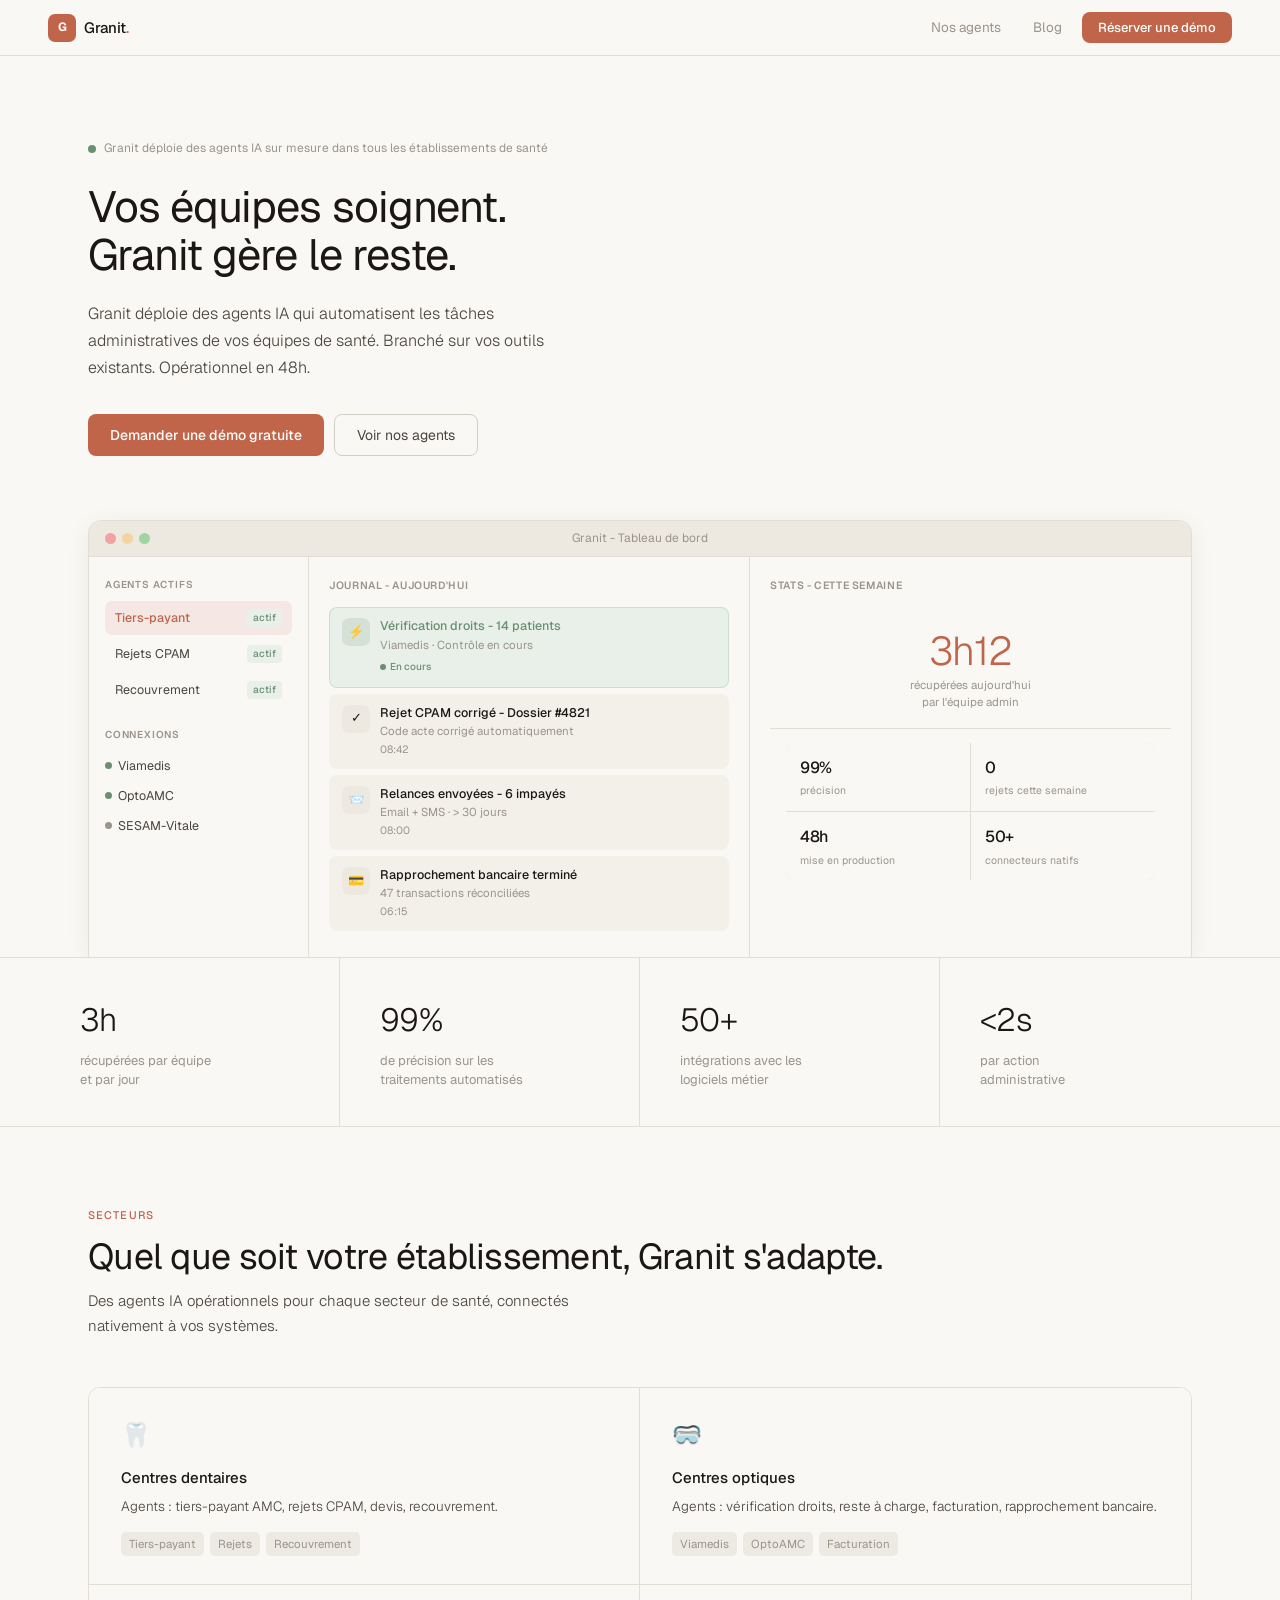
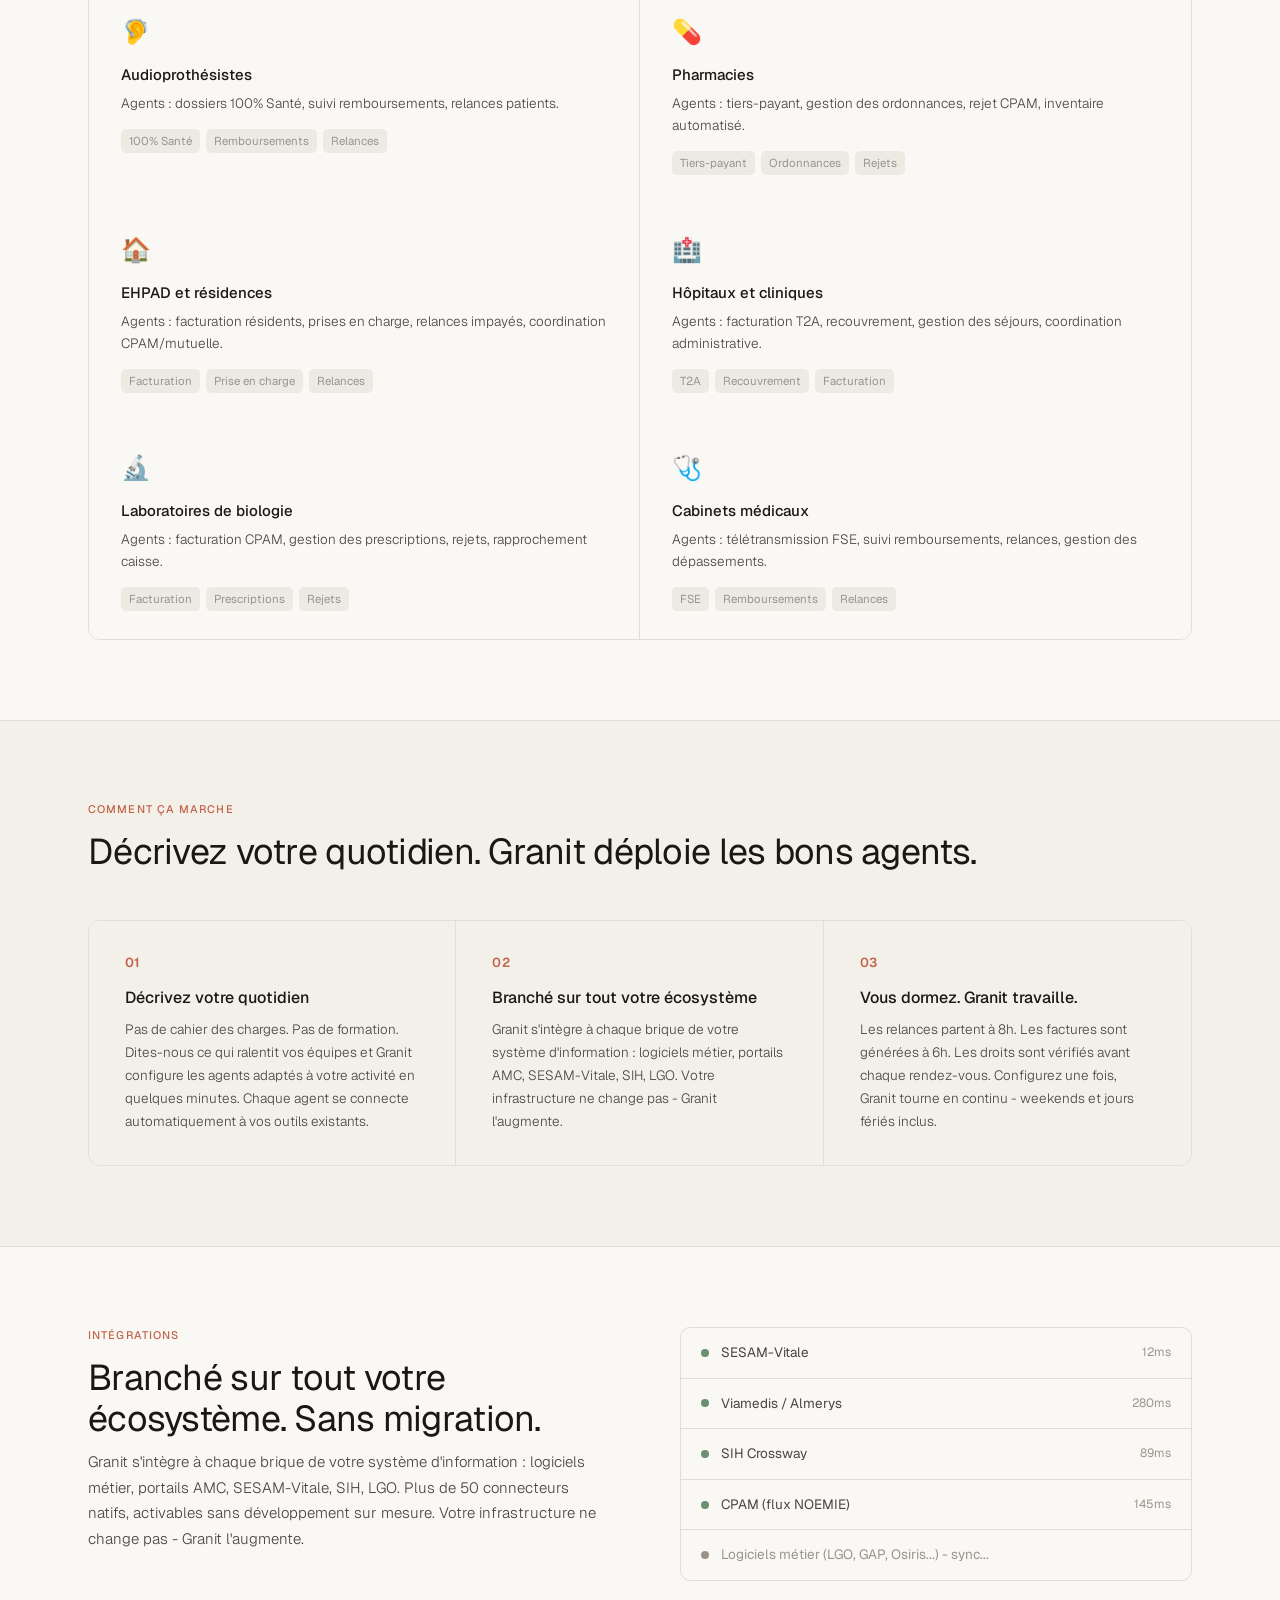
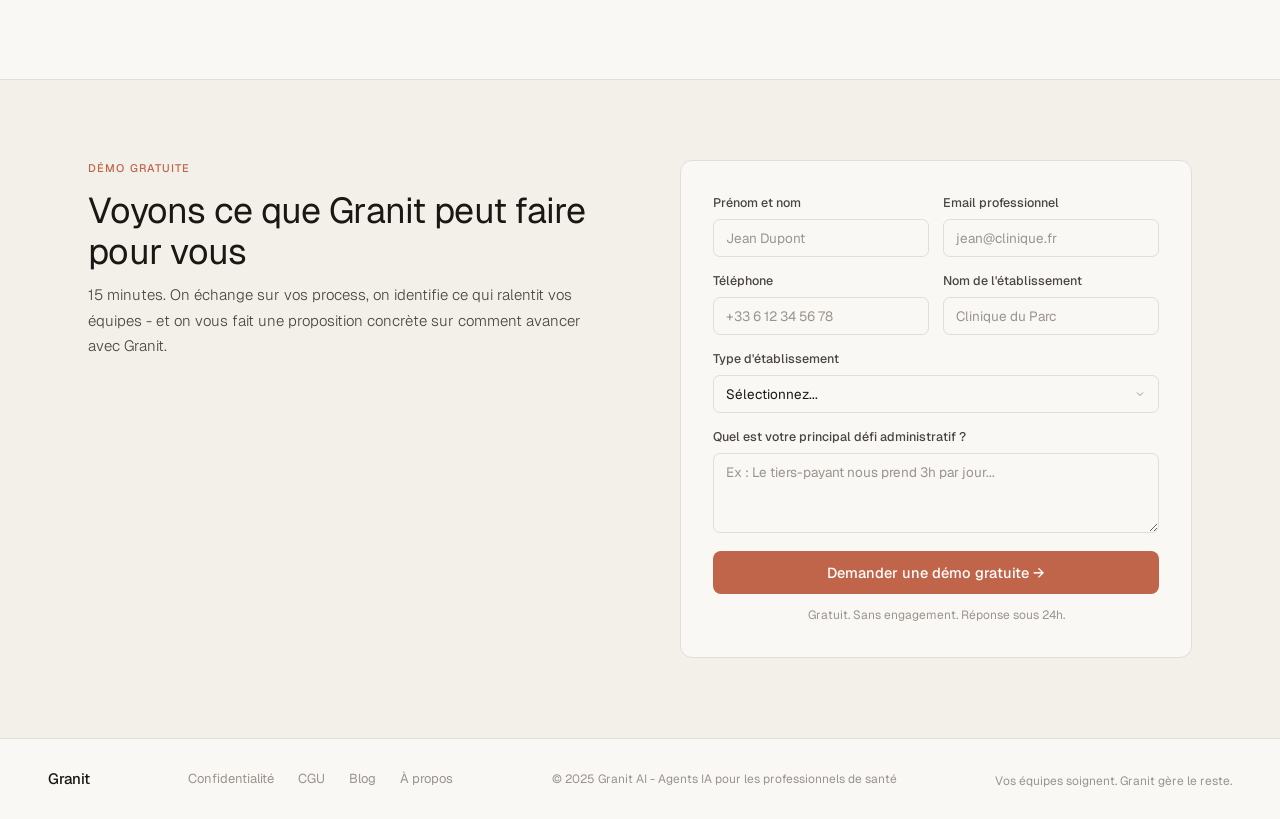
==== commit 329f7d4a: "Add blog section: nav link, blog/index.html listing page, and articles manifest Co-Authored-By: Clau" ====
--- a/index.html
+++ b/index.html
@@ -3,16 +3,17 @@
 <head>
 <meta charset="UTF-8">
 <meta name="viewport" content="width=device-width, initial-scale=1.0">
-<title>Granit — Vos équipes soignent. Granit gère le reste.</title>
+<title>Granit - Vos équipes soignent. Granit gère le reste.</title>
+<link rel="icon" href="data:image/svg+xml,<svg xmlns='http://www.w3.org/2000/svg' viewBox='0 0 32 32'><rect width='32' height='32' rx='6' fill='%23C0654A'/><text x='50%25' y='50%25' dominant-baseline='central' text-anchor='middle' fill='white' font-family='sans-serif' font-weight='700' font-size='20'>G</text></svg>">
 <link rel="stylesheet" href="css/style.css">
 </head>
 <body>
 
 <nav>
-  <div class="nl" onclick="go('home')"><div class="nm">G</div> Granit</div>
+  <div class="nl" onclick="go('home')"><div class="nm">G</div><span>Granit<span style="color:var(--terra)">.</span></span></div>
   <div class="nr">
-    <div class="na" data-page="discover" onclick="go('discover')">Découvrir</div>
-    <button class="nav-signin">Se connecter</button>
+    <div class="na" data-page="discover" onclick="go('discover')">Nos agents</div>
+    <a class="na" href="blog/">Blog</a>
     <button class="nav-cta" onclick="goDemo()">Réserver une démo</button>
   </div>
 </nav>
@@ -26,13 +27,13 @@
     <div class="hero-text">
       <div class="hero-badge">
         <span class="hero-badge-dot"></span>
-        Solution française — déployée en centres de santé
+        Granit déploie des agents IA sur mesure dans tous les établissements de santé
       </div>
       <h1>Vos équipes soignent.<br>Granit gère le reste.</h1>
-      <p class="sub">Granit automatise les tâches administratives qui freinent vos équipes : tiers-payant, rejets, recouvrement. Branché sur vos outils existants. Opérationnel en 48h.</p>
+      <p class="sub">Granit déploie des agents IA qui automatisent les tâches administratives de vos équipes de santé. Branché sur vos outils existants. Opérationnel en 48h.</p>
       <div class="hero-btns">
-        <button class="btn-terra" onclick="goDemo()">Réserver ma démo gratuite</button>
-        <button class="btn-ghost" onclick="go('discover')">Voir ce que Granit automatise</button>
+        <button class="btn-terra" onclick="goDemo()">Demander une démo gratuite</button>
+        <button class="btn-ghost" onclick="go('discover')">Voir nos agents</button>
       </div>
     </div>
   </div>
@@ -46,7 +47,7 @@
           <div class="dot dot-y"></div>
           <div class="dot dot-g"></div>
         </div>
-        <span class="mock-title">Granit — Tableau de bord</span>
+        <span class="mock-title">Granit - Tableau de bord</span>
       </div>
       <div class="mock-body">
 
@@ -86,12 +87,12 @@
 
         <!-- Journal -->
         <div class="mock-col">
-          <div class="mock-col-title">Journal — aujourd'hui</div>
+          <div class="mock-col-title">Journal - aujourd'hui</div>
 
           <div class="log-item running">
             <div class="log-icon">⚡</div>
             <div class="log-body">
-              <div class="log-title">Vérification droits — 14 patients</div>
+              <div class="log-title">Vérification droits - 14 patients</div>
               <div class="log-desc">Viamedis · Contrôle en cours</div>
               <div class="log-running-badge">En cours</div>
             </div>
@@ -100,7 +101,7 @@
           <div class="log-item">
             <div class="log-icon">✓</div>
             <div class="log-body">
-              <div class="log-title">Rejet CPAM corrigé — Dossier #4821</div>
+              <div class="log-title">Rejet CPAM corrigé - Dossier #4821</div>
               <div class="log-desc">Code acte corrigé automatiquement</div>
               <div class="log-time">08:42</div>
             </div>
@@ -109,7 +110,7 @@
           <div class="log-item">
             <div class="log-icon">📨</div>
             <div class="log-body">
-              <div class="log-title">Relances envoyées — 6 impayés</div>
+              <div class="log-title">Relances envoyées - 6 impayés</div>
               <div class="log-desc">Email + SMS · &gt; 30 jours</div>
               <div class="log-time">08:00</div>
             </div>
@@ -127,15 +128,15 @@
 
         <!-- Stats -->
         <div class="mock-col">
-          <div class="mock-col-title">Stats — cette semaine</div>
+          <div class="mock-col-title">Stats - cette semaine</div>
           <div class="mock-stat-main">
             <div class="mock-stat-num">3h12</div>
             <div class="mock-stat-lbl">récupérées aujourd'hui<br>par l'équipe admin</div>
           </div>
           <div class="mock-stat-grid">
             <div class="mock-mini">
-              <div class="mock-mini-num">99.1%</div>
-              <div class="mock-mini-lbl">first-pass rate</div>
+              <div class="mock-mini-num">99%</div>
+              <div class="mock-mini-lbl">précision</div>
             </div>
             <div class="mock-mini">
               <div class="mock-mini-num">0</div>
@@ -162,19 +163,19 @@
   <div class="metrics-inner">
     <div class="metric">
       <div class="metric-val">3h</div>
-      <div class="metric-lbl">récupérées par jour<br>par équipe admin</div>
+      <div class="metric-lbl">récupérées par équipe<br>et par jour</div>
     </div>
     <div class="metric">
-      <div class="metric-val">99.1%</div>
-      <div class="metric-lbl">first-pass rate<br>sur les dossiers traités</div>
+      <div class="metric-val">99%</div>
+      <div class="metric-lbl">de précision sur les<br>traitements automatisés</div>
     </div>
     <div class="metric">
       <div class="metric-val">50+</div>
-      <div class="metric-lbl">connecteurs natifs<br>activables sans migration</div>
+      <div class="metric-lbl">intégrations avec les<br>logiciels métier</div>
     </div>
     <div class="metric">
       <div class="metric-val">&lt;2s</div>
-      <div class="metric-lbl">par vérification<br>de droits en temps réel</div>
+      <div class="metric-lbl">par action<br>administrative</div>
     </div>
   </div>
 </div>
@@ -182,14 +183,14 @@
 <!-- POUR QUI -->
 <section class="pq-section">
   <div class="pq-inner">
-    <div class="eyebrow">Pour qui</div>
-    <h2 class="section-title">Granit s'adapte à votre métier</h2>
-    <p class="section-sub">Des agents IA opérationnels pour chaque spécialité de santé, connectés nativement à vos systèmes.</p>
+    <div class="eyebrow">Secteurs</div>
+    <h2 class="section-title">Quel que soit votre établissement, Granit s'adapte.</h2>
+    <p class="section-sub">Des agents IA opérationnels pour chaque secteur de santé, connectés nativement à vos systèmes.</p>
     <div class="pq-grid">
       <div class="pq-card">
         <div class="pq-icon">🦷</div>
         <h3>Centres dentaires</h3>
-        <p>Tiers-payant AMC, rejets CPAM, recouvrement automatisé.</p>
+        <p>Agents : tiers-payant AMC, rejets CPAM, devis, recouvrement.</p>
         <div class="pq-tags">
           <span class="pq-tag">Tiers-payant</span>
           <span class="pq-tag">Rejets</span>
@@ -197,31 +198,72 @@
         </div>
       </div>
       <div class="pq-card">
-        <div class="pq-icon">👓</div>
+        <div class="pq-icon">🥽</div>
         <h3>Centres optiques</h3>
-        <p>Vérification droits Viamedis et OptoAMC, devis, remboursements.</p>
+        <p>Agents : vérification droits, reste à charge, facturation, rapprochement bancaire.</p>
         <div class="pq-tags">
           <span class="pq-tag">Viamedis</span>
           <span class="pq-tag">OptoAMC</span>
-          <span class="pq-tag">Devis</span>
-        </div>
-      </div>
-      <div class="pq-card">
-        <div class="pq-icon">👂</div>
+          <span class="pq-tag">Facturation</span>
+        </div>
+      </div>
+      <div class="pq-card">
+        <div class="pq-icon">🦻</div>
         <h3>Audioprothésistes</h3>
-        <p>Dossiers 100% Santé, suivi remboursements, rapprochement bancaire.</p>
+        <p>Agents : dossiers 100% Santé, suivi remboursements, relances patients.</p>
         <div class="pq-tags">
           <span class="pq-tag">100% Santé</span>
           <span class="pq-tag">Remboursements</span>
-        </div>
-      </div>
-      <div class="pq-card">
-        <div class="pq-icon">🏥</div>
-        <h3>EHPAD et cliniques</h3>
-        <p>Facturation, prise en charge, relances automatisées.</p>
+          <span class="pq-tag">Relances</span>
+        </div>
+      </div>
+      <div class="pq-card">
+        <div class="pq-icon">💊</div>
+        <h3>Pharmacies</h3>
+        <p>Agents : tiers-payant, gestion des ordonnances, rejet CPAM, inventaire automatisé.</p>
+        <div class="pq-tags">
+          <span class="pq-tag">Tiers-payant</span>
+          <span class="pq-tag">Ordonnances</span>
+          <span class="pq-tag">Rejets</span>
+        </div>
+      </div>
+      <div class="pq-card">
+        <div class="pq-icon">🏠</div>
+        <h3>EHPAD et résidences</h3>
+        <p>Agents : facturation résidents, prises en charge, relances impayés, coordination CPAM/mutuelle.</p>
         <div class="pq-tags">
           <span class="pq-tag">Facturation</span>
           <span class="pq-tag">Prise en charge</span>
+          <span class="pq-tag">Relances</span>
+        </div>
+      </div>
+      <div class="pq-card">
+        <div class="pq-icon">🏥</div>
+        <h3>Hôpitaux et cliniques</h3>
+        <p>Agents : facturation T2A, recouvrement, gestion des séjours, coordination administrative.</p>
+        <div class="pq-tags">
+          <span class="pq-tag">T2A</span>
+          <span class="pq-tag">Recouvrement</span>
+          <span class="pq-tag">Facturation</span>
+        </div>
+      </div>
+      <div class="pq-card">
+        <div class="pq-icon">🔬</div>
+        <h3>Laboratoires de biologie</h3>
+        <p>Agents : facturation CPAM, gestion des prescriptions, rejets, rapprochement caisse.</p>
+        <div class="pq-tags">
+          <span class="pq-tag">Facturation</span>
+          <span class="pq-tag">Prescriptions</span>
+          <span class="pq-tag">Rejets</span>
+        </div>
+      </div>
+      <div class="pq-card">
+        <div class="pq-icon">🩺</div>
+        <h3>Cabinets médicaux</h3>
+        <p>Agents : télétransmission FSE, suivi remboursements, relances, gestion des dépassements.</p>
+        <div class="pq-tags">
+          <span class="pq-tag">FSE</span>
+          <span class="pq-tag">Remboursements</span>
           <span class="pq-tag">Relances</span>
         </div>
       </div>
@@ -233,22 +275,22 @@
 <section class="how-section">
   <div class="how-inner">
     <div class="eyebrow">Comment ça marche</div>
-    <h2 class="section-title">Opérationnel en 48h, sans migration</h2>
+    <h2 class="section-title">Décrivez votre quotidien. Granit déploie les bons agents.</h2>
     <div class="how-grid">
       <div class="how-step">
         <div class="how-num">01</div>
         <h3>Décrivez votre quotidien</h3>
-        <p>Dites-nous ce qui ralentit vos équipes. Pas de cahier des charges, pas de formation. Granit identifie les flux à automatiser en quelques minutes.</p>
+        <p>Pas de cahier des charges. Pas de formation. Dites-nous ce qui ralentit vos équipes et Granit configure les agents adaptés à votre activité en quelques minutes. Chaque agent se connecte automatiquement à vos outils existants.</p>
       </div>
       <div class="how-step">
         <div class="how-num">02</div>
-        <h3>Granit se connecte à vos outils</h3>
-        <p>Viamedis, OptoAMC, SESAM-Vitale, votre logiciel de gestion. Pas de changement d'infrastructure. On branche, on configure, on lance.</p>
+        <h3>Branché sur tout votre écosystème</h3>
+        <p>Granit s'intègre à chaque brique de votre système d'information : logiciels métier, portails AMC, SESAM-Vitale, SIH, LGO. Votre infrastructure ne change pas - Granit l'augmente.</p>
       </div>
       <div class="how-step">
         <div class="how-num">03</div>
-        <h3>Vos agents tournent en continu</h3>
-        <p>Les relances partent à 8h. Les rejets sont corrigés à 6h. Weekends et jours fériés inclus. Chaque action s'appuie sur des données en temps réel.</p>
+        <h3>Vous dormez. Granit travaille.</h3>
+        <p>Les relances partent à 8h. Les factures sont générées à 6h. Les droits sont vérifiés avant chaque rendez-vous. Configurez une fois, Granit tourne en continu - weekends et jours fériés inclus.</p>
       </div>
     </div>
   </div>
@@ -259,8 +301,8 @@
   <div class="integ-inner">
     <div>
       <div class="eyebrow">Intégrations</div>
-      <h2 class="section-title">50+ connecteurs natifs.<br>Zéro migration.</h2>
-      <p class="section-sub">Granit se connecte à ce que vous utilisez déjà. Si le portail n'expose pas d'API, Granit bascule en navigation autonome et extrait les données comme le ferait votre meilleure secrétaire.</p>
+      <h2 class="section-title">Branché sur tout votre écosystème. Sans migration.</h2>
+      <p class="section-sub">Granit s'intègre à chaque brique de votre système d'information : logiciels métier, portails AMC, SESAM-Vitale, SIH, LGO. Plus de 50 connecteurs natifs, activables sans développement sur mesure. Votre infrastructure ne change pas - Granit l'augmente.</p>
     </div>
     <div class="integ-list">
       <div class="integ-row">
@@ -270,13 +312,8 @@
       </div>
       <div class="integ-row">
         <span class="integ-dot ok"></span>
-        <span class="integ-name">Viamedis</span>
+        <span class="integ-name">Viamedis / Almerys</span>
         <span class="integ-time">280ms</span>
-      </div>
-      <div class="integ-row">
-        <span class="integ-dot ok"></span>
-        <span class="integ-name">OptoAMC</span>
-        <span class="integ-time">340ms</span>
       </div>
       <div class="integ-row">
         <span class="integ-dot ok"></span>
@@ -284,8 +321,13 @@
         <span class="integ-time">89ms</span>
       </div>
       <div class="integ-row">
+        <span class="integ-dot ok"></span>
+        <span class="integ-name">CPAM (flux NOEMIE)</span>
+        <span class="integ-time">145ms</span>
+      </div>
+      <div class="integ-row">
         <span class="integ-dot sync"></span>
-        <span class="integ-name" style="color:var(--text-muted)">LGO Optique — synchronisation...</span>
+        <span class="integ-name" style="color:var(--text-muted)">Logiciels métier (LGO, GAP, Osiris...) - sync...</span>
       </div>
     </div>
   </div>
@@ -297,7 +339,7 @@
     <div>
       <div class="eyebrow">Démo gratuite</div>
       <h2 class="section-title">Voyons ce que Granit peut faire pour vous</h2>
-      <p class="section-sub">15 minutes. Pas de slides. On vous montre Granit en action sur vos vrais flux, connecté en direct à vos systèmes, et vous repartez avec un plan d'automatisation concret.</p>
+      <p class="section-sub">15 minutes. On échange sur vos process, on identifie ce qui ralentit vos équipes - et on vous fait une proposition concrète sur comment avancer avec Granit.</p>
     </div>
     <div class="demo-form-card">
       <form id="demoForm" onsubmit="submitDemo(event)">
@@ -307,7 +349,7 @@
             <input type="text" name="name" required placeholder="Jean Dupont">
           </div>
           <div class="form-group">
-            <label>Email</label>
+            <label>Email professionnel</label>
             <input type="email" name="email" required placeholder="jean@clinique.fr">
           </div>
         </div>
@@ -317,32 +359,31 @@
             <input type="tel" name="phone" placeholder="+33 6 12 34 56 78">
           </div>
           <div class="form-group">
-            <label>Nom de la structure</label>
+            <label>Nom de l'établissement</label>
             <input type="text" name="org" placeholder="Clinique du Parc">
           </div>
         </div>
         <div class="form-group">
-          <label>Type de structure</label>
+          <label>Type d'établissement</label>
           <select name="type" required>
             <option value="" disabled selected>Sélectionnez...</option>
             <option>Centre dentaire</option>
             <option>Centre optique</option>
             <option>Audioprothésiste</option>
-            <option>Hôpital / Clinique</option>
+            <option>Pharmacie</option>
             <option>EHPAD</option>
-            <option>Pharmacie</option>
-            <option>Laboratoire pharmaceutique</option>
-            <option>Laboratoire de biologie</option>
-            <option>Orthodontie / Orthopédie</option>
+            <option>Hôpital - Clinique</option>
+            <option>Laboratoire</option>
+            <option>Orthodontie</option>
             <option>Autre</option>
           </select>
         </div>
         <div class="form-group">
-          <label>Quels systèmes utilisez-vous aujourd'hui ?</label>
-          <textarea name="challenge" placeholder="Ex : Viamedis, OptoAMC, SESAM-Vitale, logiciel de caisse..."></textarea>
+          <label>Quel est votre principal défi administratif ?</label>
+          <textarea name="challenge" placeholder="Ex : Le tiers-payant nous prend 3h par jour..."></textarea>
         </div>
         <button type="submit" class="form-submit">Demander une démo gratuite →</button>
-        <div class="form-note">15 minutes. Sans engagement. Réponse sous 24h.</div>
+        <div class="form-note">Gratuit. Sans engagement. Réponse sous 24h.</div>
       </form>
       <div class="form-success" id="formSuccess">
         <div class="check">✓</div>
@@ -358,8 +399,8 @@
 <!-- ═══ DISCOVER ═══ -->
 <div class="page" id="page-discover">
   <div class="disc-hero">
-    <h1>Ce que Granit automatise <em>aujourd'hui</em></h1>
-    <p>Des dizaines d'agents IA déjà opérationnels dans les centres dentaires, optiques, hôpitaux, EHPAD et pharmacies. Chacun connecté en natif à vos systèmes. Trouvez le vôtre.</p>
+    <h1>Ce que Granit automatise aujourd'hui</h1>
+    <p>Des dizaines d'agents IA opérationnels dans les centres dentaires, optiques, EHPAD, pharmacies et hôpitaux. Chacun connecté en natif à vos systèmes. Trouvez le vôtre.</p>
   </div>
   <div class="disc-layout">
     <div class="disc-sidebar" id="discSidebar"></div>
@@ -376,10 +417,11 @@
   <div class="footer-links">
     <a href="#">Confidentialité</a>
     <a href="#">CGU</a>
-    <a href="#">Blog</a>
+    <a href="blog/">Blog</a>
     <a href="#">À propos</a>
   </div>
-  <div class="footer-copy">© 2025 Granit AI</div>
+  <div class="footer-copy">© 2025 Granit AI - Agents IA pour les professionnels de santé</div>
+  <div class="footer-copy" style="margin-top:4px">Vos équipes soignent. Granit gère le reste.</div>
 </footer>
 
 <script src="js/data.js"></script>
